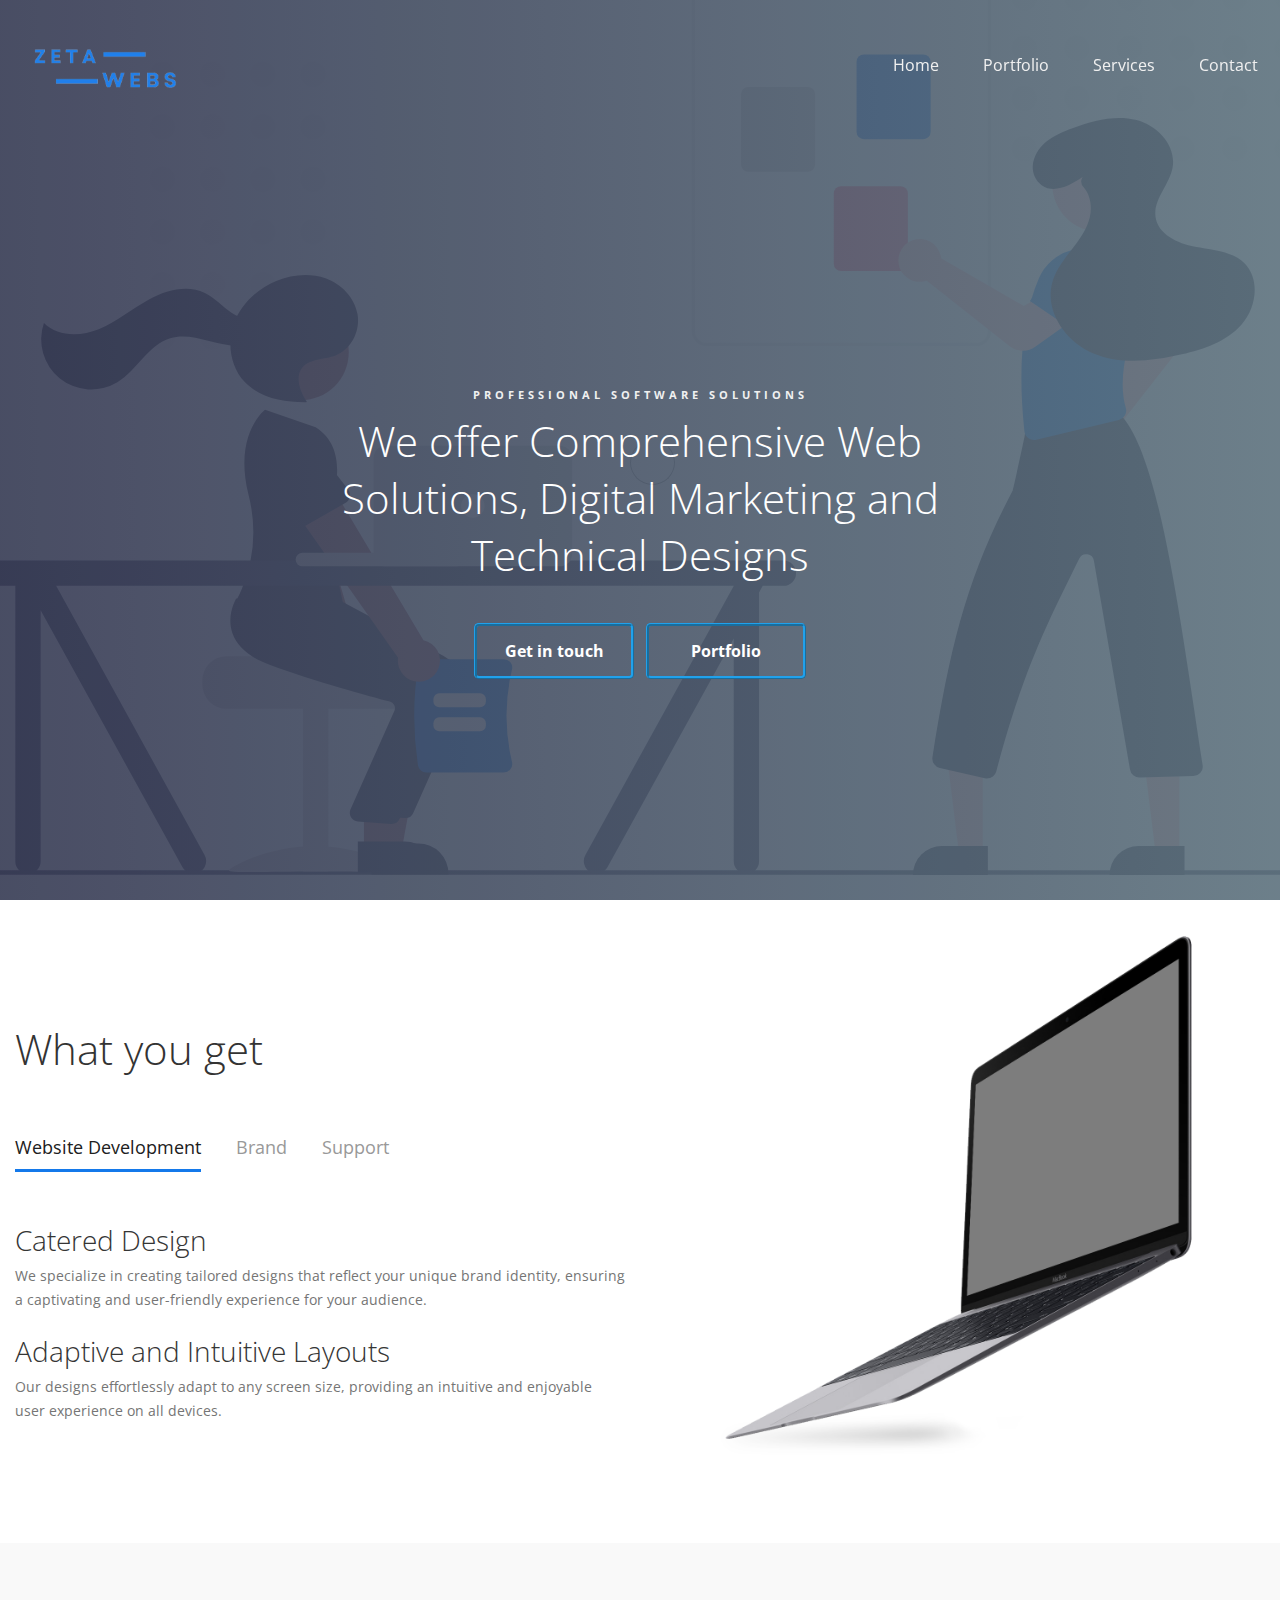
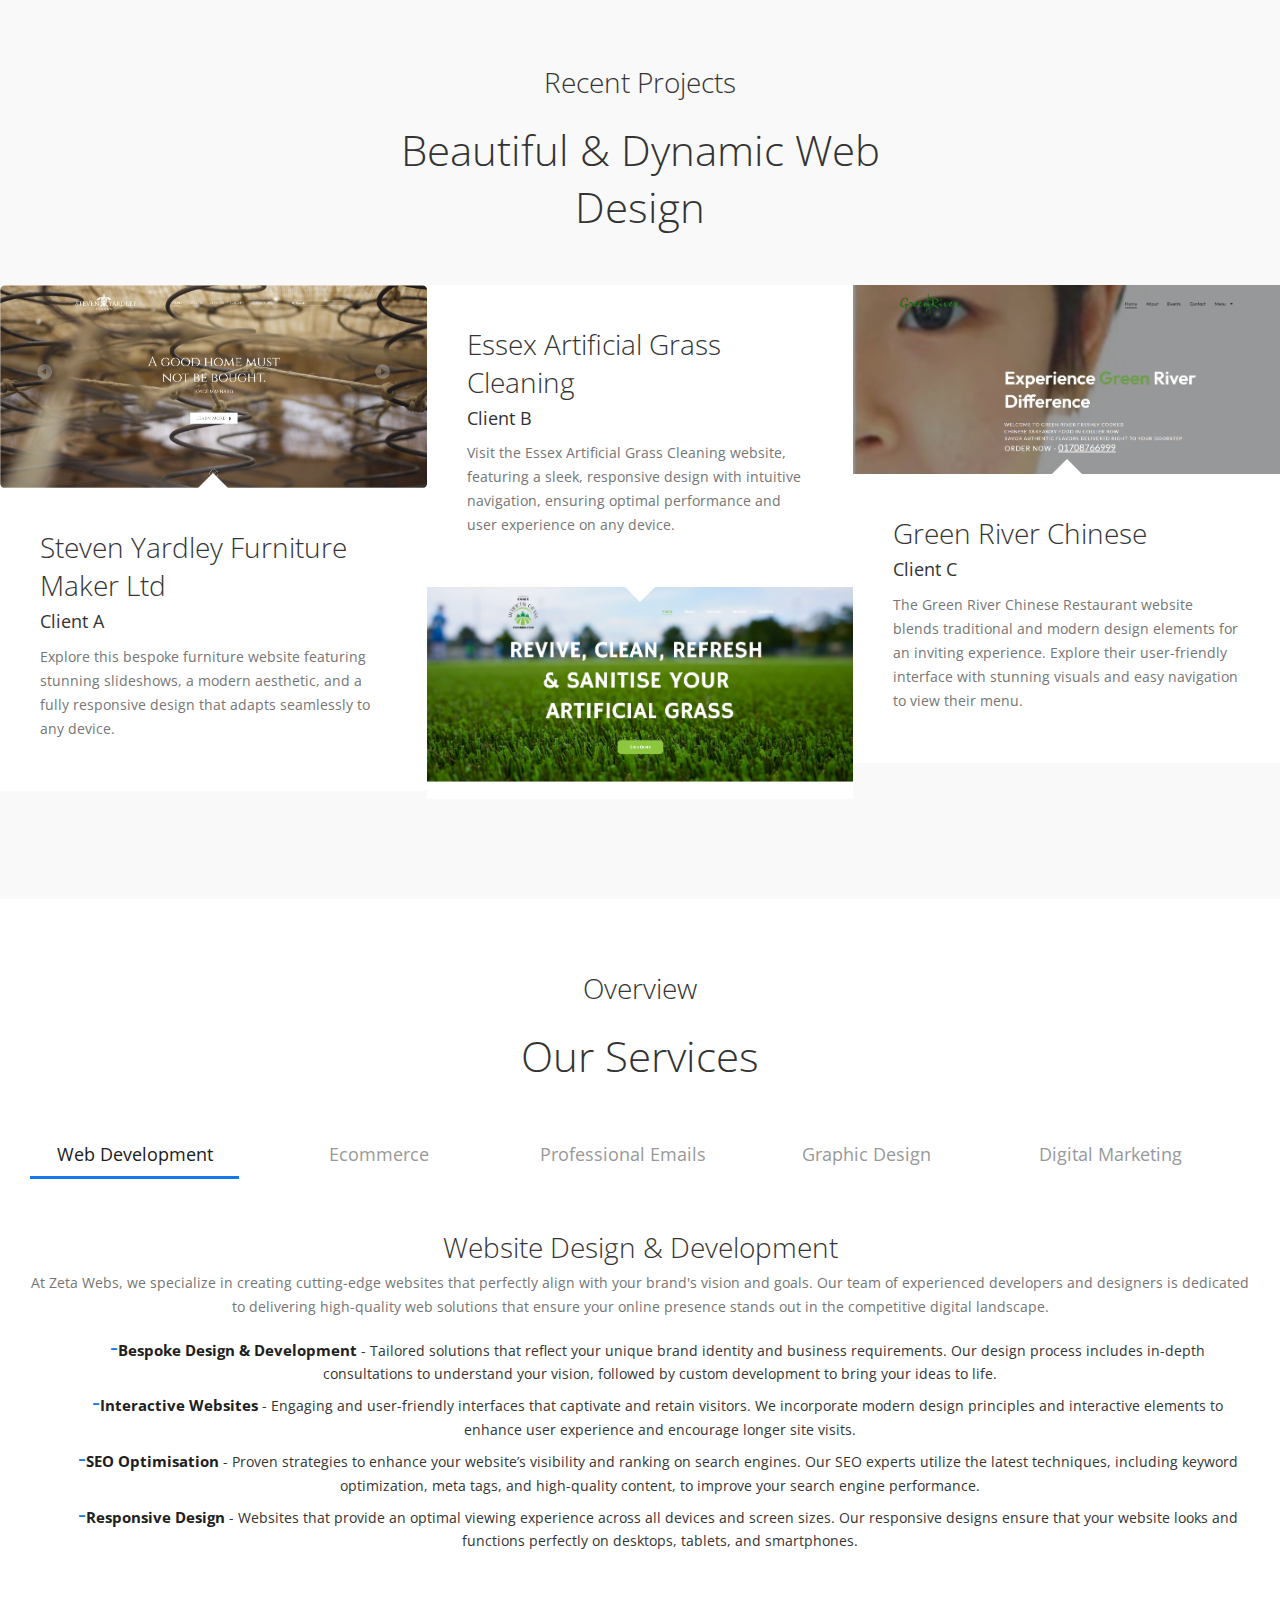
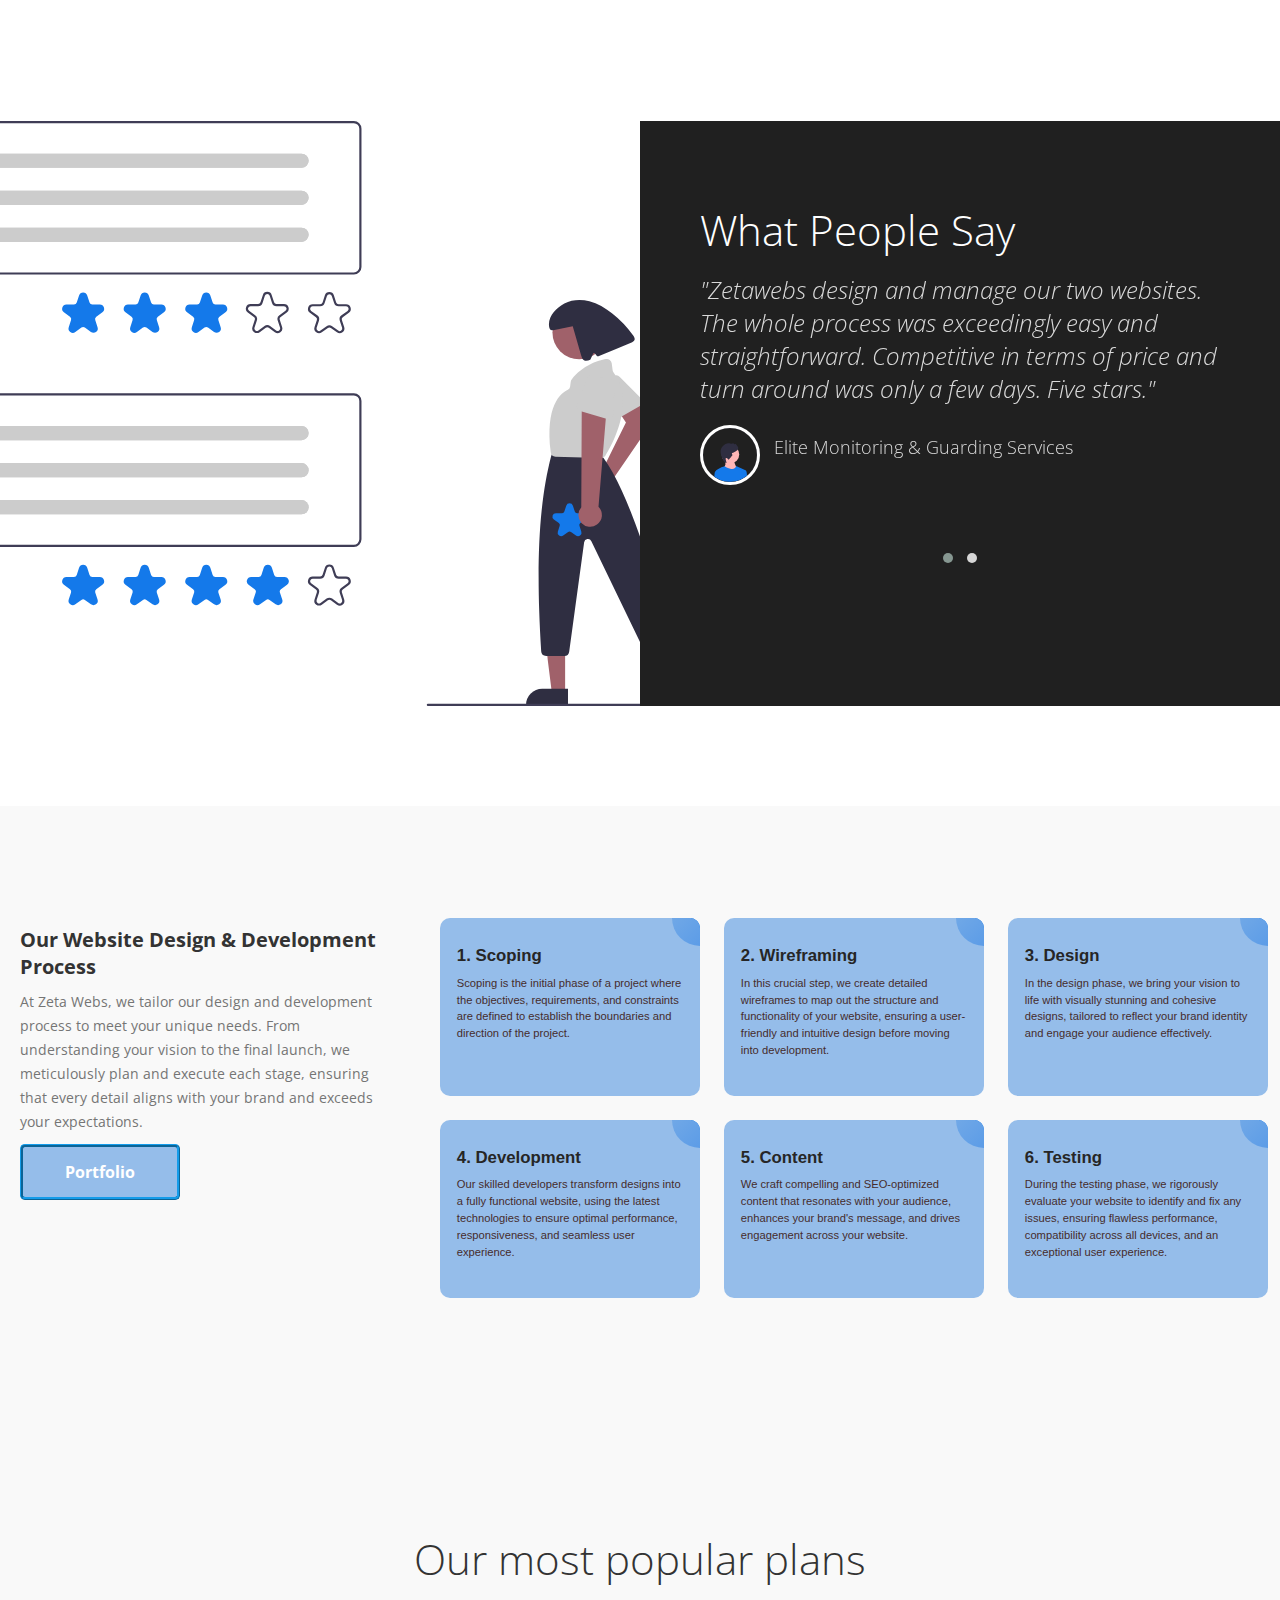
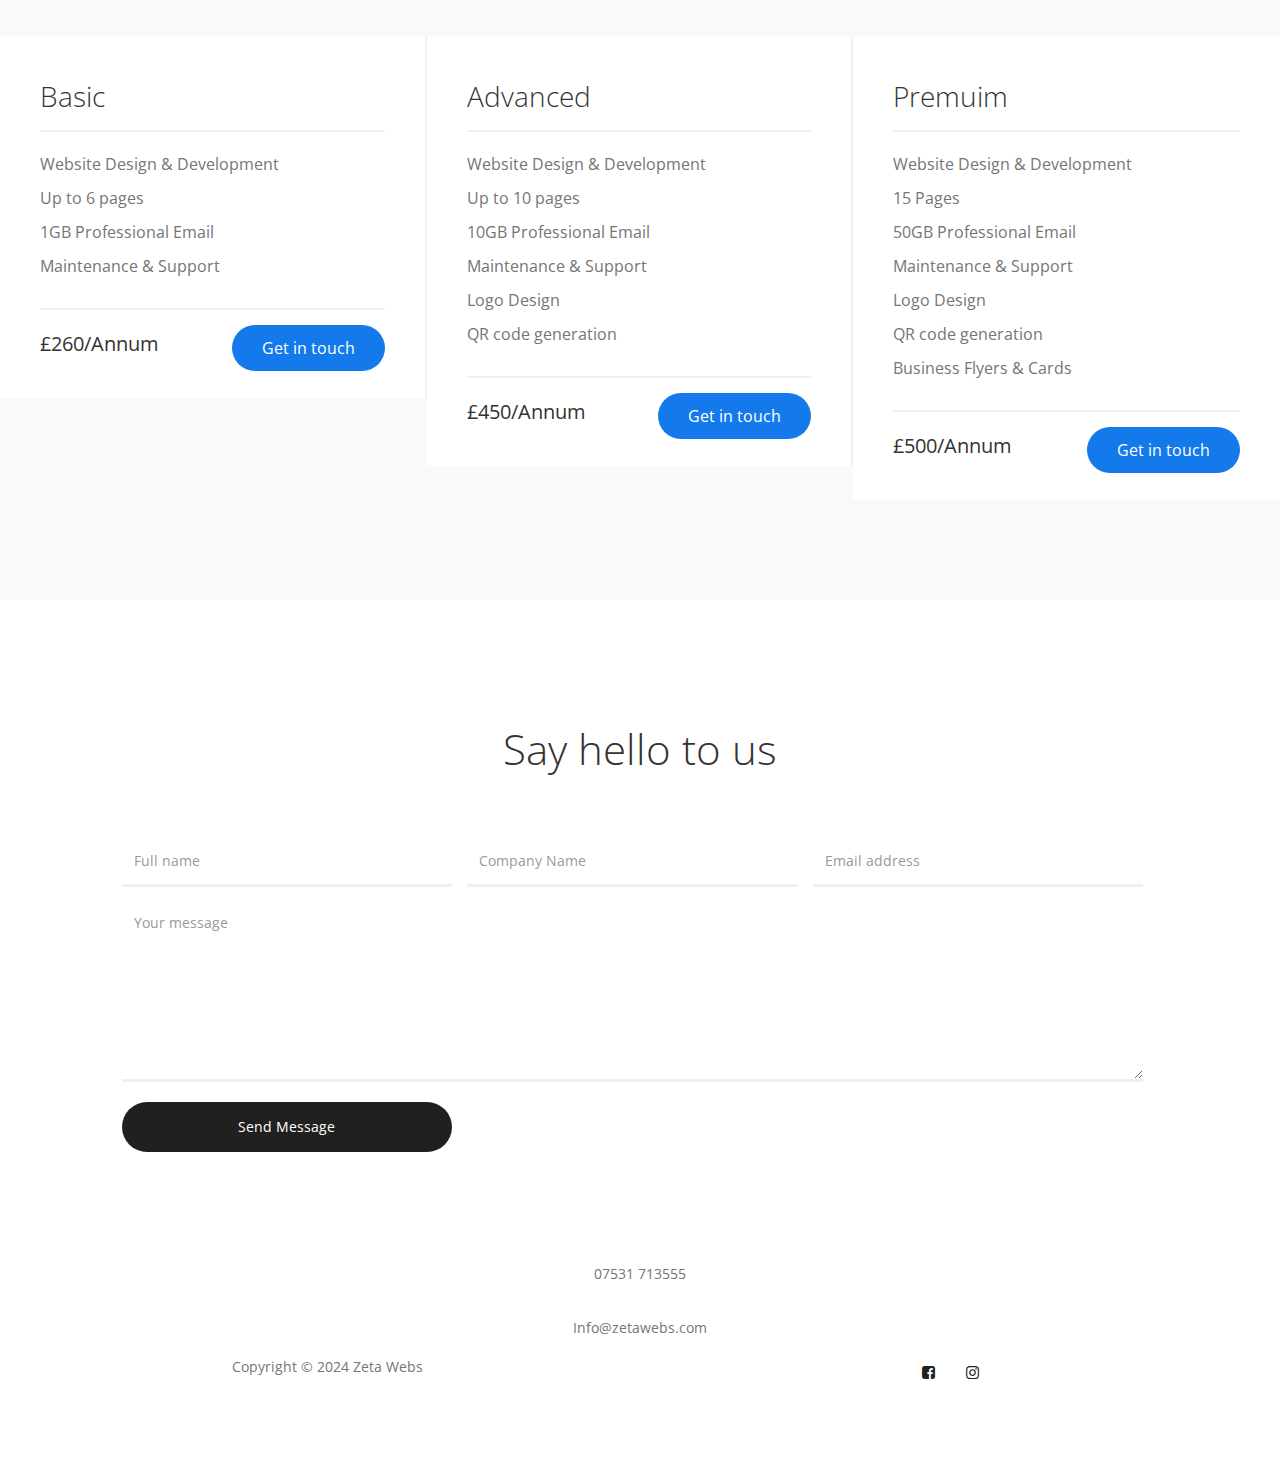
==== index.html @ ac4428d6 "first commit" ====
<!DOCTYPE html>
<html lang="en">
<head>

	<title>Zeta Webs</title>
     <meta charset="UTF-8">
     <meta http-equiv="X-UA-Compatible" content="IE=Edge">
     <meta name="description" content="">
     <meta name="keywords" content="">
     <meta name="team" content="">
     <meta name="viewport" content="width=device-width, initial-scale=1, maximum-scale=1">

     <link rel="stylesheet" href="css/bootstrap.min.css">
     <link rel="stylesheet" href="css/owl.carousel.css">
     <link rel="stylesheet" href="css/owl.theme.default.min.css">
     <link rel="stylesheet" href="css/font-awesome.min.css">

     <!-- MAIN CSS -->
     <link rel="stylesheet" href="css/tooplate-style.css">

</head>
<body>

     <!-- PRE LOADER -->
     <section class="preloader">
          <div class="spinner">

               <span class="spinner-rotate"></span>
               
          </div>
     </section>


     <!-- MENU -->
     <section class="navbar custom-navbar navbar-fixed-top" role="navigation">
          <div class="container">

               <div class="navbar-header">
                    <button class="navbar-toggle" data-toggle="collapse" data-target=".navbar-collapse">
                         <span class="icon icon-bar"></span>
                         <span class="icon icon-bar"></span>
                         <span class="icon icon-bar"></span>
                    </button>

                    <!--Insert Logo img instead-->
                    <!-- lOGO TEXT HERE -->
                    <img href="index.html" class="navbar-brand" src="images/ZetaLogoNBblue.png" alt=""></img>
               </div>

               <!-- MENU LINKS -->
               <div class="collapse navbar-collapse">
                    
                    <ul class="nav navbar-nav navbar-right">
                        <li><a href="index.html" class="smoothScroll">Home</a></li>
                        <li><a href="portfolio.html" class="smoothScroll">Portfolio</a></li>
                        <li><a href="services.html" class="smoothScroll">Services</a></li>
                        <li><a href="contact.html" class="smoothScroll">Contact</a></li>
                    </ul>
               </div>

          </div>
     </section>  
        


     <!-- FEATURE -->
     <section id="home" data-stellar-background-ratio="0.5">
          <div class="overlay"></div>
          <div class="container">
               <div class="row">

                    <div class="col-md-offset-3 col-md-6 col-sm-12">
                         <div class="home-info">
                              <h3>Professional Software Solutions</h3>
                              <h1>We offer Comprehensive Web Solutions, Digital Marketing and Technical Designs</h1>
                              <button class="portfolio-button" href="contact.html">Get in touch</button>
                              &nbsp;
                              <button class="portfolio-button" href="portfolio.html">Portfolio</button>
                         </div>
                    </div>

               </div>
          </div>
     </section>


     <!-- FEATURE -->
     <section id="feature" data-stellar-background-ratio="0.5">
          <div class="container">
               <div class="row">

                    <div class="col-md-12 col-sm-12">
                         <div class="section-title">
                              <h1>What you get</h1>
                         </div>
                    </div>

                    <div class="col-md-6 col-sm-6">
                         <ul class="nav nav-tabs" role="tablist">
                              <li class="active"><a href="#tab01" aria-controls="tab01" role="tab" data-toggle="tab">Website Development</a></li>

                              <li><a href="#tab02" aria-controls="tab02" role="tab" data-toggle="tab">Brand</a></li>

                              <li><a href="#tab03" aria-controls="tab03" role="tab" data-toggle="tab">Support</a></li>
                         </ul>

                         <!--Responsive-->
                         <div class="tab-content">
                              <div class="tab-pane active" id="tab01" role="tabpanel">
                                   <div class="tab-pane-item">
                                        <h2>Catered Design</h2>
                                        <p>We specialize in creating tailored designs that reflect your unique brand identity, ensuring a captivating and user-friendly experience for your audience.</p>
                                   </div>
                                   <div class="tab-pane-item">
                                        <h2>Adaptive and Intuitive Layouts</h2>
                                        <p>Our designs effortlessly adapt to any screen size, providing an intuitive and enjoyable user experience on all devices.</p>
                                   </div>
                              </div>

                              <!--Brand-->
                              <div class="tab-pane" id="tab02" role="tabpanel">
                                   <div class="tab-pane-item">
                                        <h2>Multi-Device Optimisation</h2>
                                        <p>Enjoy flawless performance and stunning visuals on any device, ensuring your website delivers an exceptional user experience across smartphones, tablets, and desktops.</p>
                                   </div>
                                   <div class="tab-pane-item">
                                        <h2>User Friendly</h2>
                                        <p>Discover an intuitive interface crafted for easy navigation, helping visitors find what they need quickly and enjoy a smooth browsing experience.</p>
                                   </div>
                                   <div class="tab-pane-item">
                                        <h2>Modern Software Integration</h2>
                                        <p>Stay ahead of the curve with our commitment to integrating the latest software advancements, ensuring your website is built with the most innovative technologies available.</p>
                                   </div>
                              </div>

                              <!--Support-->
                              <div class="tab-pane" id="tab03" role="tabpanel">
                                   <div class="tab-pane-item">
                                        <h2>Quick Support</h2>
                                        <p>Experience swift and reliable support from our team, ensuring your questions are promptly addressed, and your website runs seamlessly at all times.</p>
                                   </div>
                                   <div class="tab-pane-item">
                                        <h2>Efficient Customer Care</h2>
                                        <p>Our efficient customer care team is dedicated to providing prompt and effective solutions, guarunteeing your website operates smoothly and your concerns are quickly resolved.</p>
                                   </div>
                              </div>
                         </div>

                    </div>

                    <div class="col-md-6 col-sm-6">
                         <div class="feature-image">
                              <img src="images/feature-mockup.png" class="img-responsive" alt="Thin Laptop">                             
                         </div>
                    </div>

               </div>
          </div>
     </section>


     <!-- ABOUT -->
     <section id="about" data-stellar-background-ratio="0.5">
          <div class="container">
               <div class="row">

                    <div class="col-md-offset-3 col-md-6 col-sm-12">
                         <div class="section-title">
                              <h2>Recent Projects</h2>
                              <h1>Beautiful & Dynamic Web Design</h1>
                         </div>
                    </div>

                    <div class="col-md-4 col-sm-4">
                         <div class="team-thumb">
                              <a href="https://www.syfm.co.uk/"><img src="images/SYFM.jpg" class="img-responsive" alt="Andrew Orange"></a>
                              <div class="team-info team-thumb-up">
                                   <h2>Steven Yardley Furniture Maker Ltd</h2>
                                   <small>Client A</small>
                                   <p>Explore this bespoke furniture website featuring stunning slideshows, a modern aesthetic, and a fully responsive design that adapts seamlessly to any device.</p>
                              </div>
                         </div>
                    </div>

                    <div class="col-md-4 col-sm-4">
                         <div class="team-thumb">
                              <div class="team-info team-thumb-down">
                                   <h2>Essex Artificial Grass Cleaning</h2>
                                   <small>Client B</small>
                                   <p>Visit the Essex Artificial Grass Cleaning website, featuring a sleek, responsive design with intuitive navigation, ensuring optimal performance and user experience on any device.</p>
                              </div>
                              <a href="https://www.essexartificialgrasscleaning.com/"><img src="images/EAGC.png" class="img-responsive" alt="Catherine Soft"></a>
                         </div>
                    </div>

                    <div class="col-md-4 col-sm-4">
                         <div class="team-thumb">
                              <a href=""><img src="images/GRC.png" class="img-responsive" alt="Jack Wilson"></a>
                              <div class="team-info team-thumb-up">
                                   <h2>Green River Chinese</h2>
                                   <small>Client C</small>
                                   <p>The Green River Chinese Restaurant website blends traditional and modern design elements for an inviting experience. Explore their user-friendly interface with stunning visuals and easy navigation to view their menu.</p>
                              </div>
                         </div>
                    </div>
                    
               </div>
          </div>
     </section>

     <!--services feature-->
     <section id="feature-2" data-stellar-background-ratio="0.5">
          <div class="container">
               <div class="row-2">

                    <div class="col-md-12-1 col-sm-12">
                         <div class="section-title">
                              <h2>Overview</h2>
                              <h1>Our Services</h1>
                         </div>
                    </div>

                    <div class="col-md-6-1 col-sm-6">
                         <ul class="nav nav-tabs" role="tablist">
                              <li class="active"><a href="#tab04" aria-controls="tab04" role="tab" data-toggle="tab">Web Development</a></li>

                              <li><a href="#tab05" aria-controls="tab05" role="tab" data-toggle="tab">Ecommerce</a></li>

                              <li><a href="#tab06" aria-controls="tab06" role="tab" data-toggle="tab">Professional Emails</a></li>
                              
                              <li><a href="#tab07" aria-controls="tab07" role="tab" data-toggle="tab">Graphic Design</a></li>

                              <li><a href="#tab08" aria-controls="tab08" role="tab" data-toggle="tab">Digital Marketing</a></li>
                         </ul>

                         <!--Responsive-->
                         <div class="tab-content">
                              <div class="tab-pane active" id="tab04" role="tabpanel">
                                   <div class="tab-pane-item">
                                        <h2>Website Design & Development</h2>
                                        <p>
                                             At Zeta Webs, we specialize in creating cutting-edge websites that perfectly align with your 
                                             brand's vision and goals. Our team of experienced developers and designers is dedicated to 
                                             delivering high-quality web solutions that ensure your online presence stands out in the 
                                             competitive digital landscape.
                                        </p>
                                        <ul class="dashed">
                                             <li><a class="dashed-title">Bespoke Design & Development</a> - Tailored solutions that reflect your unique brand identity and business requirements. Our design process includes in-depth consultations to understand your vision, followed by custom development to bring your ideas to life.</li>
                                             <li><a class="dashed-title">Interactive Websites</a> - Engaging and user-friendly interfaces that captivate and retain visitors. We incorporate modern design principles and interactive elements to enhance user experience and encourage longer site visits.</li>
                                             <li><a class="dashed-title">SEO Optimisation</a> - Proven strategies to enhance your website’s visibility and ranking on search engines. Our SEO experts utilize the latest techniques, including keyword optimization, meta tags, and high-quality content, to improve your search engine performance.</li>
                                             <li><a class="dashed-title">Responsive Design</a> - Websites that provide an optimal viewing experience across all devices and screen sizes. Our responsive designs ensure that your website looks and functions perfectly on desktops, tablets, and smartphones.</li>
                                        </ul>
                                   </div>
                              </div>

                              <!--Brand-->
                              <div class="tab-pane" id="tab05" role="tabpanel">
                                   <div class="tab-pane-item">
                                        <h2>Ecommerce WordPress Sites</h2>
                                        <p>
                                             At Zeta Webs, we specialize in developing robust WordPress ecommerce sites that combine the flexibility of WordPress with powerful ecommerce functionalities. Our expert team leverages the best tools and practices to create a seamless and effective online shopping experience. Whether you are starting a new online store or enhancing an existing one, we provide customized solutions to meet your business needs.
                                        </p>
                                        <ul class="dashed">
                                             <li><a class="dashed-title">Custom WooCommerce Development</a> - Tailored ecommerce solutions using WooCommerce, the leading WordPress ecommerce plugin. We design and develop custom themes and extensions to fit your unique business requirements.</li>
                                             <li><a class="dashed-title">User-Friendly Interface</a> - Our designs focus on user experience, making it simple for customers to browse, select, and purchase products.</li>
                                             <li><a class="dashed-title">Secure Payment Integration</a> - Integration with secure and trusted payment gateways for safe and reliable transactions. We support multiple payment methods and ensure compliance with industry standards to protect customer data.</li>
                                             <li><a class="dashed-title">Inventory and Order Management</a> - Our solutions include real-time inventory tracking, automated order processing, and easy management of stock levels and shipments.</li>
                                        </ul>
                                   </div>
                              </div>

                              <!--Support-->
                              <div class="tab-pane" id="tab06" role="tabpanel">
                                   <div class="tab-pane-item">
                                        <h2>Professional Emails</h2>
                                        <p>
                                             At Zeta Webs, we offer professional email solutions designed to enhance your business communication and productivity. Our email services provide reliable, secure, and user-friendly platforms that ensure you can manage your emails efficiently and stay connected with your clients and team. Choose from our two comprehensive plans to find the perfect fit for your business needs.
                                        </p>
                                        <ul class="dashed">
                                             <li><a class="dashed-title">Custom Email Addresses</a> - Create professional, branded email addresses that build trust and credibility with your clients. Custom email addresses using your domain name enhance your brand's image and recognition.</li>
                                             <li><a class="dashed-title">Reliable and Secure</a> - Our email solutions are built on robust infrastructure to ensure high availability and data security. We implement advanced security measures, including encryption and spam protection, to safeguard your communications.</li>
                                             <li><a class="dashed-title">Ample Storage Options</a> - Choose from our two plans based on your storage needs. Our standard plan offers 10GB of storage, perfect for small businesses and startups, while our premium plan provides 50GB of storage, ideal for larger businesses with higher email volume.</li>
                                             <li><a class="dashed-title">Mobile Access</a> - Access your emails on the go with full mobile support. Our email services are optimized for smartphones and tablets, allowing you to stay connected and productive no matter where you are.</li>
                                        </ul>
                                   </div>
                              </div>

                              <!--Support-->
                              <div class="tab-pane" id="tab07" role="tabpanel">
                                   <div class="tab-pane-item">
                                        <h2>Graphic Design</h2>
                                        <p>
                                             At Zeta Webs, we provide comprehensive graphic design services that help businesses create a strong visual identity and make a lasting impression. Our team of skilled designers works closely with you to bring your vision to life, delivering high-quality designs that enhance your brand's image and effectively communicate your message. Whether you need a new logo, business cards, or marketing materials, we've got you covered.
                                        </p>
                                        <ul class="dashed">
                                             <li><a class="dashed-title">Custom Logo Design</a> - Develop a unique and memorable logo that captures the essence of your brand. Our designers create logos that are not only visually appealing but also reflect your brand's values and personality.</li>
                                             <li><a class="dashed-title">Professional Business Cards</a> - Create professional and eye-catching business cards that make a great first impression. Our business card designs are tailored to your brand and include all the essential information, ensuring you stand out at networking events and meetings.</li>
                                             <li><a class="dashed-title">Engaging Flyers and Brochures</a> - Design impactful flyers and brochures that effectively promote your products, services, or events. Our designs are crafted to grab attention and convey your message clearly, helping you reach a wider audience.</li>
                                        </ul>
                                   </div>
                              </div>

                              <!--Support-->
                              <div class="tab-pane" id="tab08" role="tabpanel">
                                   <div class="tab-pane-item">
                                        <h2>Digital Marketing</h2>
                                        <p>
                                             At Zeta Webs, we offer comprehensive digital marketing services designed to help your business thrive in the online landscape. Our team of marketing experts leverages the latest strategies and tools to drive targeted traffic, increase brand visibility, and boost conversions. Whether you need to improve your search engine rankings, run effective Google Ads campaigns, or engage your audience on social media, we have the expertise to deliver results.
                                        </p>
                                        <ul class="dashed">
                                             <li><a class="dashed-title">Google Ads Management</a> - Maximize your online advertising budget with expertly managed Google Ads campaigns. We create targeted ads that reach potential customers at the right moment, driving high-quality traffic to your website and increasing your ROI.</li>
                                             <li><a class="dashed-title">Facebook Ads Campaigns</a> - Engage your audience and grow your brand presence on Facebook with customized ad campaigns. Our team designs visually appealing and compelling ads that resonate with your target audience, boosting engagement and conversions.</li>
                                             <li><a class="dashed-title">SEO Optimization</a> - Improve your website's visibility on search engines with our comprehensive SEO strategies. We optimize your site for relevant keywords, enhance its structure, and build quality backlinks to help you rank higher and attract organic traffic.</li>
                                        </ul>
                                   </div>
                              </div>
                         </div>
                    </div>
               </div>
          </div>
     </section>
     <!--services feature end-->


     <!-- TESTIMONIAL -->
     <section id="testimonial" data-stellar-background-ratio="0.5">
          <div class="container">
               <div class="row">

                    <div class="col-md-6 col-sm-12">
                         <div class="testimonial-image"></div>
                    </div>

                    <div class="col-md-6 col-sm-12">
                         <div class="testimonial-info">
                              
                              <div class="section-title">
                                   <h1>What People Say</h1>
                              </div>

                              <div class="owl-carousel owl-theme">
                                   <div class="item">
                                        <h3>"Zetawebs design and manage our two websites. The whole process was exceedingly easy and straightforward. Competitive in terms of price and turn around was only a few days. Five stars."</h3>
                                        <div class="testimonial-item">
                                             <img src="images/review1.svg" class="img-responsive" alt="Michael">
                                             <h4>Elite Monitoring & Guarding Services</h4>
                                        </div>
                                   </div>

                                   <div class="item">
                                        <h3>"Alvin contacted me about refreshing our current website for the badminton club I help run. Within 24 hours we had a new website up and running.
                                             Excellent service provided with a speedy response. What more could you ask for."</h3>
                                        <div class="testimonial-item">
                                             <img src="images/review2.svg" class="img-responsive" alt="Sofia">
                                             <h4>Hunters Badminton Club</h4>
                                        </div>
                                   </div>

                              </div>

                         </div>
                    </div>
                    
               </div>
          </div>
     </section>

     <!--WEBSITE DESIGN AND DEVELOPMENT PROCESS-->
     <section>
          <div class="container">
               <div id="web-process" class="row">
                    <div class="">
                         <div class="section-title-process">
                              <h1 class="process-title"><strong>Our Website Design & Development Process</strong></h1>
                              <p>  At Zeta Webs, we tailor our design and development process to meet your unique needs.
                                   From understanding your vision to the final launch, we meticulously plan and execute 
                                   each stage, ensuring that every detail aligns with your brand and exceeds your expectations.
                              </p>
                              <button class="portfolio-button-2" href=" ">Portfolio</button>
                         </div>
                    </div>
               
                    <div class="card" id="card-3">
                         <p class="card-title">3. Design</p>
                         <p class="small-desc">
                              In the design phase, we bring your vision to life with visually stunning and cohesive designs, 
                              tailored to reflect your brand identity and engage your audience effectively.
                         </p>
                         <div class="go-corner">
                         </div>
                    </div>
                    <div class="card" id="card-2">
                         <p class="card-title">2. Wireframing</p>
                         <p class="small-desc">
                              In this crucial step, we create detailed wireframes to map out the structure and functionality of 
                              your website, ensuring a user-friendly and intuitive design before moving into development.
                         </p>
                         <div class="go-corner">
                         </div>
                    </div>
                    <div class="card" id="card-1">
                         <p class="card-title">1. Scoping</p>
                         <p class="small-desc">
                              Scoping is the initial phase of a project where the objectives, requirements, and constraints 
                              are defined to establish the boundaries and direction of the project.
                         </p>
                         <div class="go-corner">
                         </div>
                    </div>
                    <div class="card">
                         <p class="card-title" id="card-6">6. Testing</p>
                         <p class="small-desc">
                              During the testing phase, we rigorously evaluate your website to identify and fix any issues, 
                              ensuring flawless performance, compatibility across all devices, and an exceptional user experience.
                         </p>
                         <div class="go-corner">
                         </div>
                    </div>
                    <div class="card">
                         <p class="card-title" id="card-5">5. Content</p>
                         <p class="small-desc">
                              We craft compelling and SEO-optimized content that resonates with your audience, 
                              enhances your brand's message, and drives engagement across your website.
                         </p>
                         <div class="go-corner">
                         </div>
                    </div>
                    <div class="card">
                         <p class="card-title" id="card-4">4. Development</p>
                         <p class="small-desc">
                              Our skilled developers transform designs into a fully functional website, 
                              using the latest technologies to ensure optimal performance, responsiveness, and seamless user experience.
                         </p>
                         <div class="go-corner">
                         </div>
                    </div>
               
               </div>

               <!--phone section-->
               <div class="phone-process">
                    <div id="process" class="row">
                         <div>
                              <div class="section-title-process">
                                   <h1 class="process-title"><strong>Our Website Design & Development Process</strong></h1>
                                   <p>  At Zeta Webs, we tailor our design and development process to meet your unique needs.
                                        From understanding your vision to the final launch, we meticulously plan and execute 
                                        each stage, ensuring that every detail aligns with your brand and exceeds your expectations.
                                   </p>
                                   <button class="portfolio-button-2" href="portfolio.html">Portfolio</button>
                                   
                              </div>
                              
                              
                         </div>

                         
                    
                         <div class="card" id="card-1">
                              <p class="card-title">1. Scoping</p>
                              <p class="small-desc">
                                   Scoping is the initial phase of a project where the objectives, requirements, and constraints 
                                   are defined to establish the boundaries and direction of the project.
                              </p>
                              <div class="go-corner">
                              </div>
                         </div>

                         <div class="card" id="card-2">
                              <p class="card-title">2. Wireframing</p>
                              <p class="small-desc">
                                   In this crucial step, we create detailed wireframes to map out the structure and functionality of 
                                   your website, ensuring a user-friendly and intuitive design before moving into development.
                              </p>
                              <div class="go-corner">
                              </div>
                         </div>

                         <div class="card" id="card-3">
                              <p class="card-title">3. Design</p>
                              <p class="small-desc">
                                   In the design phase, we bring your vision to life with visually stunning and cohesive designs, 
                                   tailored to reflect your brand identity and engage your audience effectively.
                              </p>
                              <div class="go-corner">
                              </div>
                         </div>
                         
                         <div class="card">
                              <p class="card-title" id="card-4">4. Development</p>
                              <p class="small-desc">
                                   Our skilled developers transform designs into a fully functional website, 
                                   using the latest technologies to ensure optimal performance, responsiveness, and seamless user experience.
                              </p>
                              <div class="go-corner">
                              </div>
                         </div>

                         <div class="card">
                              <p class="card-title" id="card-5">5. Content</p>
                              <p class="small-desc">
                                   We craft compelling and SEO-optimized content that resonates with your audience, 
                                   enhances your brand's message, and drives engagement across your website.
                              </p>
                              <div class="go-corner">
                              </div>
                         </div>
                         
                         <div class="card">
                              <p class="card-title" id="card-6">6. Testing</p>
                              <p class="small-desc">
                                   During the testing phase, we rigorously evaluate your website to identify and fix any issues, 
                                   ensuring flawless performance, compatibility across all devices, and an exceptional user experience.
                              </p>
                              <div class="go-corner">
                              </div>
                         </div>
                         
                         
                    
                    </div>
               </div>
               <!--phone section end-->
          </div>
     </section>
     <!--SECTION END-->

     <!-- PRICING -->
     <section id="pricing" data-stellar-background-ratio="0.5">
          <div class="container">
               <div class="row">

                    <div class="col-md-12 col-sm-12">
                         <div class="section-title">
                              <h1>Our most popular plans</h1>
                         </div>
                    </div>

                    <div class="col-md-4 col-sm-6">
                         <div class="pricing-thumb">
                             <div class="pricing-title">
                                  <h2>Basic</h2>
                             </div>
                             <div class="pricing-info">
                                   <p>Website Design & Development</p>
                                   <p>Up to 6 pages</p>
                                   <p>1GB Professional Email</p>
                                   <p>Maintenance & Support</p>
                             </div>
                             <div class="pricing-bottom">
                                   <span class="pricing-dollar">£260/Annum</span>
                                   <a href="contact.html" class="section-btn pricing-btn">Get in touch</a>
                             </div>
                         </div>
                    </div>

                    <div class="col-md-4 col-sm-6">
                         <div class="pricing-thumb">
                             <div class="pricing-title">
                                  <h2>Advanced</h2>
                             </div>
                             <div class="pricing-info">
                                   <p>Website Design & Development</p>
                                   <p>Up to 10 pages</p>
                                   <p>10GB Professional Email</p>
                                   <p>Maintenance & Support</p>
                                   <p>Logo Design</p>
                                   <p>QR code generation</p>
                             </div>
                             <div class="pricing-bottom">
                                   <span class="pricing-dollar">£450/Annum</span>
                                   <a href="contact.html" class="section-btn pricing-btn">Get in touch</a>
                             </div>
                         </div>
                    </div>

                    <div class="col-md-4 col-sm-6">
                         <div class="pricing-thumb">
                             <div class="pricing-title">
                                  <h2>Premuim</h2>
                             </div>
                             <div class="pricing-info">
                                   <p>Website Design & Development</p>
                                   <p>15 Pages</p>
                                   <p>50GB Professional Email</p>
                                   <p>Maintenance & Support</p>
                                   <p>Logo Design</p>
                                   <p>QR code generation</p>
                                   <p>Business Flyers & Cards</p>
                             </div>
                             <div class="pricing-bottom">
                                   <span class="pricing-dollar">£500/Annum</span>
                                   <a href="contact.html" class="section-btn pricing-btn">Get in touch</a>
                             </div>
                         </div>
                    </div>
                    
               </div>
          </div>
     </section>   


     <!-- CONTACT -->
     <section id="contact" data-stellar-background-ratio="0.5">
          <div class="container">
               <div class="row">

                    <div class="col-md-offset-1 col-md-10 col-sm-12">
                         <form id="contact-form" action="https://formsubmit.co/info@zetawebs.com" method="POST">
                              <div class="section-title">
                                   <h1>Say hello to us</h1>
                              </div>

                              <div class="col-md-4 col-sm-4">
                                   <input type="text" class="form-control" placeholder="Full name" name="name" required="">
                              </div>
                              <div class="col-md-4 col-sm-4">
                                   <input type="text" class="form-control" placeholder="Company Name" name="company name" required="">
                              </div>
                              <div class="col-md-4 col-sm-4">
                                   <input type="email" class="form-control" placeholder="Email address" name="email" required="">
                              </div>
                              <div class="col-md-12 col-sm-12">
                                   <textarea class="form-control" rows="8" placeholder="Your message" name="message" required=""></textarea>
                              </div>
                              <div class="col-md-4 col-sm-4">
                                   <input type="submit" class="form-control" name="send message" value="Send Message">
                              </div>
                         </form>
                    </div>

               </div>
          </div>
     </section>       


     <!-- FOOTER -->
     <footer id="footer" data-stellar-background-ratio="0.5">
          <div class="container">
               <div class="row">

                    <div>
                        <p>07531 713555</p>
                        <br>
                        <p>Info@zetawebs.com</p>
                    </div>
                    <div class="copyright-text col-md-12 col-sm-12">
                         <div class="col-md-6 col-sm-6">
                              <p>Copyright &copy; 2024 Zeta Webs
                         </div>

                         <div class="col-md-6 col-sm-6">
                              <ul class="social-icon">
                                   <li><a href="#" class="fa fa-facebook-square" attr="facebook icon"></a></li>
                                   <li><a href="https://www.instagram.com/zeta_webs/" class="fa fa-instagram"></a></li>
                              </ul>
                         </div>
                    </div>

               </div>
          </div>
     </footer>


     <!-- SCRIPTS -->
     <script src="js/jquery.js"></script>
     <script src="js/bootstrap.min.js"></script>
     <script src="js/jquery.stellar.min.js"></script>
     <script src="js/owl.carousel.min.js"></script>
     <script src="js/smoothscroll.js"></script>
     <script src="js/custom.js"></script>

</body>
</html>
---- css/tooplate-style.css ----
/*

Template 2106 Soft Landing

http://www.tooplate.com/view/2106-soft-landing
	
*/
 
  @import url('https://fonts.googleapis.com/css?family=Open+Sans:300,300i,400');

  body {
    font-family: 'Open Sans', sans-serif;
    overflow-x: hidden;
    background: #f9f9f9;
    width: 100%;
  }



  /*---------------------------------------
     TYPOGRAPHY              
  -----------------------------------------*/

  h1,h2,h3,h4,h5,h6 {
    font-weight: 300;
    line-height: normal;
  }

  h1 {
    font-size: 3em;
  }

  h2 {
    color: #353535;
    font-size: 2em;
  }

  p {
    color: #757575;
    font-size: 14px;
    font-weight: normal;
    line-height: 24px;
  }



  /*---------------------------------------
     GENERAL               
  -----------------------------------------*/

  html{
    -webkit-font-smoothing: antialiased;
  }

  a {
    color: #202020;
    text-decoration: none !important;
  }

  a,
  input, button,
  .form-control {
    -webkit-transition: 0.5s;
    transition: 0.5s;
  }

  a:hover, a:active, a:focus {
    color: #1479EA;
    outline: none;
  }

  ::-webkit-scrollbar{
    width: 8px;
    height: 5px;
  }

  ::-webkit-scrollbar-thumb {
    cursor: pointer;

    background: #1479EA;
  }

  .section-title {
    padding-bottom: 40px;
  }

  section {
    position: relative;
    padding: 100px 0;
  }

  #contact,
  footer {
    background: #ffffff;
    text-align: center;
  }

  .overlay {
    background: #536976;  /* fallback for old browsers */
    background: -webkit-linear-gradient(to right, #292E49, #536976);  /* Chrome 10-25, Safari 5.1-6 */
    background: linear-gradient(to right, #292E49, #536976); /* W3C, IE 10+/ Edge, Firefox 16+, Chrome 26+, Opera 12+, Safari 7+ */
    opacity: 0.9;
    position: absolute;
    top: 0;
    right: 0;
    bottom: 0;
    left: 0;
    width: 100%;
    height: 100%;
  }

  .online-form {
    position: relative;
  }

  .online-form .form-control {
    border-color: #f0f0f0;
    display: inline-block;
    vertical-align: top;
    border-radius: 50px;
    box-shadow: none;
    height: 50px;
    margin-right: 0.5em;
    padding-left: 15px;
  }

  .online-form input[type="email"] {
    width: 60%;
  }

  .online-form button {
    background: #1479EA;
    border: 0;
    color: #ffffff;
    position: absolute;
    right: 6em;
    width: 25%;
  }

  .online-form button:hover {
    background: #202020;
    color: #ffffff;
  }



  /*---------------------------------------
     BUTTONS               
  -----------------------------------------*/

  .section-btn {
    background: #1479EA;
    border: 0;
    border-radius: 50px;
    color: #ffffff;
    font-size: 16px;
    font-weight: normal;
    padding: 12px 30px;
    transition: 0.5s 0.2s;
  }

  .section-btn:hover,
  .section-btn:focus {
    background: #202020;
    color: #ffffff;
  }



  /*---------------------------------------
       PRE LOADER              
  -----------------------------------------*/

  .preloader {
    position: fixed;
    top: 0;
    left: 0;
    width: 100%;
    height: 100%;
    z-index: 99999;
    display: flex;
    flex-flow: row nowrap;
    justify-content: center;
    align-items: center;
    background: none repeat scroll 0 0 #ffffff;
  }

  .spinner {
    border: 1px solid transparent;
    border-radius: 3px;
    position: relative;
  }

  .spinner:before {
    content: '';
    box-sizing: border-box;
    position: absolute;
    top: 50%;
    left: 50%;
    width: 45px;
    height: 45px;
    margin-top: -10px;
    margin-left: -10px;
    border-radius: 50%;
    border: 1px solid #575757;
    border-top-color: #ffffff;
    animation: spinner .9s linear infinite;
  }

  @-webkit-@keyframes spinner {
    to {transform: rotate(360deg);}
  }

  @keyframes spinner {
    to {transform: rotate(360deg);}
  }



  /*---------------------------------------
      MENU              
  -----------------------------------------*/

  .custom-navbar {
    border: none;
    margin-bottom: 0;
    padding: 25px 0;
  }

  .custom-navbar .navbar-brand {
    color: #ffffff;
    font-size: 25px;
    font-weight: 500;
    letter-spacing: -1px;
  }

  .top-nav-collapse {
    background: #ffffff;
  }

  .custom-navbar .navbar-nav {
    margin-left: 6em;
  }

  .custom-navbar .nav li a {
    font-size: 16px;
    font-weight: normal;
    color: #f0f0f0;
    padding-right: 22px;
    padding-left: 22px;
  }

  .custom-navbar .nav li a:hover {
    background: transparent;
    color: #1479EA;
  }

  .custom-navbar .navbar-nav > li > a:hover,
  .custom-navbar .navbar-nav > li > a:focus {
    background-color: transparent;
  }

  .custom-navbar .nav li.active > a {
    background-color: transparent;
    color: #1479EA;
  }

  .custom-navbar .navbar-toggle {
    border: none;
    padding-top: 10px;
  }

  .custom-navbar .navbar-toggle {
    background-color: transparent;
  }

  .custom-navbar .navbar-toggle .icon-bar {
    background: #1479EA;
    border-color: transparent;
  }

  @media(min-width:768px) {
    .custom-navbar {
      border-bottom: 0;
      background: 0 0; 
    }

    .custom-navbar.top-nav-collapse {
      background: #ffffff;
      -webkit-box-shadow: 0 1px 30px rgba(0, 0, 0, 0.1);
      -moz-box-shadow: 0 1px 30px rgba(0, 0, 0, 0.1);
      box-shadow: 0 1px 30px rgba(0, 0, 0, 0.1);
      padding: 10px 0;
    }

    .top-nav-collapse .navbar-brand {
      color: #252525;
    }

    .top-nav-collapse .nav li a {
      color: #575757;
    }

    .top-nav-collapse .nav .section-btn a {
      color: #ffffff;
    }
  }

  #logo {
    display: flex;
    width: 130px;
    height: 60px;
    align-items: center;
    justify-content: center;
    padding-bottom: 10px;
    padding-top: unset;
    margin-top: unset;
  }

  .navbar-brand {
    float: left;
    width: 200px;
    height: 90px;
  }

  .navbar-nav {
    justify-content: center;
    padding-top: 15px;
  }

  

  


  /*---------------------------------------
      HOME          
  -----------------------------------------*/

  #home {
    background: url('../images/home-bg.svg') no-repeat center center;
    background-size: cover;
    vertical-align: middle;
    display: -webkit-box;
    display: -webkit-flex;
    display: -ms-flexbox;
    display: flex;
    -webkit-box-align: center;
    -webkit-align-items: center;
    -ms-flex-align: center;
    align-items: center;
    min-height: 100vh;
    position: relative;
    padding-top: 12em;
    text-align: center;
  }

  #home h1 {
    color: #ffffff;
    margin-top: 10px;
    margin-bottom: 40px;
  }

  .home-info {
    margin-top: 7em;
  }

  .home-info h3 {
    color: #f0f0f0;
    font-size: 11px;
    font-weight: bold;
    letter-spacing: 4px;
    text-transform: uppercase;
    margin: 10px 0;
  }
  
  .portfolio-button {
    width: 10em;
    position: relative;
    height: 3.5em;
    border: 3px ridge #149CEA;
    outline: none;
    background-color: transparent;
    color: white;
    transition: 1s;
    border-radius: 0.3em;
    font-size: 16px;
    font-weight: bold;
    cursor: pointer;
  }
  
  .portfolio-button::after {
    content: "";
    position: absolute;
    top: -10px;
    left: 3%;
    width: 95%;
    height: 40%;
    transition: 0.5s;
    transform-origin: center;
  }
  
  .portfolio-button::before {
    content: "";
    transform-origin: center;
    position: absolute;
    top: 80%;
    left: 3%;
    width: 95%;
    height: 40%;
    transition: 0.5s;
  }
  
  .portfolio-button:hover::before, .portfolio-button:hover::after {
    transform: scale(0)
  }
  
  .portfolio-button:hover {
    box-shadow: inset 0px 0px 25px #1479EA;
  }

  .portfolio-button-2 {
    width: 10em;
    position: relative;
    height: 3.5em;
    border: 3px ridge #149CEA;
    outline: none;
    background-color: #95bdea;
    color: white;
    transition: 1s;
    border-radius: 0.3em;
    font-size: 16px;
    font-weight: bold;
    cursor: pointer;
  }
  
  .portfolio-button-2::after {
    content: "";
    position: absolute;
    top: -10px;
    left: 3%;
    width: 95%;
    height: 40%;
    transition: 0.5s;
    transform-origin: center;
  }
  
  .portfolio-button-2::before {
    content: "";
    transform-origin: center;
    position: absolute;
    top: 80%;
    left: 3%;
    width: 95%;
    height: 40%;
    transition: 0.5s;
  }
  
  .portfolio-button-2:hover::before, .portfolio-button-2:hover::after {
    transform: scale(0)
  }
  
  .portfolio-button-2:hover {
    box-shadow: inset 0px 0px 25px #1479EA;
  }

  .img-responsive {
    opacity: 1.0;
    filter: alpha(opacity=100);
  }

  .img-responsive:hover {
    opacity: 0.5;
    filter: alpha(opacity=40);
  }

  .section-title-process {
    position: relative;
    float: left;
    width: 30%;
    height: 300px;
    text-align: left;
    margin-bottom: 20px;
    padding-left: 20px;
  }

  #process div {
    display: inline-block;
  }

  .process-title {
    font-size: 20px;
  }

  .card-title {
    color: #262626;
    font-size: 1.2em;
    line-height: normal;
    font-weight: 700;
    margin-bottom: 0.5em;
  }
  
  .small-desc {
    font-size: 0.8em;
    font-weight: 400;
    line-height: 1.5em;
    color: #452c2c;
  }
  
  .go-corner {
    display: flex;
    align-items: center;
    justify-content: center;
    position: absolute;
    width: 2em;
    height: 2em;
    overflow: hidden;
    top: 0;
    right: 0;
    background: linear-gradient(135deg, #70a8e7, #5c9ce7);
    border-radius: 0 4px 0 32px;
  }
  
  .card {
    display: inline-block;
    position: relative;
    float: right;
    max-width: 260px;
    height: 177.6px;
    background-color: #f2f8f9;
    border-radius: 10px;
    padding: 2em 1.2em;
    margin: 12px;
    text-decoration: none;
    z-index: 0;
    overflow: hidden;
    background: linear-gradient(to bottom, #95bdea, #95bdea);
    font-family: Arial, Helvetica, sans-serif;
    flex: 0 1 30%;
    flex-wrap: wrap;
  }
  
  .card:before {
    content: '';
    position: absolute;
    z-index: -1;
    top: -16px;
    right: -16px;
    background: linear-gradient(135deg, #1479EA, #1479EA);
    height: 32px;
    width: 25px;
    border-radius: 32px;
    transform: scale(1);
    transform-origin: 50% 50%;
    transition: transform 0.35s ease-out;
  }
  
  .card:hover:before {
    transform: scale(28);
  }
  
  .card:hover .small-desc {
    transition: all 0.5s ease-out;
    color: rgba(255, 255, 255, 0.8);
  }
  
  .card:hover .card-title {
    transition: all 0.5s ease-out;
    color: #ffffff;
  }
  
  .container {
    width: 100%;
  }

  /*---------------------------------------
      PORTFOLIO
  ---------------------------------------*/
  .portfolio-section {
    padding: 50px;
    text-align: center;
  }
  
  .portfolio-title {
    font-size: 2em;
    margin-bottom: 30px;
  }
  
  .gallery-container {
    display: flex;
    flex-wrap: wrap;
    justify-content: center;
    gap: 10px;
  }
  
  .gallery-item {
    flex: 1 1 calc(33.333% - 20px);
    box-sizing: border-box;
    margin: 10px;
  }
  
  .gallery-item img {
    width: 100%;
    height: auto;
    cursor: pointer;
    border-radius: 8px;
    transition: transform 0.2s;
  }
  
  .gallery-item img:hover {
    transform: scale(1.05);
  }
  
  @media (max-width: 768px) {
    .gallery-item {
      flex: 1 1 calc(50% - 20px);
    }
  }
  
  @media (max-width: 480px) {
    .gallery-item {
      flex: 1 1 100%;
    }
  }
  
  .lightbox {
    display: none;
    position: fixed;
    z-index: 1000;
    padding-top: 60px;
    left: 0;
    top: 0;
    width: 100%;
    height: 100%;
    overflow: auto;
    background-color: rgba(0, 0, 0, 0.9);
  }
  
  .lightbox-content {
    margin: auto;
    display: block;
    width: 80%;
    max-width: 700px;
  }
  
  .close {
    position: absolute;
    top: 20px;
    right: 35px;
    color: #fff;
    font-size: 40px;
    font-weight: bold;
    transition: 0.3s;
  }
  
  .close:hover,
  .close:focus {
    color: #bbb;
    text-decoration: none;
    cursor: pointer;
  }
  
  .prev, .next {
    cursor: pointer;
    position: absolute;
    top: 50%;
    width: auto;
    padding: 16px;
    color: white;
    font-weight: bold;
    font-size: 20px;
    transition: 0.6s ease;
    user-select: none;
  }
  
  .prev {
    left: 10px;
  }
  
  .next {
    right: 10px;
  }
  
  .prev:hover, .next:hover {
    background-color: rgba(0, 0, 0, 0.8);
  }
  /*---------------------------------------
      PORTFOLIO
  ---------------------------------------*/

  /*---------------------------------------
      DROPDOWN
  ---------------------------------------*/

  .dropdown {
    float: left;
    overflow: hidden;
  }
  
  /* Style the dropdown button to fit inside the topnav */
  .dropdown .dropbtn {
    font-size: 17px;
    border: none;
    outline: none;
    color: white;
    padding: 14px 16px;
    background-color: inherit;
    font-family: inherit;
    margin: 0;
  }
  
  /* Style the dropdown content (hidden by default) */
  .dropdown-content {
    display: none;
    position: absolute;
    background-color: #f9f9f9;
    min-width: 160px;
    box-shadow: 0px 8px 16px 0px rgba(0,0,0,0.2);
    z-index: 1;
  }
  
  /* Style the links inside the dropdown */
  .dropdown-content a {
    float: none;
    color: black;
    padding: 12px 16px;
    text-decoration: none;
    display: block;
    text-align: left;
  }

  .dropdown-content a:hover {
    background-color: #ddd;
    color: black;
  }
  
  /* Show the dropdown menu when the user moves the mouse over the dropdown button */
  .dropdown:hover .dropdown-content {
    display: block;
  }
  
  /* When the screen is less than 600 pixels wide, hide all links, except for the first one ("Home"). Show the link that contains should open and close the topnav (.icon) */
  @media screen and (max-width: 600px) {
    .topnav a:not(:first-child), .dropdown .dropbtn {
      display: none;
    }
    .topnav a.icon {
      float: right;
      display: block;
    }
  }
  
  /* The "responsive" class is added to the topnav with JavaScript when the user clicks on the icon. This class makes the topnav look good on small screens (display the links vertically instead of horizontally) */
  @media screen and (max-width: 600px) {
    .topnav.responsive {position: relative;}
    .topnav.responsive a.icon {
      position: absolute;
      right: 0;
      top: 0;
    }
    .topnav.responsive a {
      float: none;
      display: block;
      text-align: left;
    }
    .topnav.responsive .dropdown {float: none;}
    .topnav.responsive .dropdown-content {position: relative;}
    .topnav.responsive .dropdown .dropbtn {
      display: block;
      width: 100%;
      text-align: left;
    }
  }

  /*---------------------------------------
      FEATURE              
  -----------------------------------------*/

  #feature {
    background: #ffffff;
  }

  #feature .nav-tabs {
    border-bottom: 0;
  }

  #feature .nav>li>a {
    padding: 8px 0;
  }

  #feature .nav-tabs>li>a {
    color: #999999;
    font-size: 18px;
    border: 0;
    border-bottom: 3px solid transparent;
    border-radius: 0;
    margin-right: 35px;
  }

  #feature .nav-tabs>li.active>a, 
  #feature .nav-tabs>li.active>a:focus, 
  #feature .nav-tabs>li.active>a:hover {
    background: transparent;
    color: #202020;
    border-bottom: 3px solid #1479EA;
  }

  #feature .nav>li>a:focus, 
  #feature .nav>li>a:hover {
    background: transparent;
    border-bottom: 3px solid #1479EA;
    color: #202020;
  }

  #feature .tab-content {
    margin-top: 50px;
  }

  .tab-pane-item {
    margin: 20px 0;
  }

  .tab-pane-item h2 {
    margin: 0 0 5px 0;
  }

  .feature-image {
    position: absolute;
    bottom: -27em;
  }

  @media only screen and (max-width: 770px) {
    .feature-image {
      display: none;
    }
  }

  .hamburger {
    display: block;

  }

  .hamburger ul {
    list-style: none;
  }

  

  @media only screen and (min-width: 770px) {
    .hamburger {
      display: none;

    }
  }

  /*---------------------------------------
  feature-2
  ---------------------------------------*/
  #feature-2 {
    background: #ffffff;
    display: flex;
    justify-content: center;
    align-items: center;
    text-align: center;
    padding: 50px 0;
  }

  .row-2{
    display: flex;
    flex-direction: column;
    align-items: center;
    justify-content: center;
    width: 100%;
  }

  .col-md-12-1, .col-md-6-1 {
    width: 100%;
  }

  #feature-2 .nav-tabs {
    border-bottom: 0;
    width: 100%;
    display: flex;
    justify-content: center;
  }

  #feature-2 .nav-tabs>li {
    flex: 1;
    text-align: center;
  }

  #feature-2 .nav>li>a {
    padding: 8px 0;
  }

  #feature-2 .nav-tabs>li>a {
    color: #999999;
    font-size: 18px;
    border: 0;
    border-bottom: 3px solid transparent;
    border-radius: 0;
    margin-right: 35px;
  }

  #feature-2 .nav-tabs>li.active>a, 
  #feature-2 .nav-tabs>li.active>a:focus, 
  #feature-2 .nav-tabs>li.active>a:hover {
    background: transparent;
    color: #202020;
    border-bottom: 3px solid #1479EA;
  }

  #feature-2 .nav>li>a:focus, 
  #feature-2 .nav>li>a:hover {
    background: transparent;
    border-bottom: 3px solid #1479EA;
    color: #202020;
  }

  #feature-2 .tab-content {
    margin-top: 50px;
  }

  .tab-pane-item {
    margin: 20px 0;
  }

  .tab-pane-item h2 {
    margin: 0 0 5px 0;
  }

  .feature-2-image {
    position: absolute;
    bottom: -27em;
  }

  ul {
    margin: 0;
  }

  ul.dashed {
    list-style-type: none;
  }

  ul.dashed > li {
    text-indent: -5px;
  }

  ul.dashed > li:before {
    content: "-";
    text-indent: -5px;
    font-size: 25px;
    color: #1479EA;
  }

  .dashed-title {
    font-size: 15px;
    font-weight: bold;
  }

  /*
  Phone alterations
  */

  @media only screen and (max-width: 660px) {
    #feature-2 .section-title h1 {
      font-size: 2em;
    }

    #feature-2 .section-title h2 {
      font-size: 1em;
    }

    #feature-2 .nav>li>a {
      font-size: 0.8em;
    }

    #testimonial .testimonial-image {
      display: none;
    }

    #testimonial .testimonial-info {
      height: 350px;
    }

    #testimonial .testimonial-info h1 {
      font-size: 1.5em;
    }

    #testimonial .testimonial-info h3 {
      font-size: 1em;
    }

    .phone-process .section-title-process {
    width: 100%;
    justify-content: center;
    text-align: center;
    }

    .phone-process .section-title-process button {
      justify-content: center;
    }

    .phone-process  {
      max-width: 100%;
      padding: 30px;
      margin-top: 10px;
    }

    .phone-process #process {
      width: 100%;
      text-align:center;
      justify-content: center;
    }

    #process .phone-process .section-title-process h1 {
      font-size: 1.5em;
    }

    ul.nav.nav-tabs {
      column-count: 3;
      overflow-x:scroll;
      overflow-y:hidden;
    }

    #web-process{
      display: none;
    }

    .navbar-brand {
      float: left;
      width: 100px;
      height: 60px;
    }

    .phone-process .card {
      max-width: 240px;
    }

  }


  @media only screen and (min-width: 661px) {
    .phone-process {
      display: none;
      }
  }

  



  /*---------------------------------------
      ABOUT              
  -----------------------------------------*/

  #about .col-md-4 {
    margin: 0;
    padding: 0;
  }

  .team-thumb {
    background: #ffffff;
    position: relative;
    overflow: hidden;
  }

  .team-thumb-up:after {
    display: block;
    margin: 0 auto;
    position: absolute;
    top: -15px;
    right: 0;
    left: 0;
    content: "";
    width: 0;
    height: 0;
    border-right: 15px solid transparent;
    border-left: 15px solid transparent;
    border-bottom: 15px solid #ffffff;
  }

  .team-thumb-down:after {
    display: block;
    margin: 0 auto;
    position: absolute;
    bottom: -15px;
    right: 0;
    left: 0;
    content: "";
    width: 0;
    height: 0;
    border-right: 15px solid transparent;
    border-left: 15px solid transparent;
    border-top: 15px solid #ffffff;
  }

  .team-info {
    position: relative;
    padding: 40px;
  }

  .team-info h2 {margin: 0;}

  .team-info small {
    display: block;
    font-size: 18px;
    margin: 5px 0 10px 0;
  }

  .team-thumb img {
    width: 100%;
  }



  /*---------------------------------------
      TESTIMONIAL           
  -----------------------------------------*/

  #testimonial {
    background: #ffffff;
  }

  #testimonial .col-md-6 {
    margin: 0;
    padding: 0;
  }

  #testimonial .section-title {
    padding-bottom: 0;
  }

  #testimonial h1 {
    color: #ffffff;
  }

  .testimonial-image {
    background: url('../images/testimonial.svg') no-repeat center center;
    background-size: cover;
    width: 100%;
    height: 65vh;
  }

  .testimonial-info {
    background: #202020;
    padding: 60px;
    height: 65vh;
  }

  .testimonial-info h3 {
    color: #d9d9d9;
    font-style: italic;
    margin-top: 5px;
  }

  .testimonial-info .item {
    display: block;
    width: 100%;
  }

  .testimonial-item {
    margin: 20px 0;
  }

  .owl-carousel .owl-item img,
  .testimonial-item img,
  .testimonial-item h4 {
    color: #d9d9d9;
    display: inline-block;
    vertical-align: top;
  }

  .owl-carousel .owl-item img,
  .testimonial-item img {
    border: 3px solid #ffffff;
    border-radius: 100px;
    width: 60px;
    height: 60px;
    margin-right: 10px;
  }



  /*---------------------------------------
      PRICING             
  -----------------------------------------*/

  #about .section-title,
  #pricing .section-title {
    text-align: center;
  }

  #pricing .col-md-4 {
    margin: 0;
    padding: 0;
  }

  #pricing .col-md-4:last-child .pricing-thumb {
    border-right: 0;
  }

  .pricing-thumb {
    background: #ffffff;
    border-right: 2px solid #f0f0f0;
    padding: 20px 40px;
  }

  .pricing-title {
    padding-bottom: 5px;
  }

  .pricing-info {
    border-top: 2px solid #f0f0f0;
    border-bottom: 2px solid #f0f0f0;
  }

  .pricing-info,
  .pricing-bottom {
    padding: 20px 0;
  }

  .pricing-info p {
    font-size: 16px;
  }

  .pricing-bottom {
    position: relative;
  }

  .pricing-bottom span {
    font-size: 20px;
  }

  .pricing-btn {
    position: absolute;
    top: 15px;
    right: 0;
    display: inline-block;
  }



  /*---------------------------------------
      CONTACT             
  -----------------------------------------*/

  #contact-form .col-md-12,
  #contact-form .col-md-4 {
    padding-left: 0;
  }

  #contact-form .form-control {
    background: transparent;
    border: 0;
    border-bottom: 3px solid #f0f0f0;
    border-radius: 0;
    box-shadow: none;
    margin: 10px 0;
  }

  #contact-form .form-control:focus {
    border-bottom-color: #202020;
  }

  #contact-form input {
    height: 50px;
  }

  #contact-form input[type='submit'] {
    background: #202020;
    border-radius: 50px;
    border: 0;
    color: #ffffff;
  }

  #contact-form input[type='submit']:hover {
    background: #1479EA;
    color: #ffffff;
  }
  


  /*---------------------------------------
     FOOTER              
  -----------------------------------------*/

  footer {
    padding-bottom: 80px;
  }

  .copyright-text p {
    margin: 5px;
  }



  /*---------------------------------------
     SOCIAL ICON              
  -----------------------------------------*/

  .social-icon {
    position: relative;
    padding: 0;
    margin: 0;
  }

  .social-icon li {
    display: inline-block;
    list-style: none;
  }

  .social-icon li a {
    border-radius: 50px;
    color: #202020;
    font-size: 15px;
    width: 35px;
    height: 35px;
    line-height: 35px;
    text-decoration: none;
    text-align: center;
    position: relative;
    margin: 5px 5px 5px 0;
  }

  .social-icon li a:hover {
    background: #536976;
    color: #ffffff;
  }



  /*---------------------------------------
     RESPONSIVE STYLES              
  -----------------------------------------*/

  @media only screen and (max-width: 1200px) {

    .custom-navbar .navbar-nav {
      margin-left: 3em;
    }

    .home-info {
      margin-top: 0;
    }
  }


  @media only screen and (max-width: 992px) {

    section {
      padding: 60px 0;
    }

    .custom-navbar .navbar-nav {
      margin-left: 0;
    }

    .custom-navbar .nav li a {
      font-size: 14px;
      padding-right: 15px;
      padding-left: 15px;
    }

    #feature .nav-tabs>li>a {
      font-size: 16px;
      margin-right: 20px;
    }

    .feature-image {
      bottom: -24em;
    }

    .pricing-thumb {
      margin-bottom: 30px;
    }

    footer {
      padding-bottom: 40px;
    }
  }


  @media screen and (max-width: 767px) {

    .section-title {
      padding-bottom: 20px;
    }

    .custom-navbar {
      background: #ffffff;
      -webkit-box-shadow: 0 1px 30px rgba(0, 0, 0, 0.1);
      -moz-box-shadow: 0 1px 30px rgba(0, 0, 0, 0.1);
      box-shadow: 0 1px 30px rgba(0, 0, 0, 0.1);
      padding: 10px 0;
      text-align: center;
    }

    .custom-navbar .nav li a {
      line-height: normal;
      padding: 5px;
    }

    .custom-navbar .navbar-brand,
    .top-nav-collapse .navbar-brand {
      color: #202020;
      font-weight: normal;
    }

    .custom-navbar .nav li a,
    .top-nav-collapse .nav li a {
      color: #656565;
    }

    .feature-image {
      position: relative;
      bottom: 0;
    }

    #about .col-md-4:nth-child(3n) .team-thumb {
      display: flex;
      -webkit-box-orient: vertical;
      flex-direction: column-reverse;
      -webkit-flex-direction: column-reverse;
      -ms-flex-direction: column-reverse;
    }

    .team-thumb-down:after {
      top: -15px;
      bottom: inherit;
      border-top: inherit;
      border-bottom: 15px solid #ffffff;
    }

    .testimonial-image,
    .testimonial-info {
      height: 85vh;
    }

    .testimonial-info {
      padding: 30px;
    }
  }


  @media screen and (max-width: 480px) {

    .online-form input[type="email"],
    .online-form .form-control {
      width: 85%;
    }

    .online-form .form-control {
      display: block;
      margin: 20px auto;
    }

    .online-form button {
      position: relative;
      right: 0;
    }

    .testimonial-image,
    .testimonial-info {
      height: 65vh;
    }
  }
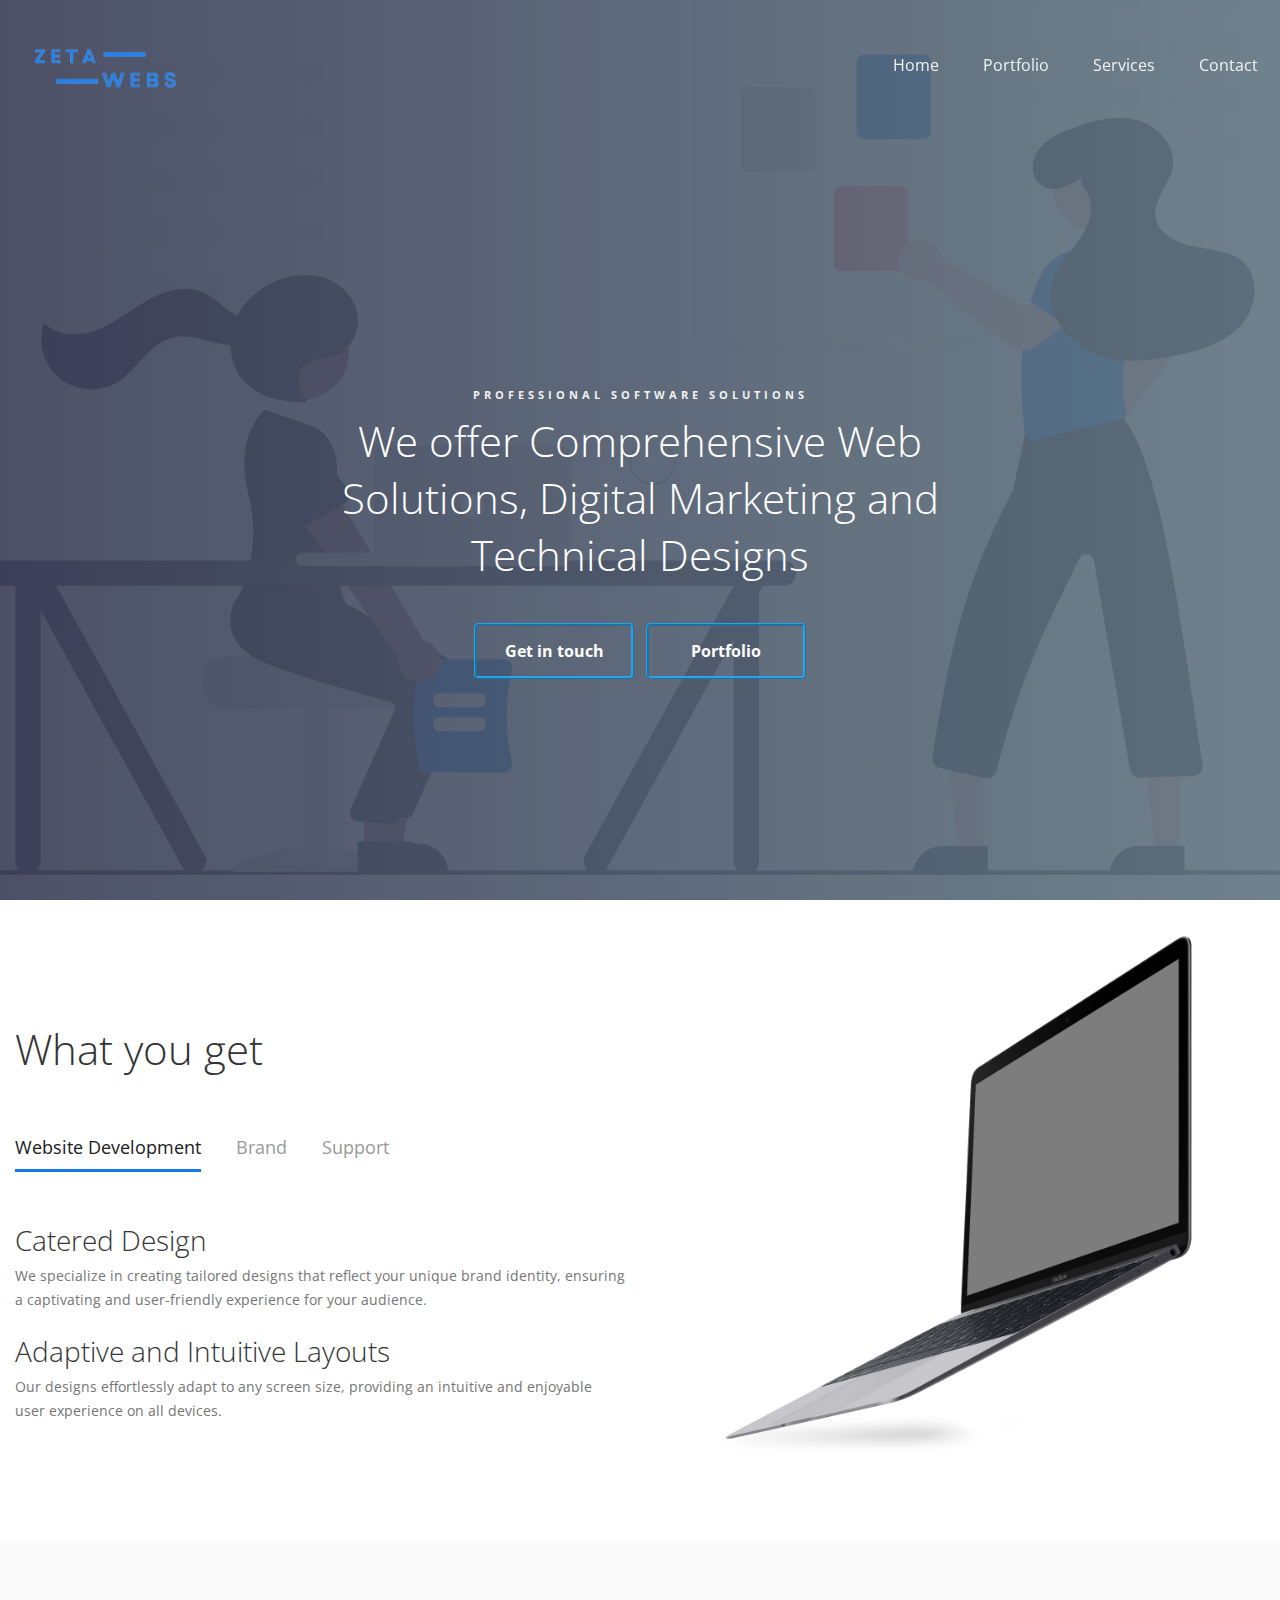
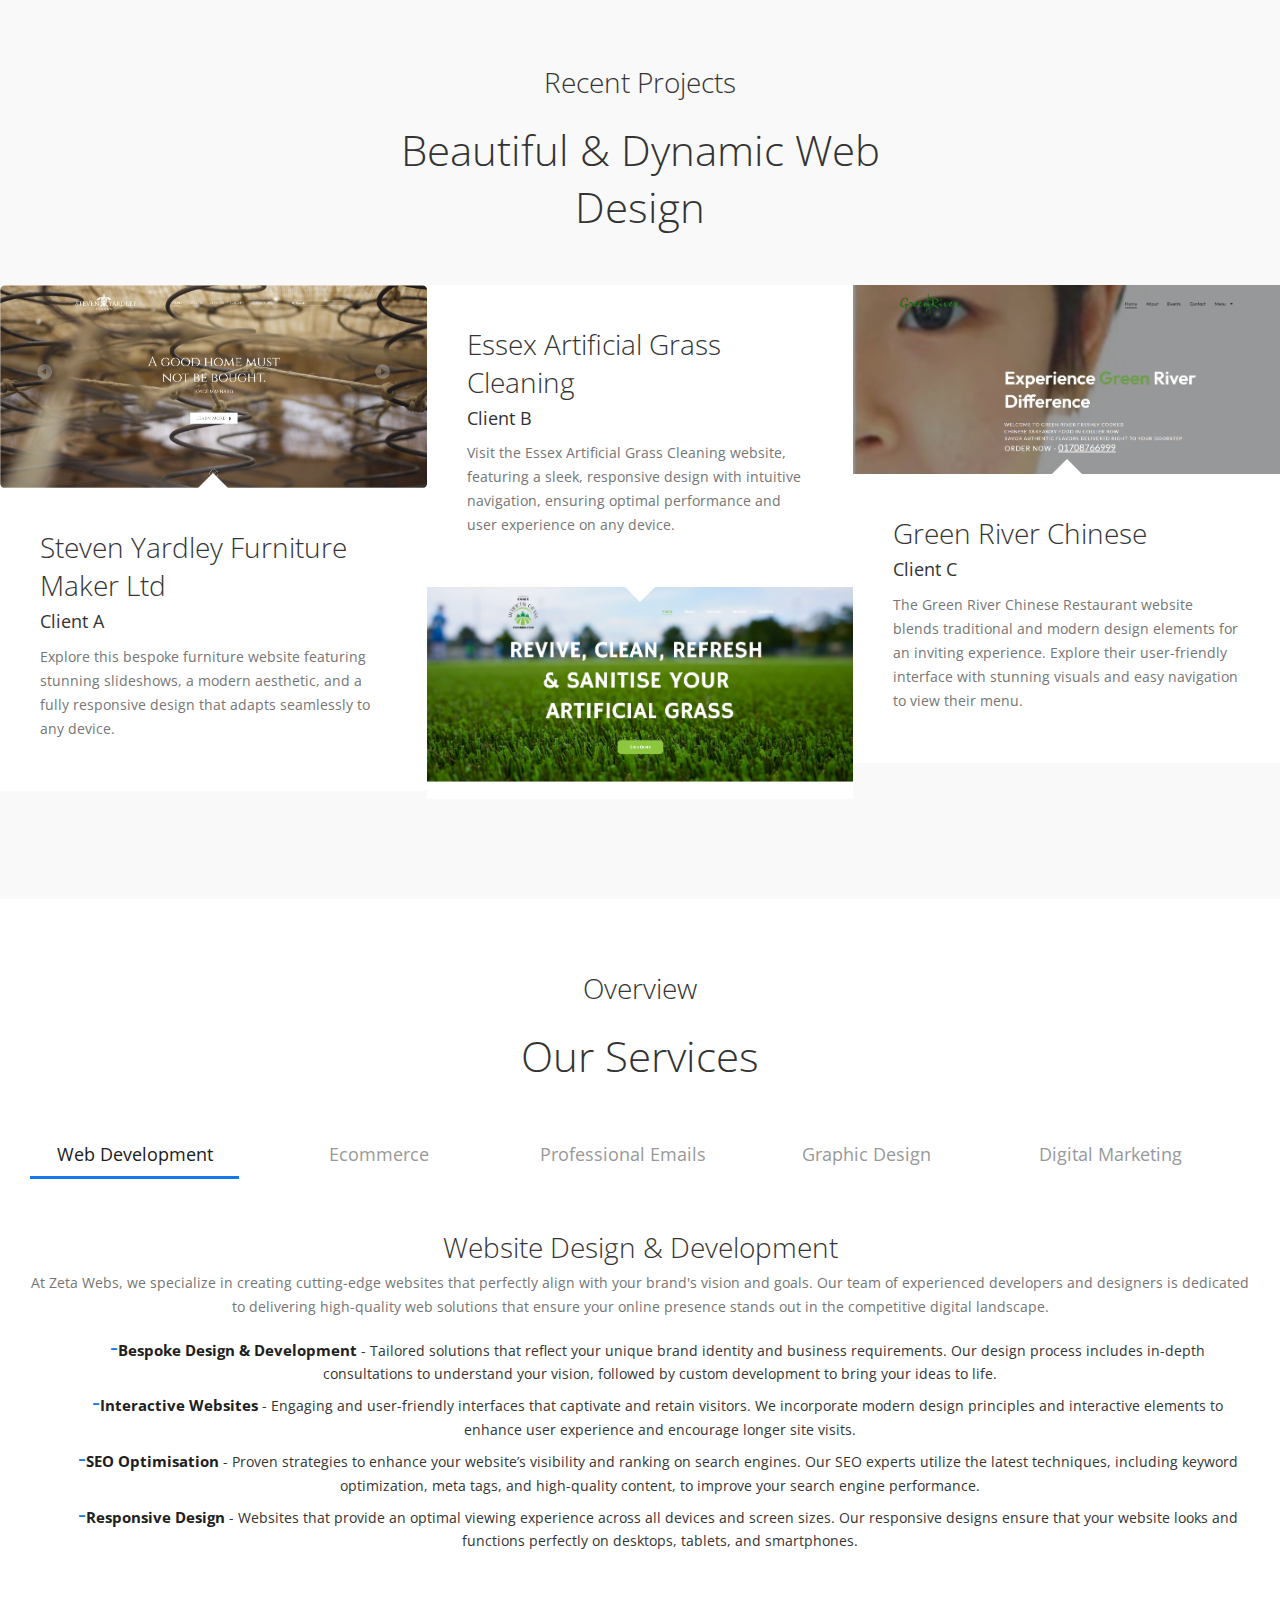
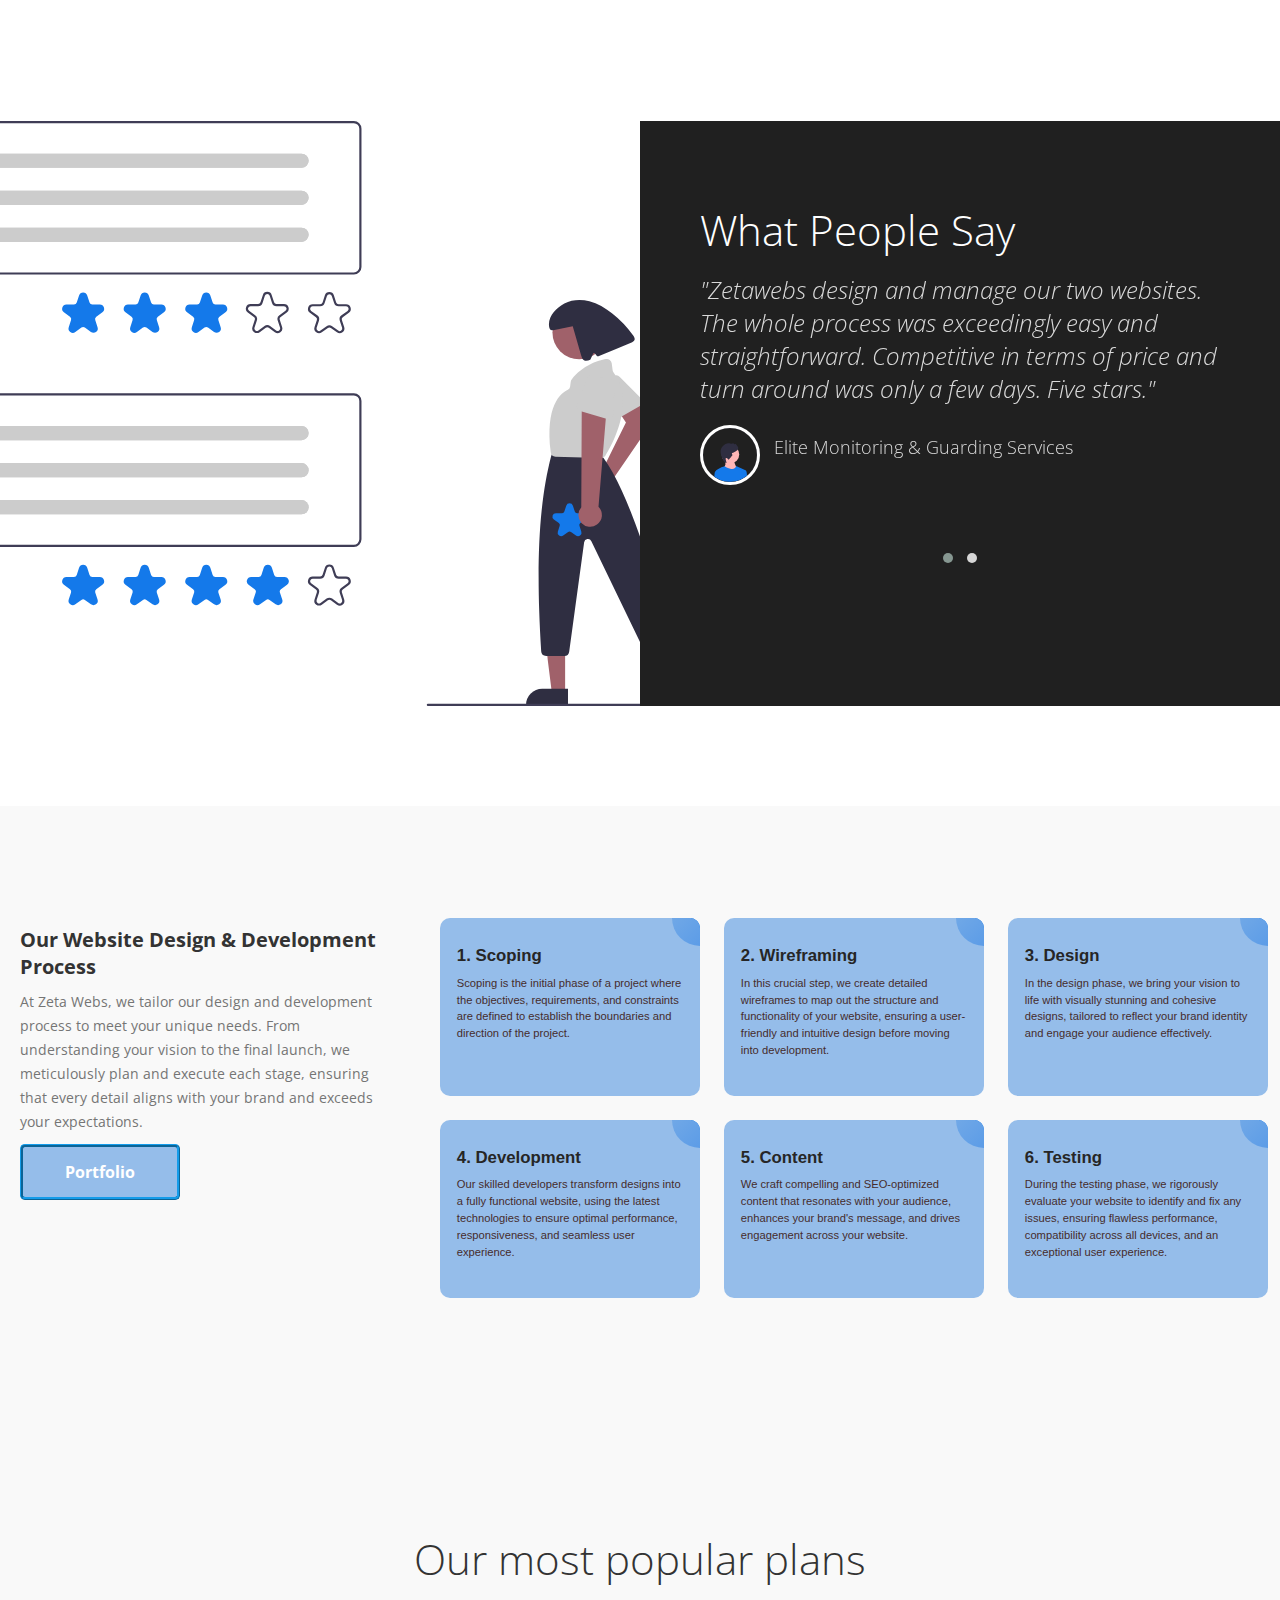
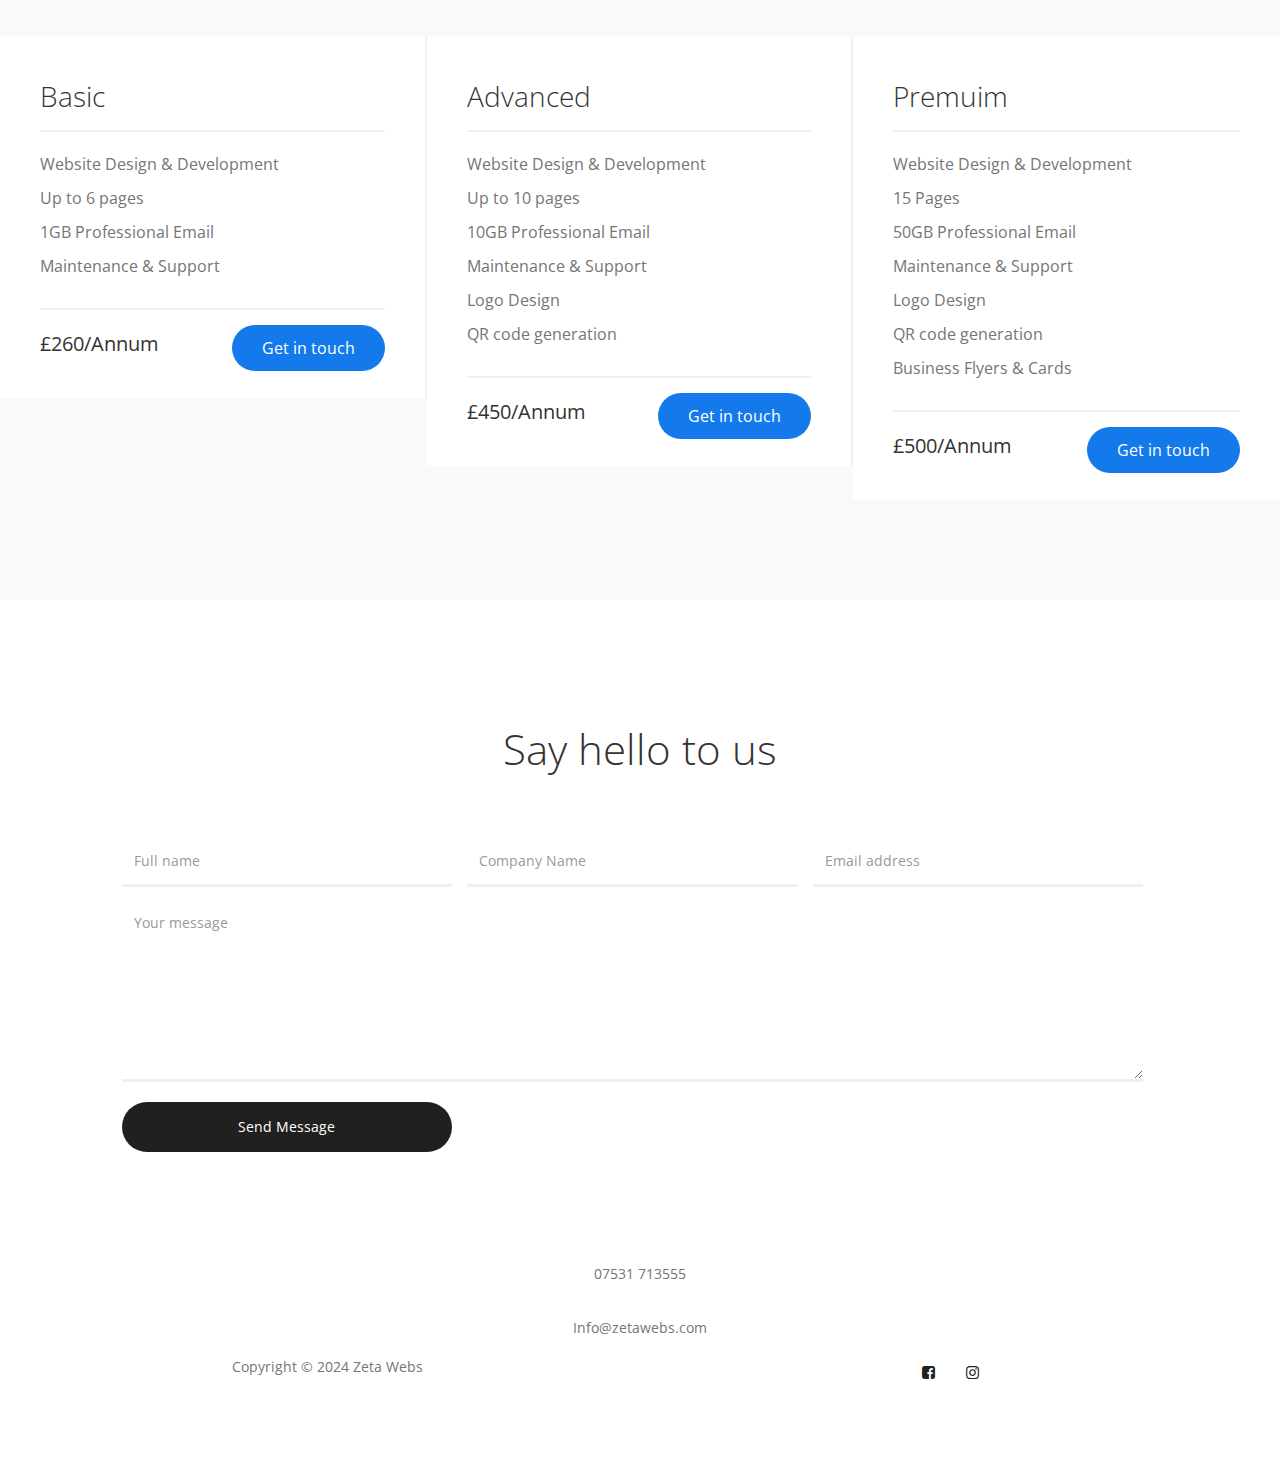
==== commit 630ef323: "added facebook link" ====
--- a/index.html
+++ b/index.html
@@ -505,7 +505,7 @@
                               <div class="go-corner">
                               </div>
                          </div>
-                         
+
                          <div class="card">
                               <p class="card-title" id="card-6">6. Testing</p>
                               <p class="small-desc">
@@ -651,7 +651,7 @@
 
                          <div class="col-md-6 col-sm-6">
                               <ul class="social-icon">
-                                   <li><a href="#" class="fa fa-facebook-square" attr="facebook icon"></a></li>
+                                   <li><a href="https://www.facebook.com/profile.php?id=61556682185893" class="fa fa-facebook-square" attr="facebook icon"></a></li>
                                    <li><a href="https://www.instagram.com/zeta_webs/" class="fa fa-instagram"></a></li>
                               </ul>
                          </div>
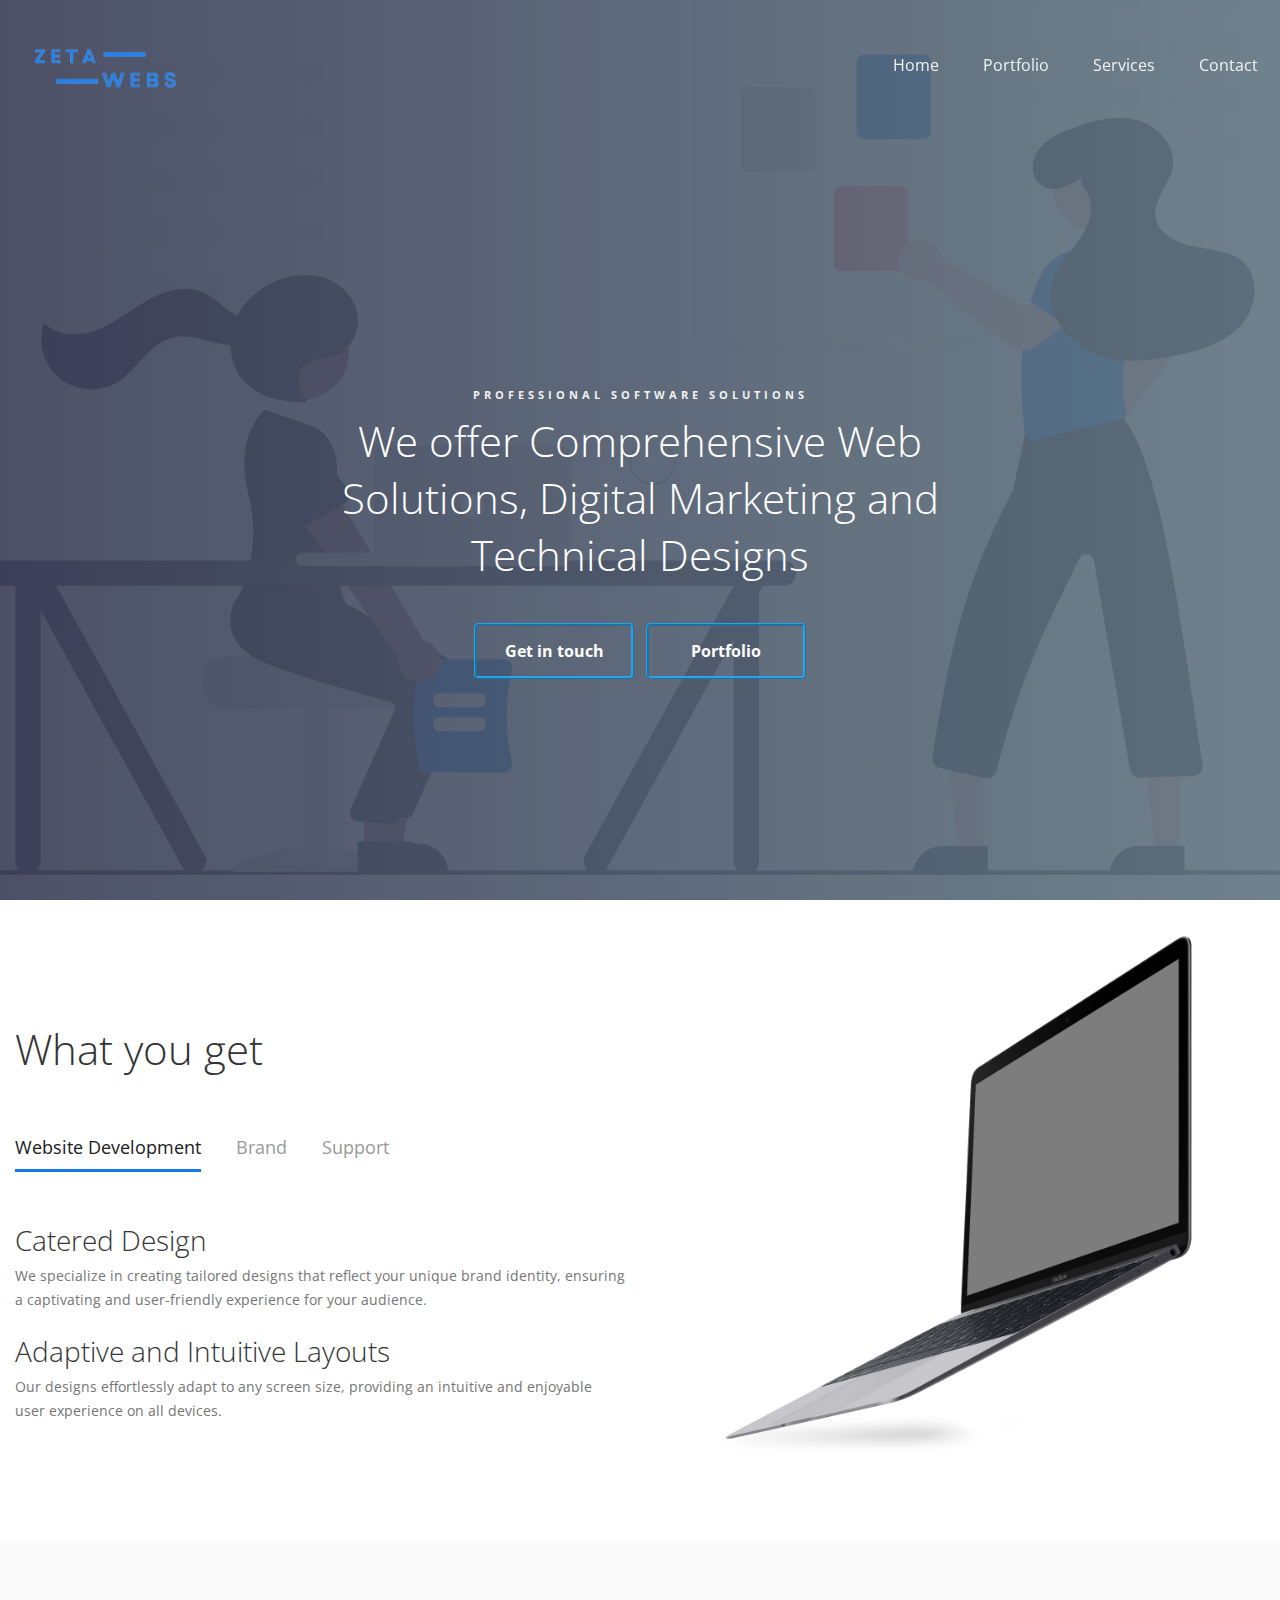
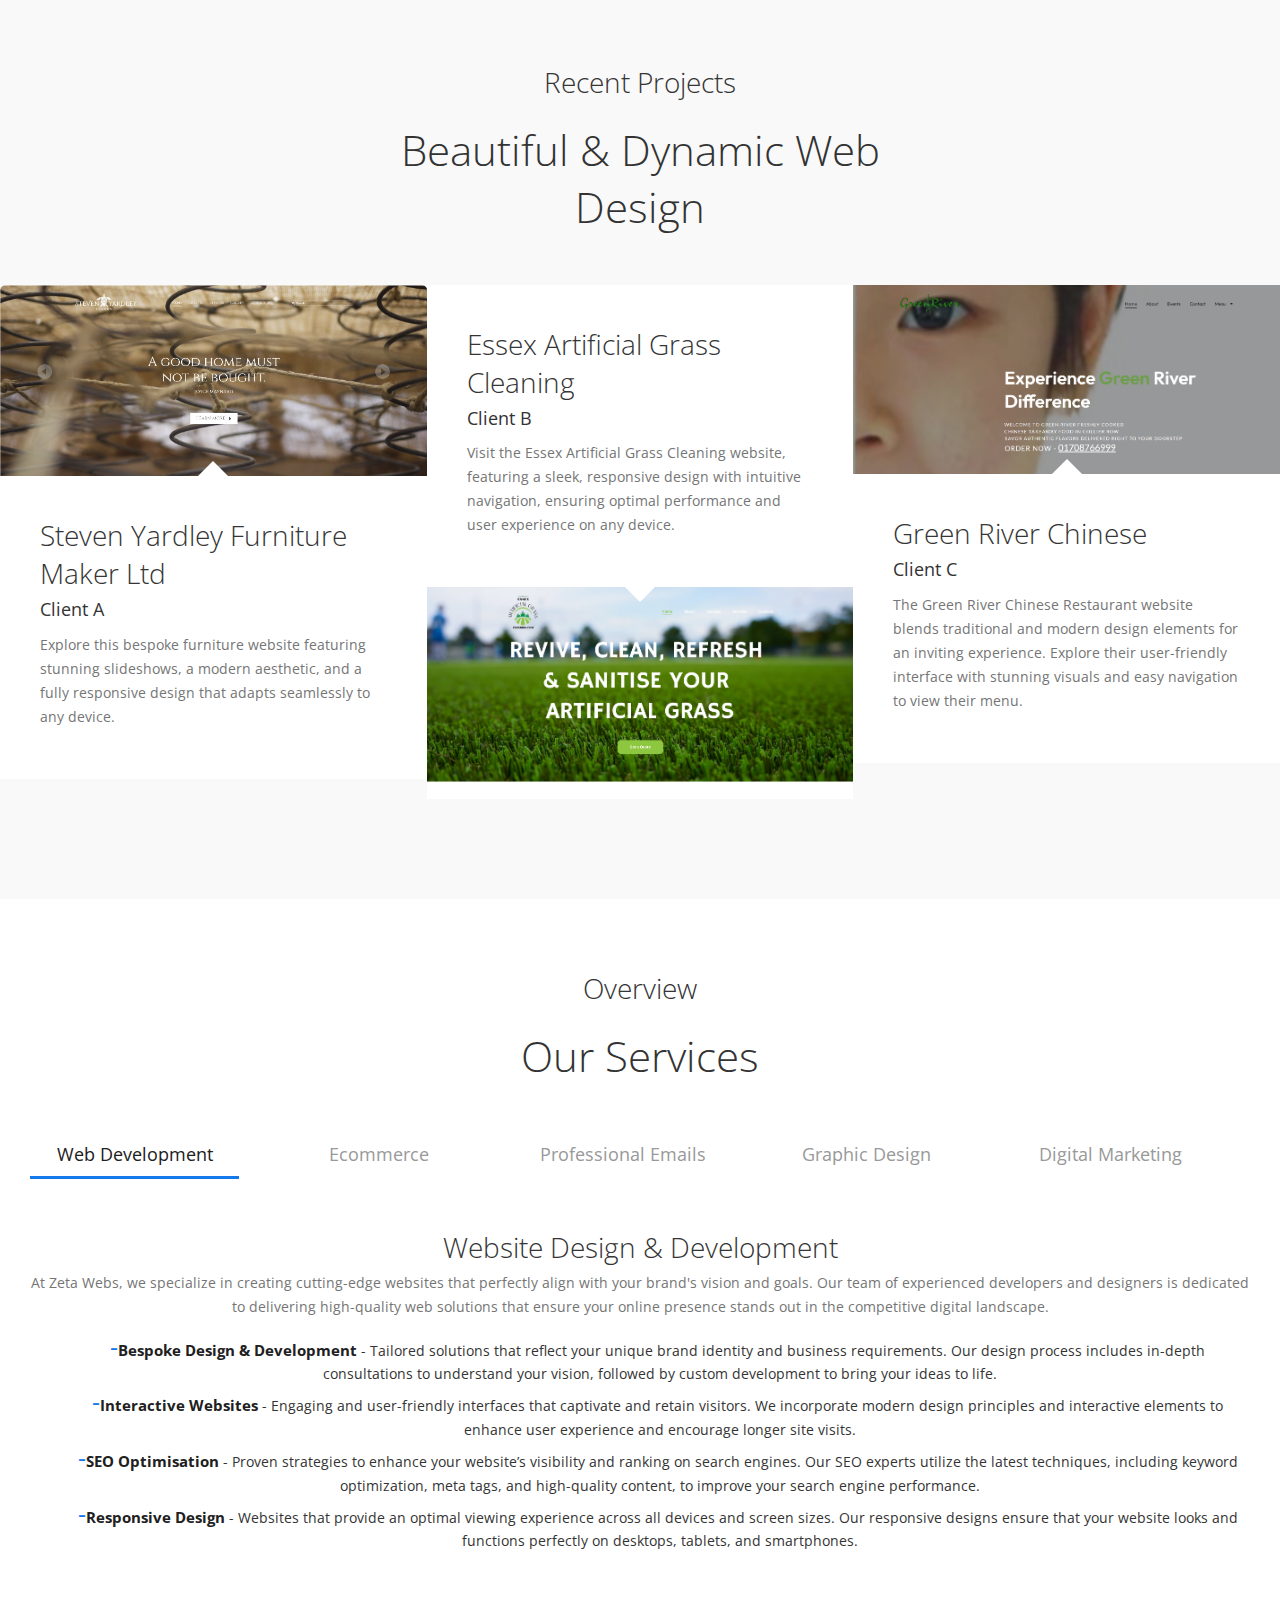
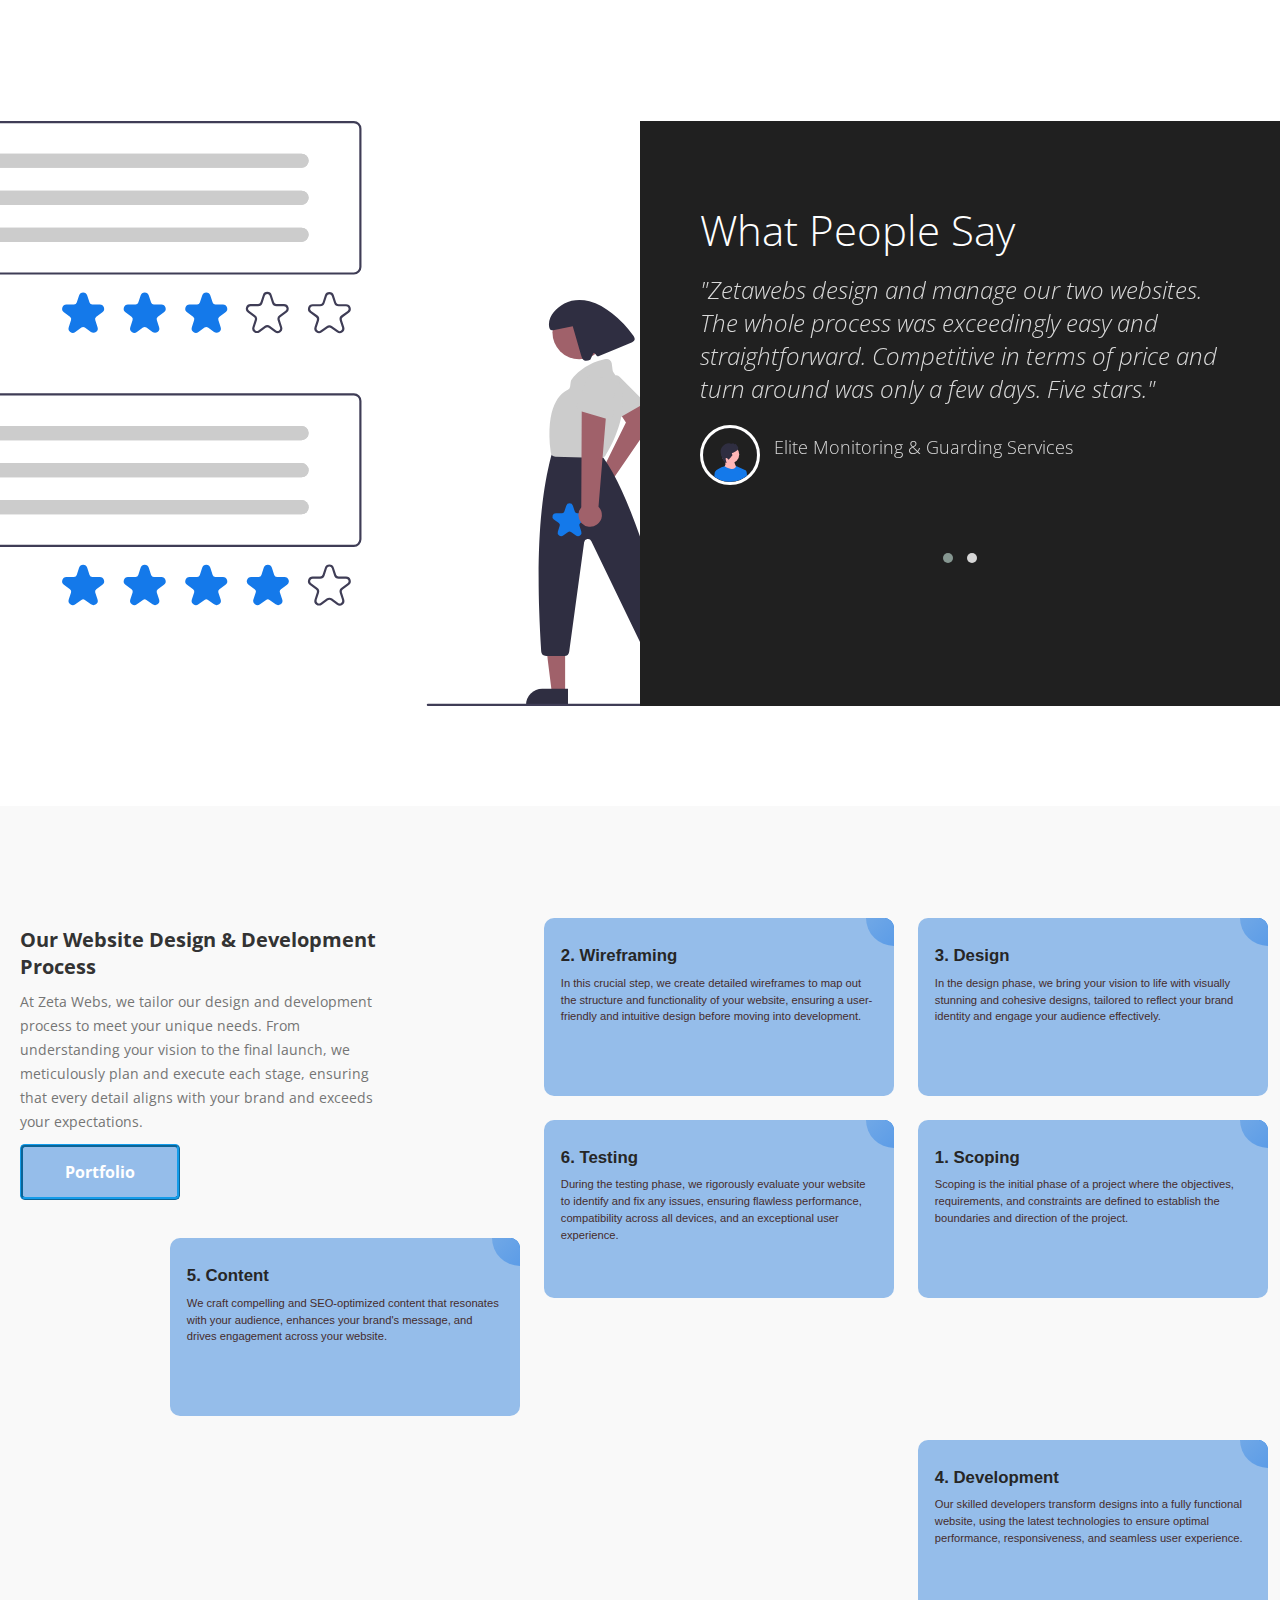
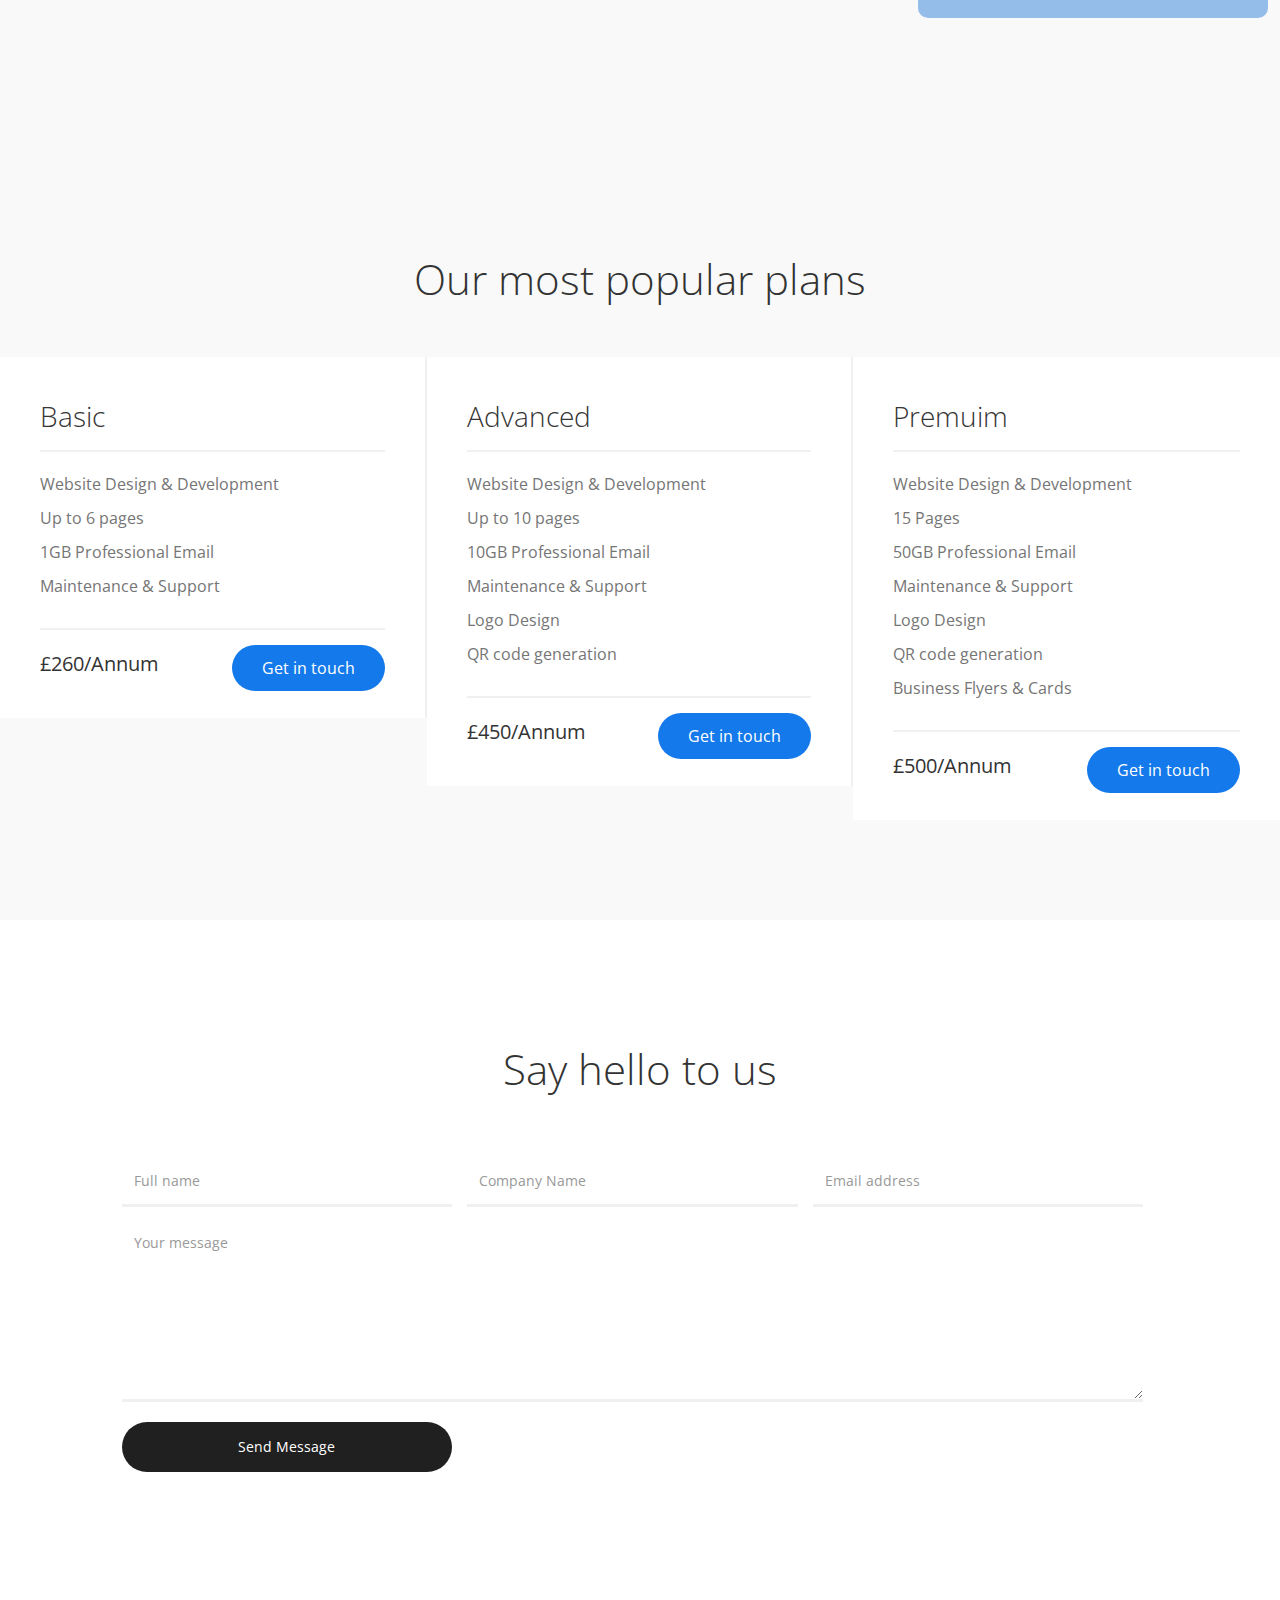
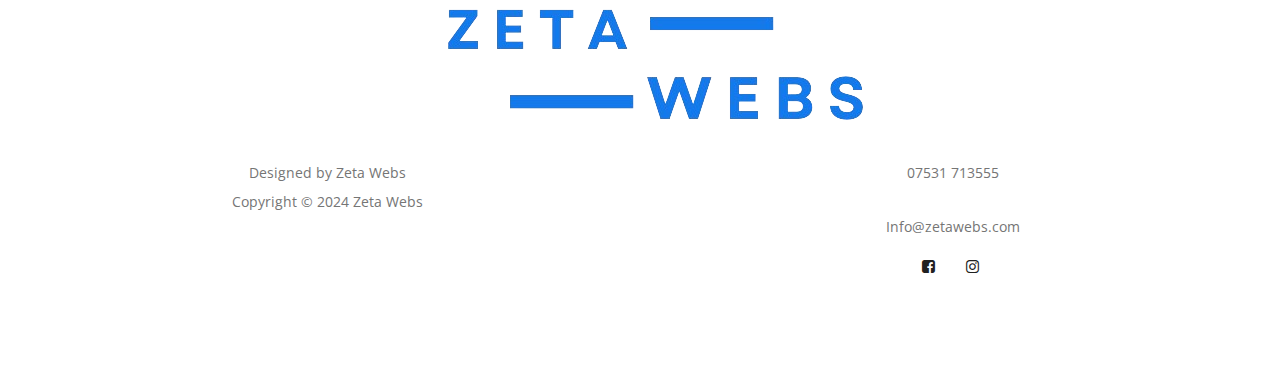
==== commit a9cbc972: "Added logo to footer and changes portfolio img size" ====
--- a/index.html
+++ b/index.html
@@ -640,17 +640,20 @@
                <div class="row">
 
                     <div>
-                        <p>07531 713555</p>
-                        <br>
-                        <p>Info@zetawebs.com</p>
+                         <img src="images/ZetaLogoNBblue.png" class="footer-logo">
+                        
                     </div>
                     <div class="copyright-text col-md-12 col-sm-12">
                          <div class="col-md-6 col-sm-6">
+                              <p>Designed by Zeta Webs</p>
                               <p>Copyright &copy; 2024 Zeta Webs
                          </div>
 
                          <div class="col-md-6 col-sm-6">
                               <ul class="social-icon">
+                                   <p>07531 713555</p>
+                                   <br>
+                                   <p>Info@zetawebs.com</p>
                                    <li><a href="https://www.facebook.com/profile.php?id=61556682185893" class="fa fa-facebook-square" attr="facebook icon"></a></li>
                                    <li><a href="https://www.instagram.com/zeta_webs/" class="fa fa-instagram"></a></li>
                               </ul>
--- a/css/tooplate-style.css
+++ b/css/tooplate-style.css
@@ -525,7 +525,7 @@
     display: inline-block;
     position: relative;
     float: right;
-    max-width: 260px;
+    width: 350px;
     height: 177.6px;
     background-color: #f2f8f9;
     border-radius: 10px;
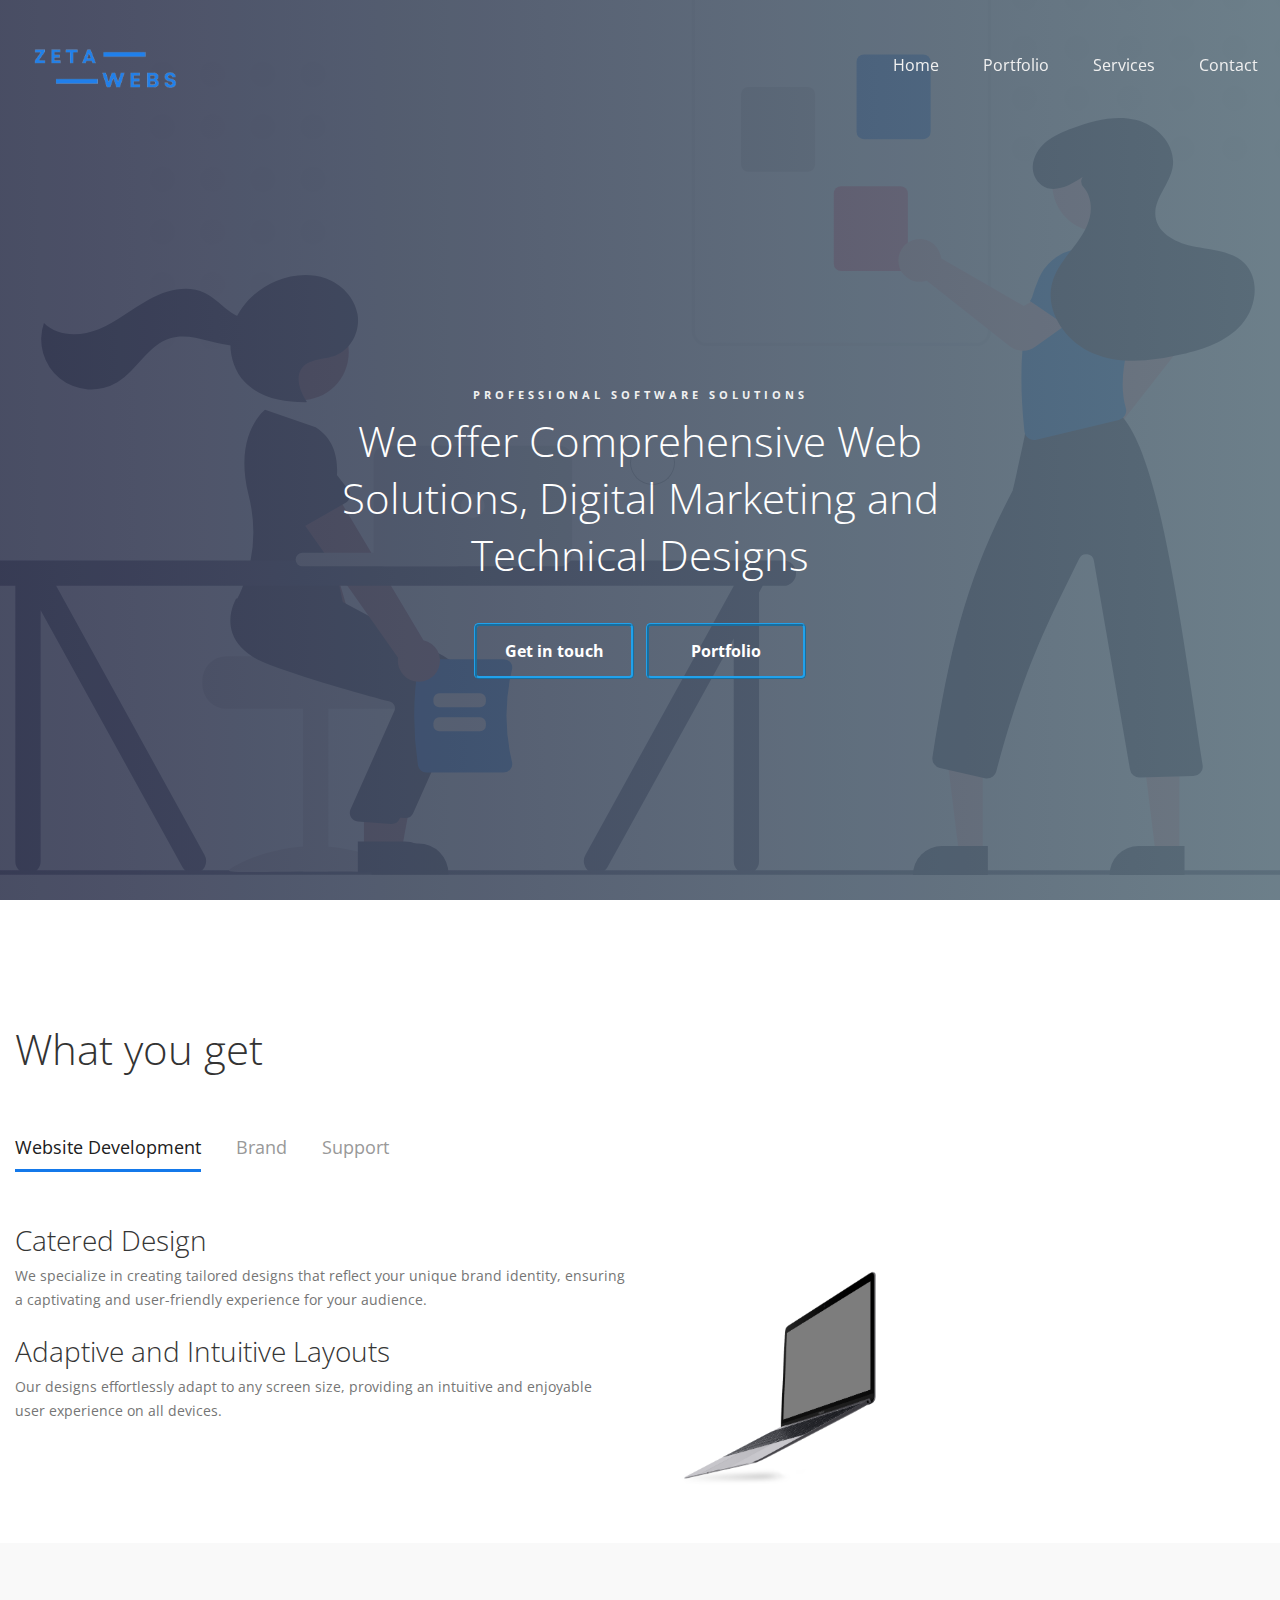
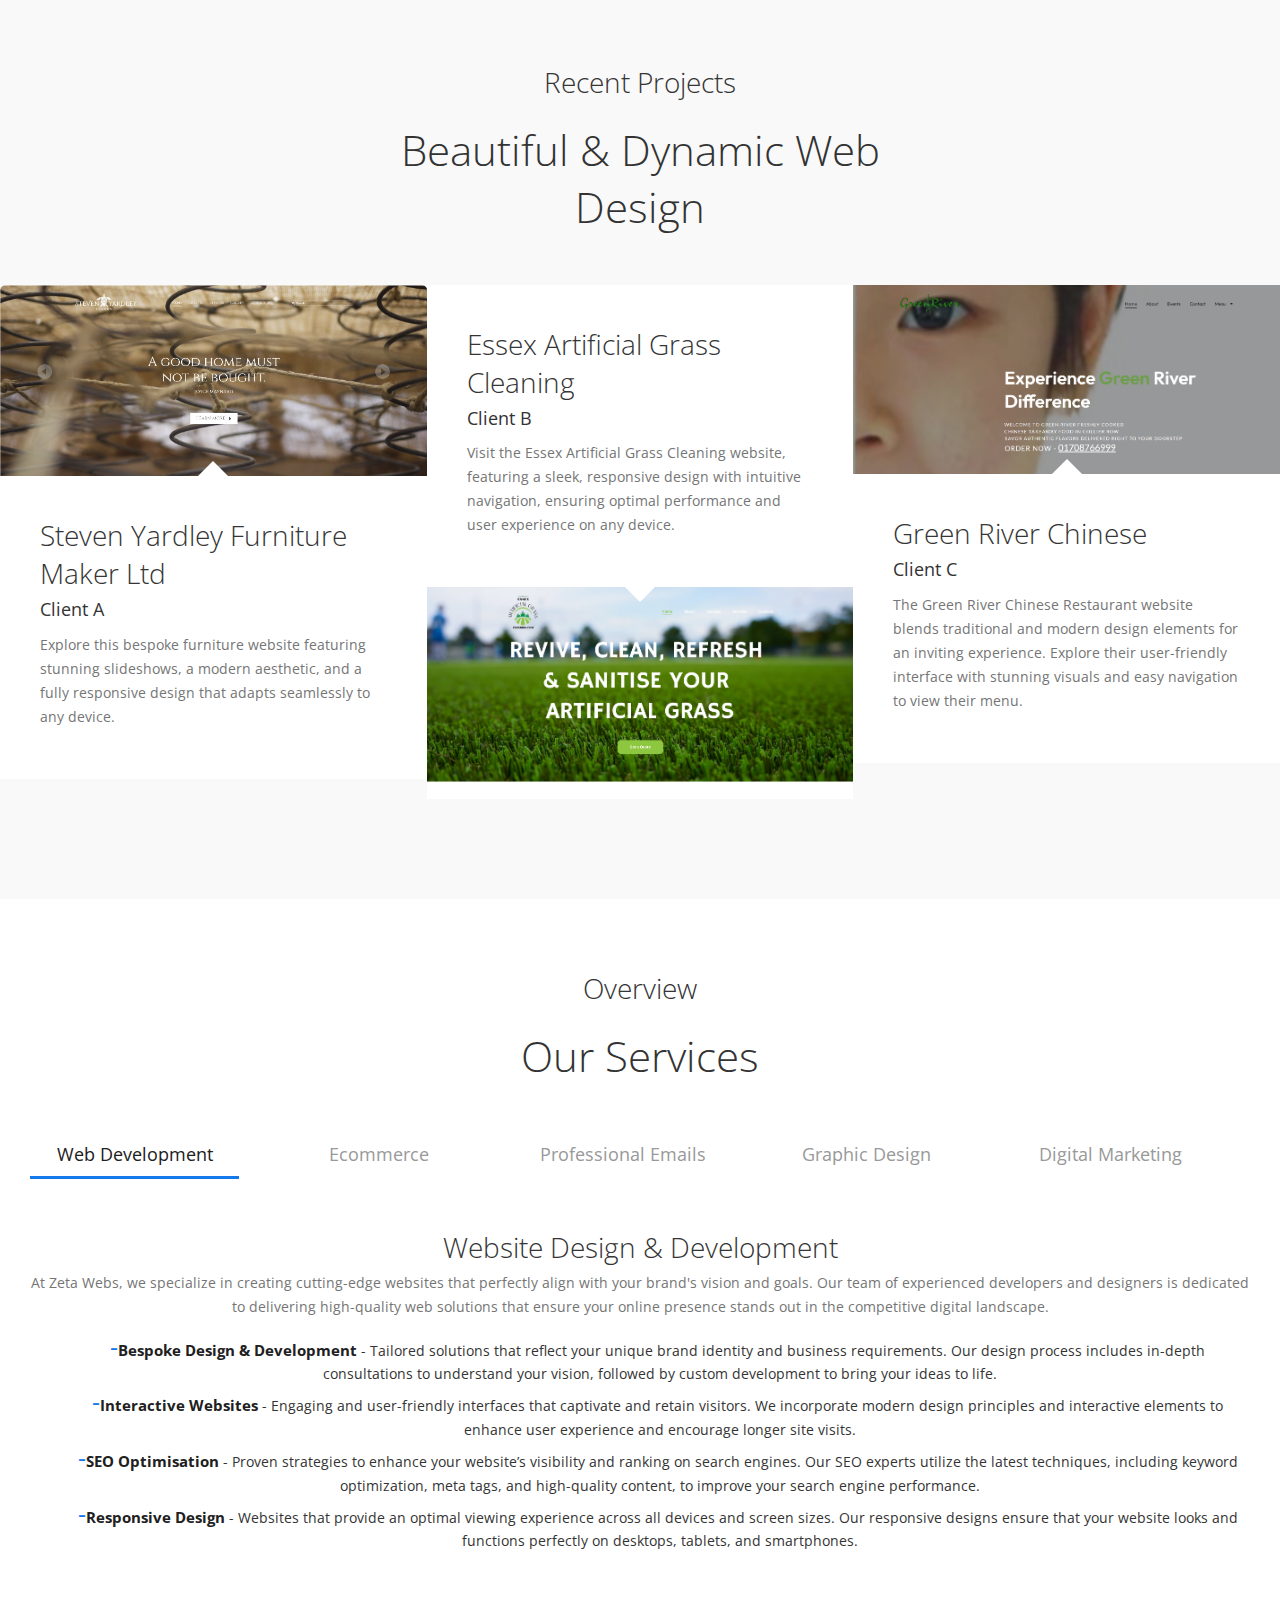
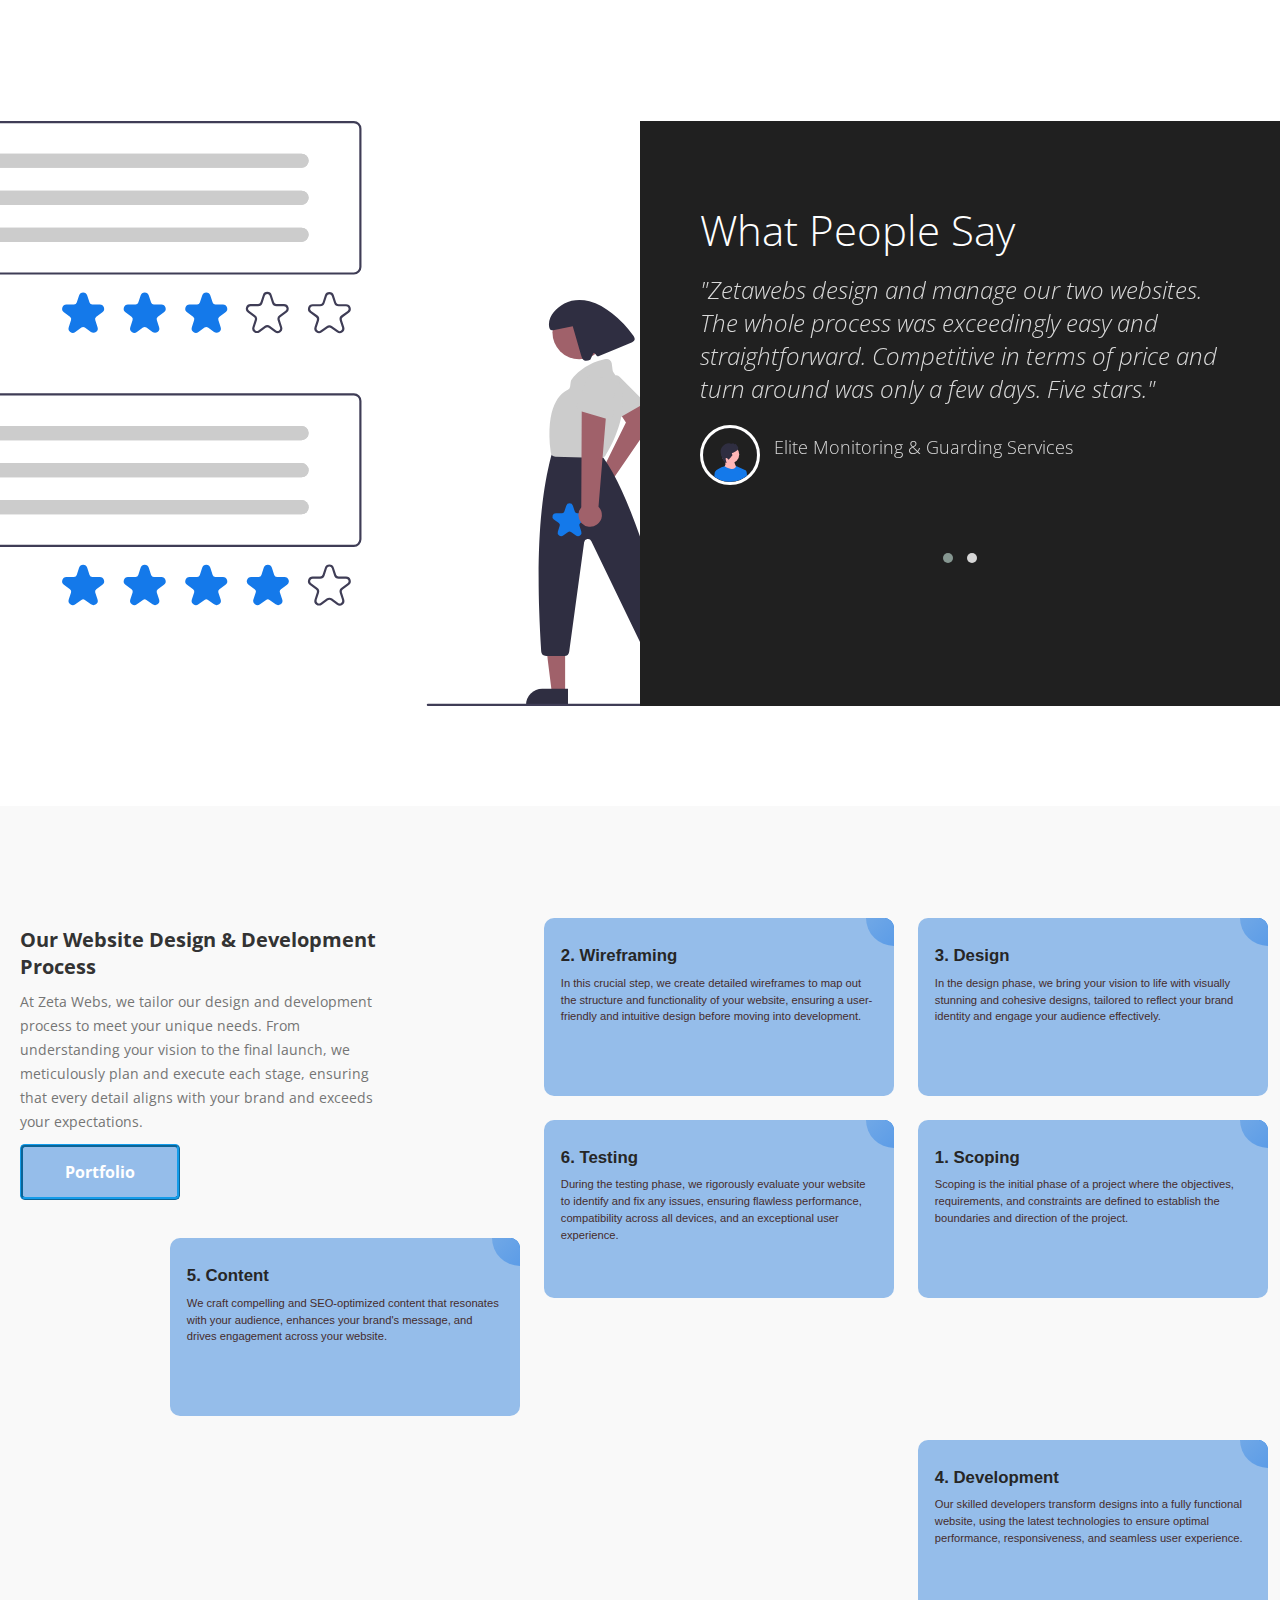
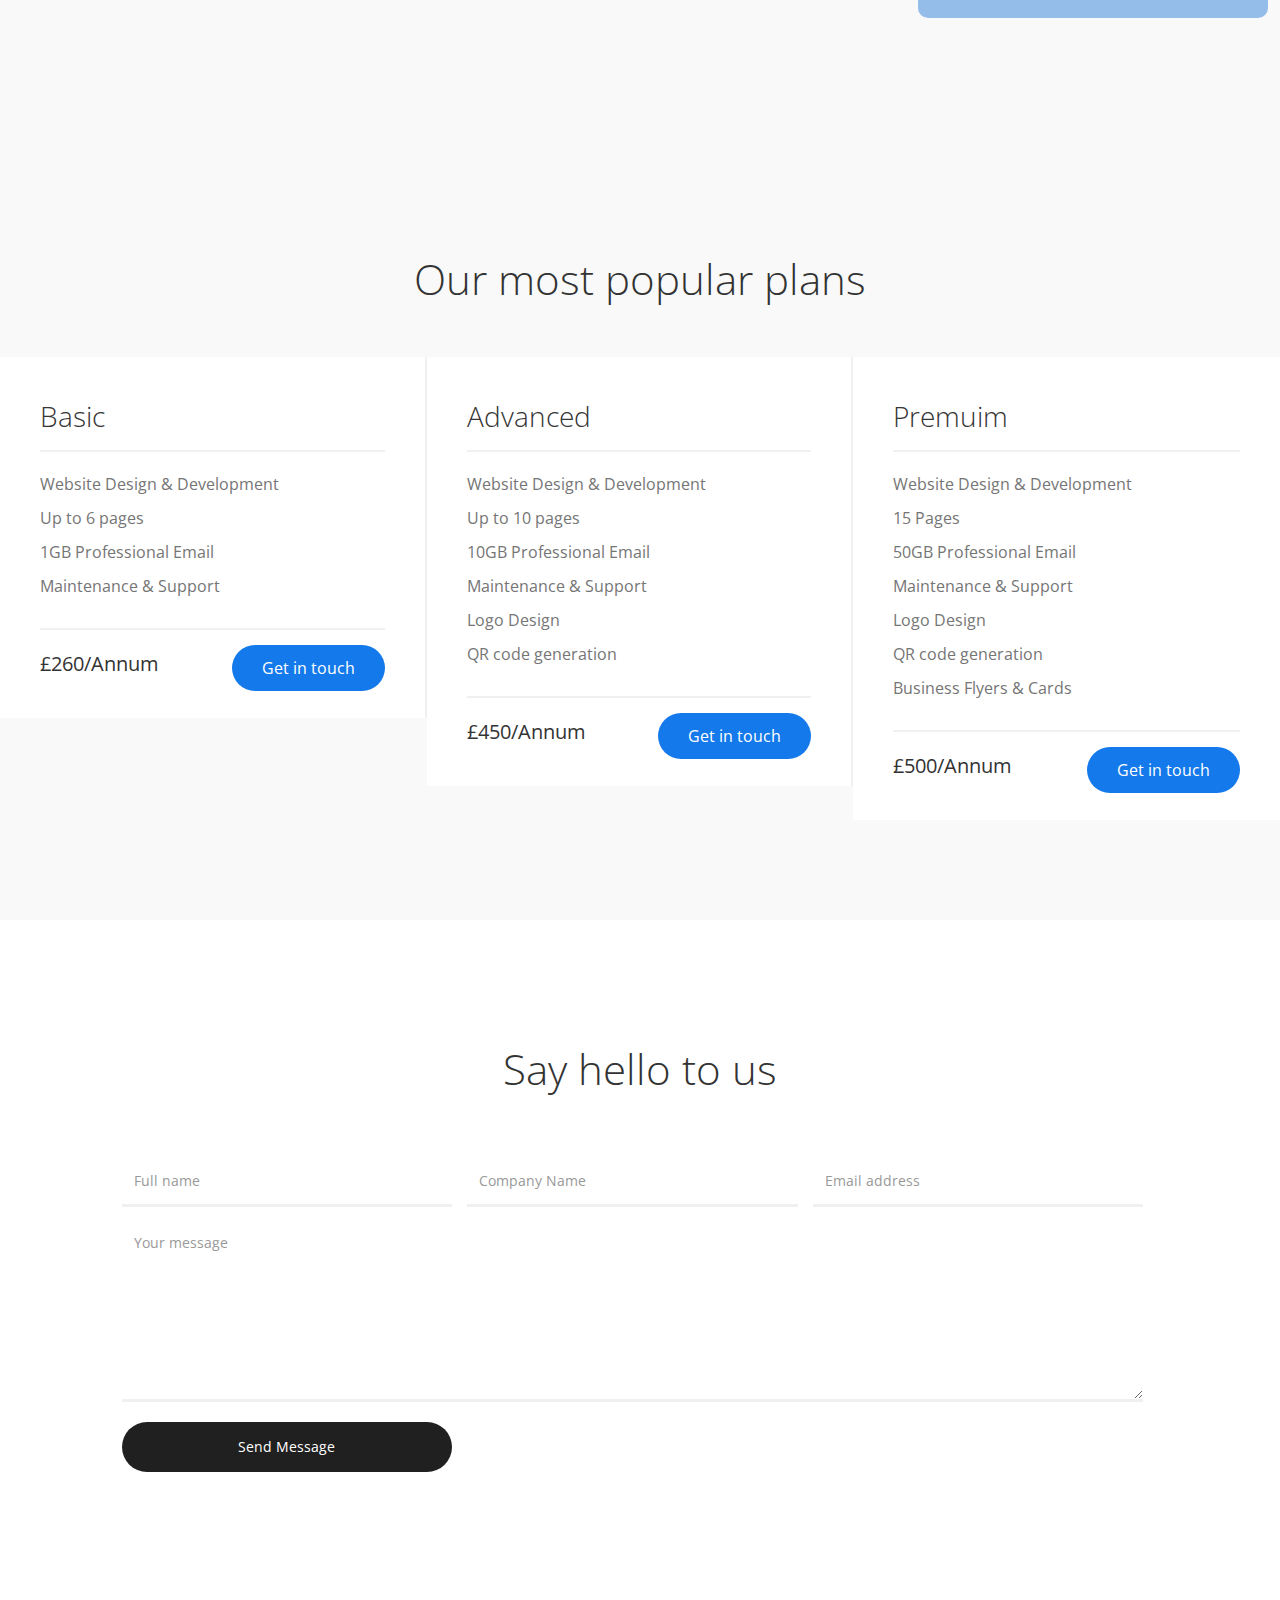
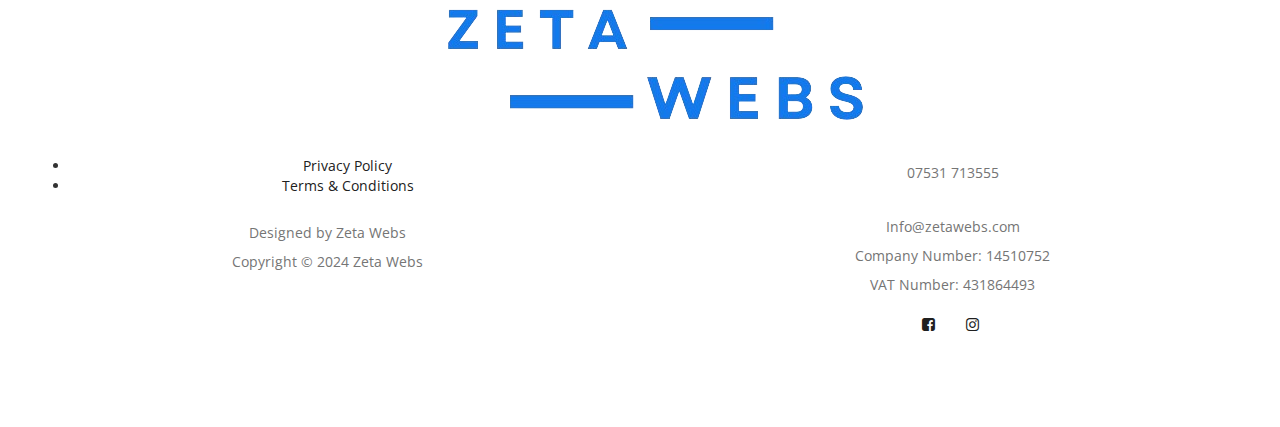
==== commit 0e67baf0: "ammended img size" ====
--- a/index.html
+++ b/index.html
@@ -645,8 +645,13 @@
                     </div>
                     <div class="copyright-text col-md-12 col-sm-12">
                          <div class="col-md-6 col-sm-6">
+                              <ul>
+                                   <li><a class="smoothscroll" href="privacy.html">Privacy Policy</a></li>
+                                   <li><a class="smoothscroll" href="terms.html">Terms & Conditions</a></li>
+                              </ul>
+                              <br>
                               <p>Designed by Zeta Webs</p>
-                              <p>Copyright &copy; 2024 Zeta Webs
+                              <p>Copyright &copy; 2024 Zeta Webs</p>
                          </div>
 
                          <div class="col-md-6 col-sm-6">
@@ -654,6 +659,8 @@
                                    <p>07531 713555</p>
                                    <br>
                                    <p>Info@zetawebs.com</p>
+                                   <p>Company Number: 14510752</p>
+                                   <p>VAT Number: 431864493</p>
                                    <li><a href="https://www.facebook.com/profile.php?id=61556682185893" class="fa fa-facebook-square" attr="facebook icon"></a></li>
                                    <li><a href="https://www.instagram.com/zeta_webs/" class="fa fa-instagram"></a></li>
                               </ul>
--- a/css/tooplate-style.css
+++ b/css/tooplate-style.css
@@ -598,6 +598,10 @@
     box-sizing: border-box;
     margin: 10px;
   }
+
+  .feature-image img {
+    max-height: 260px;
+  }
   
   .gallery-item img {
     width: 100%;
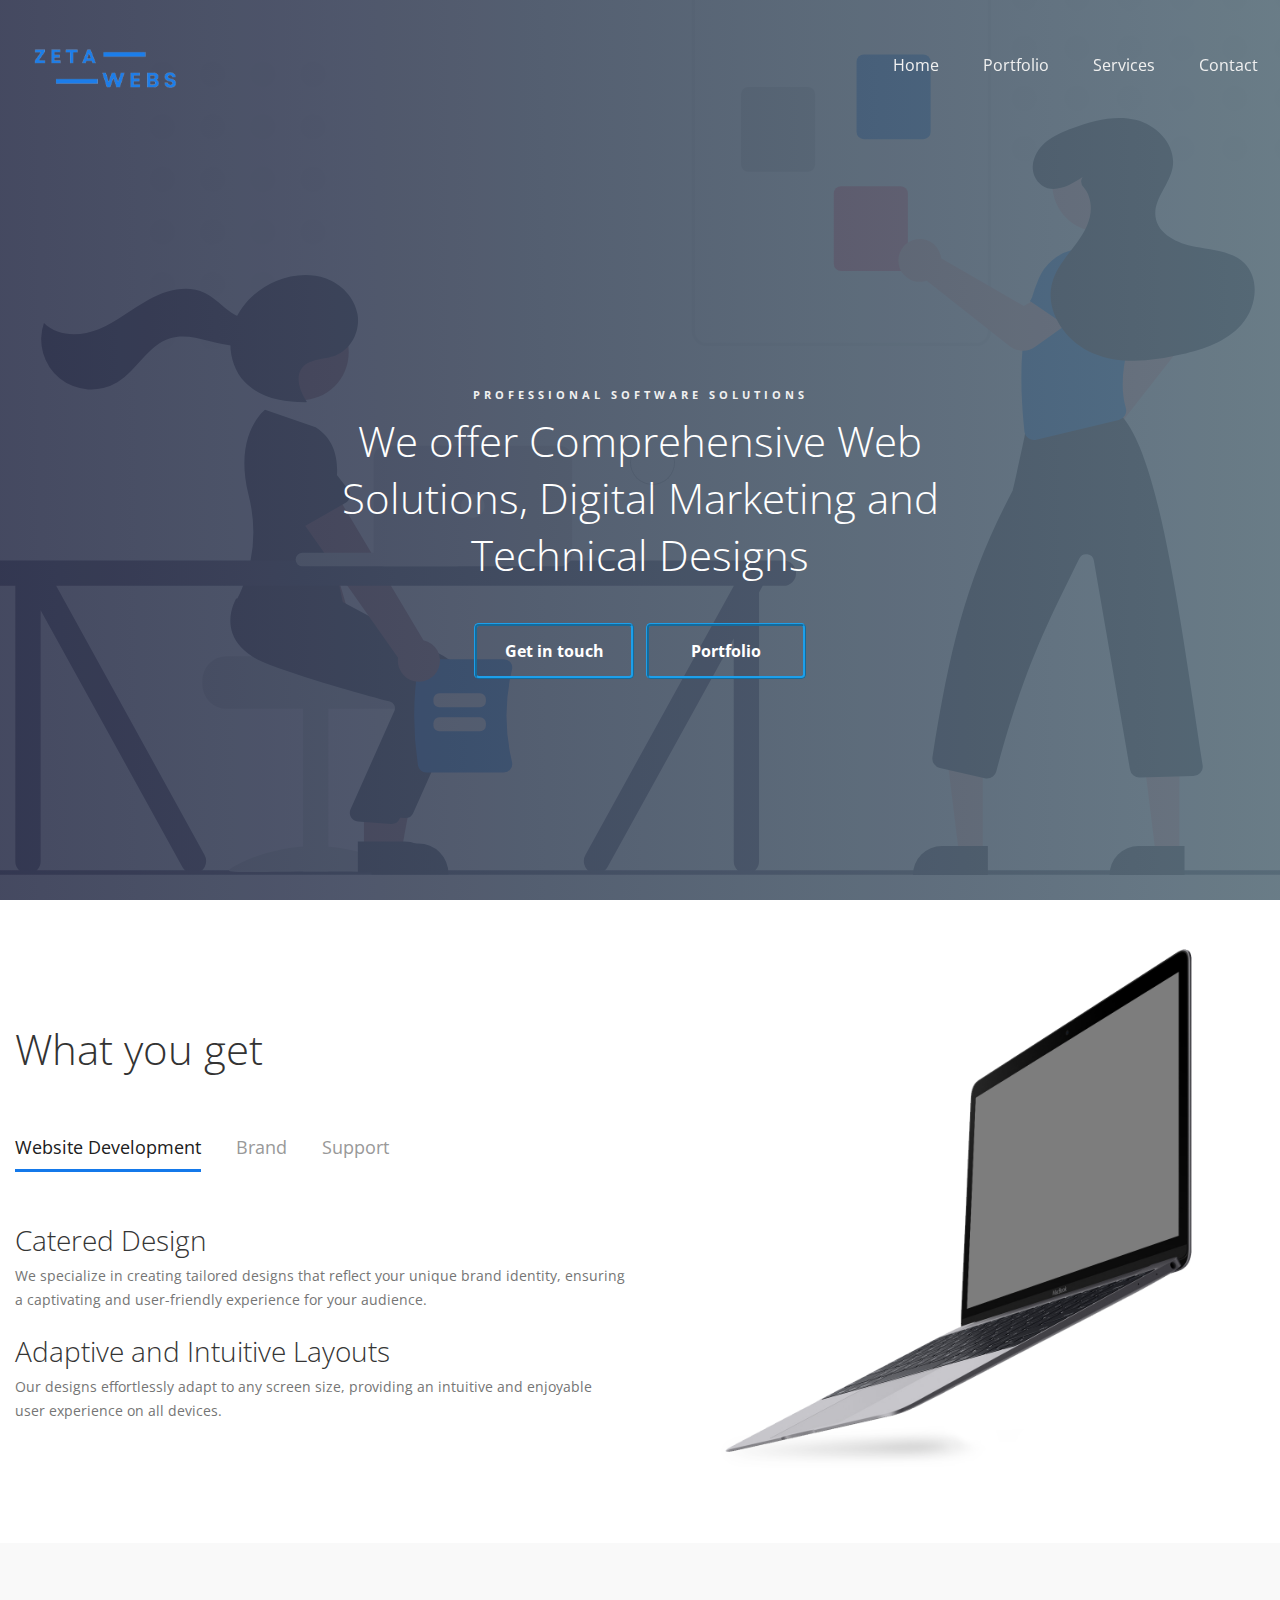
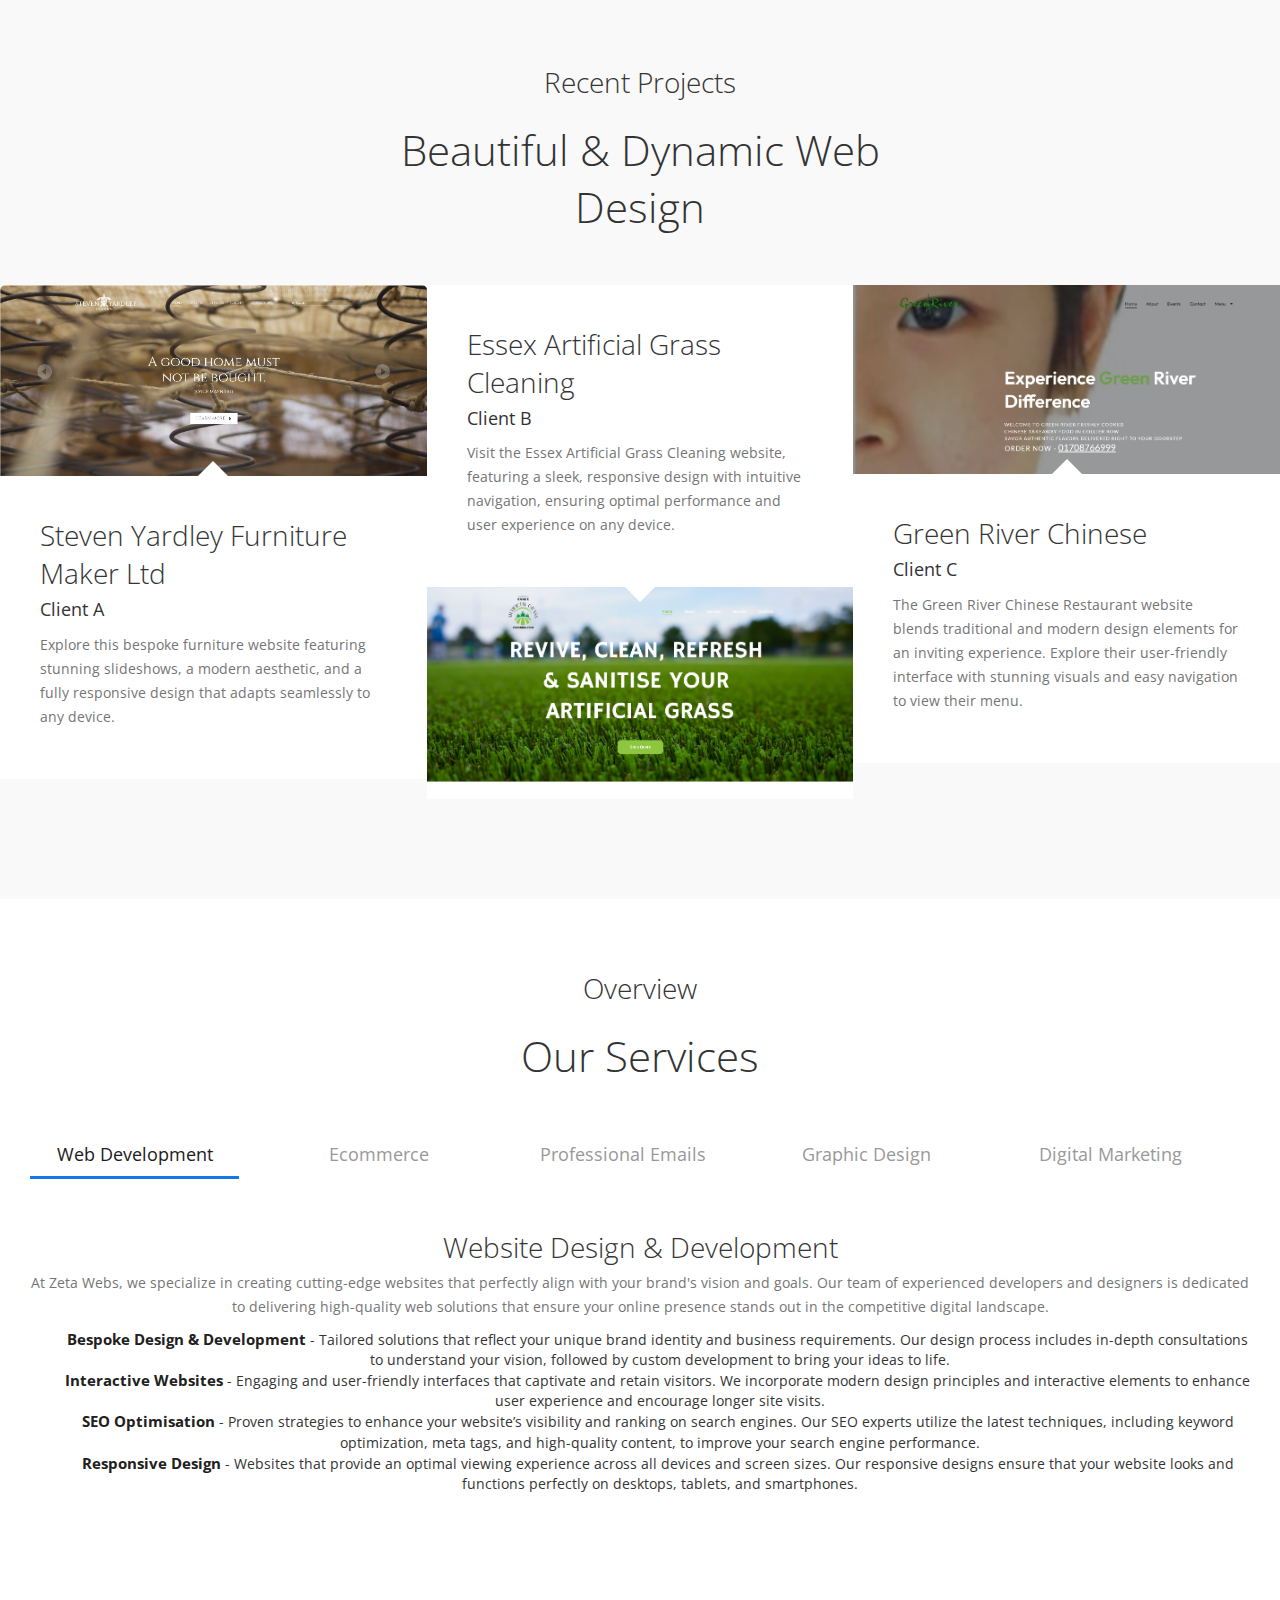
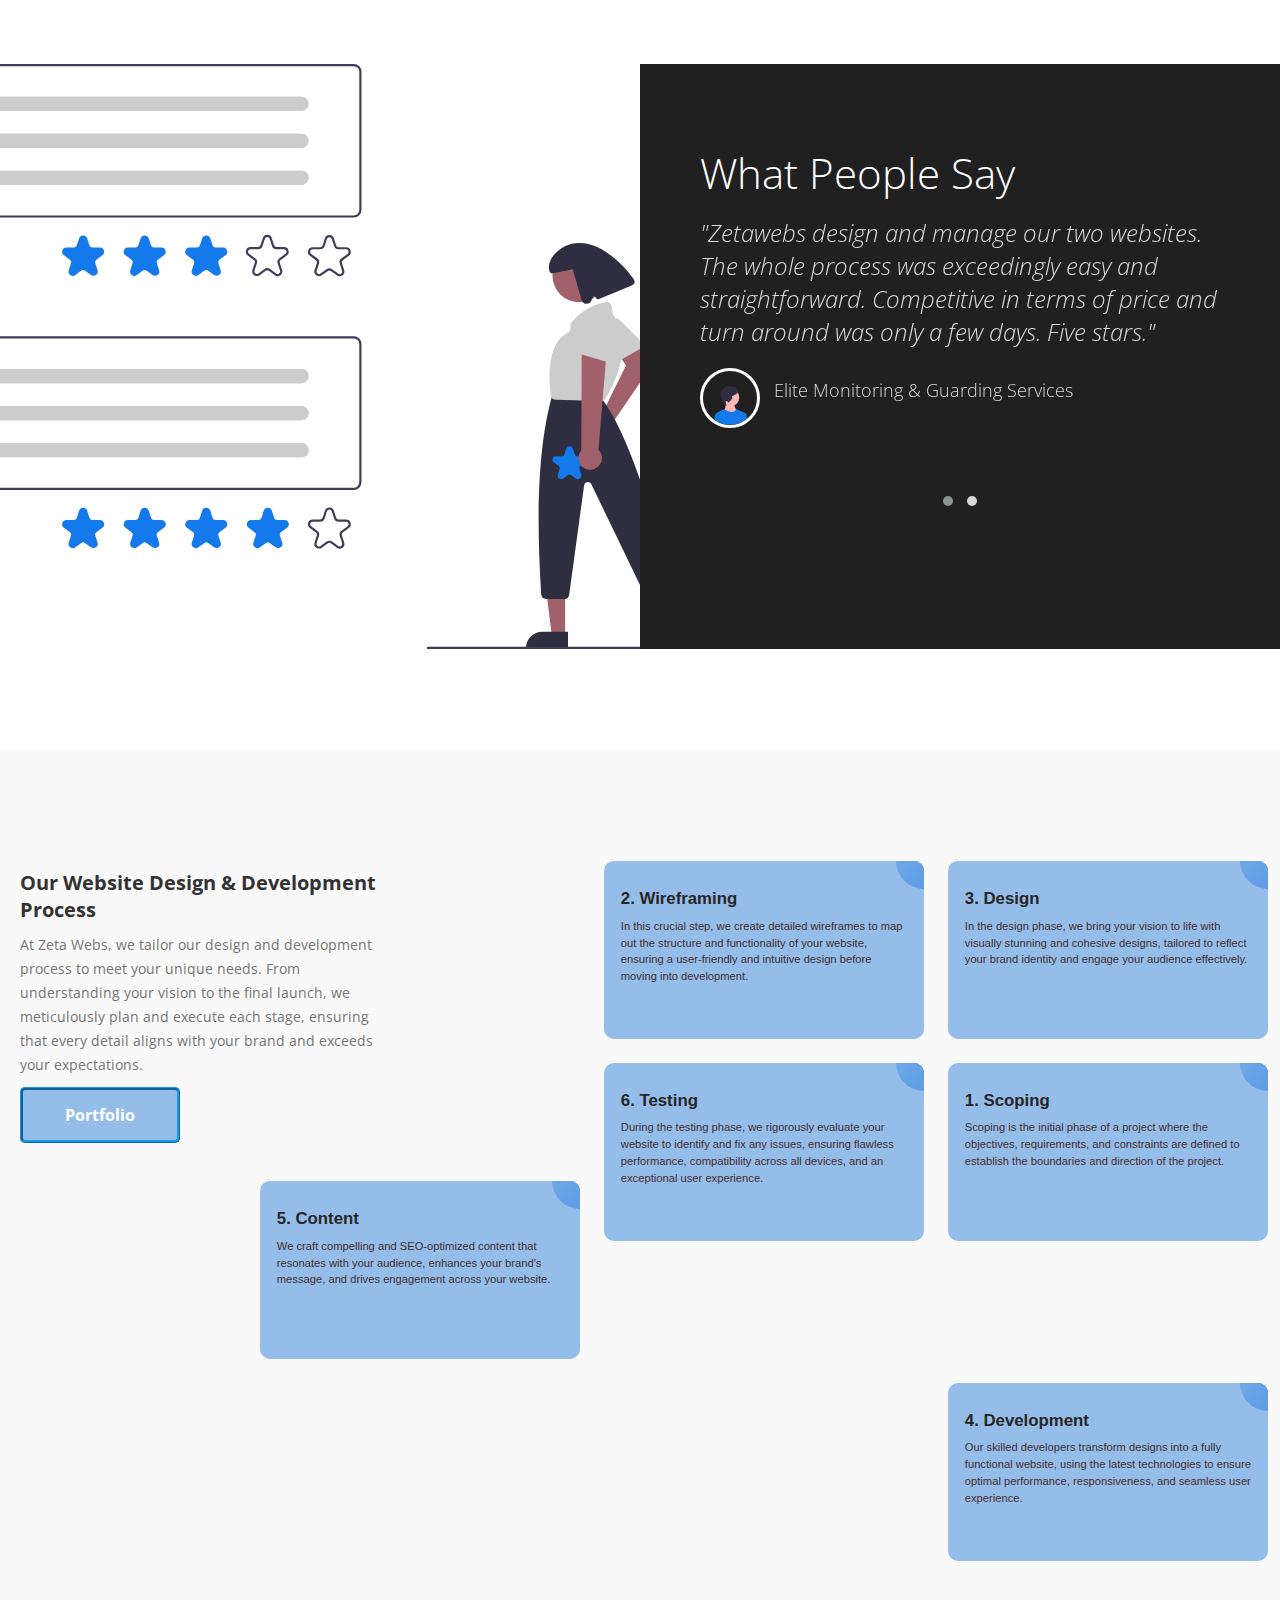
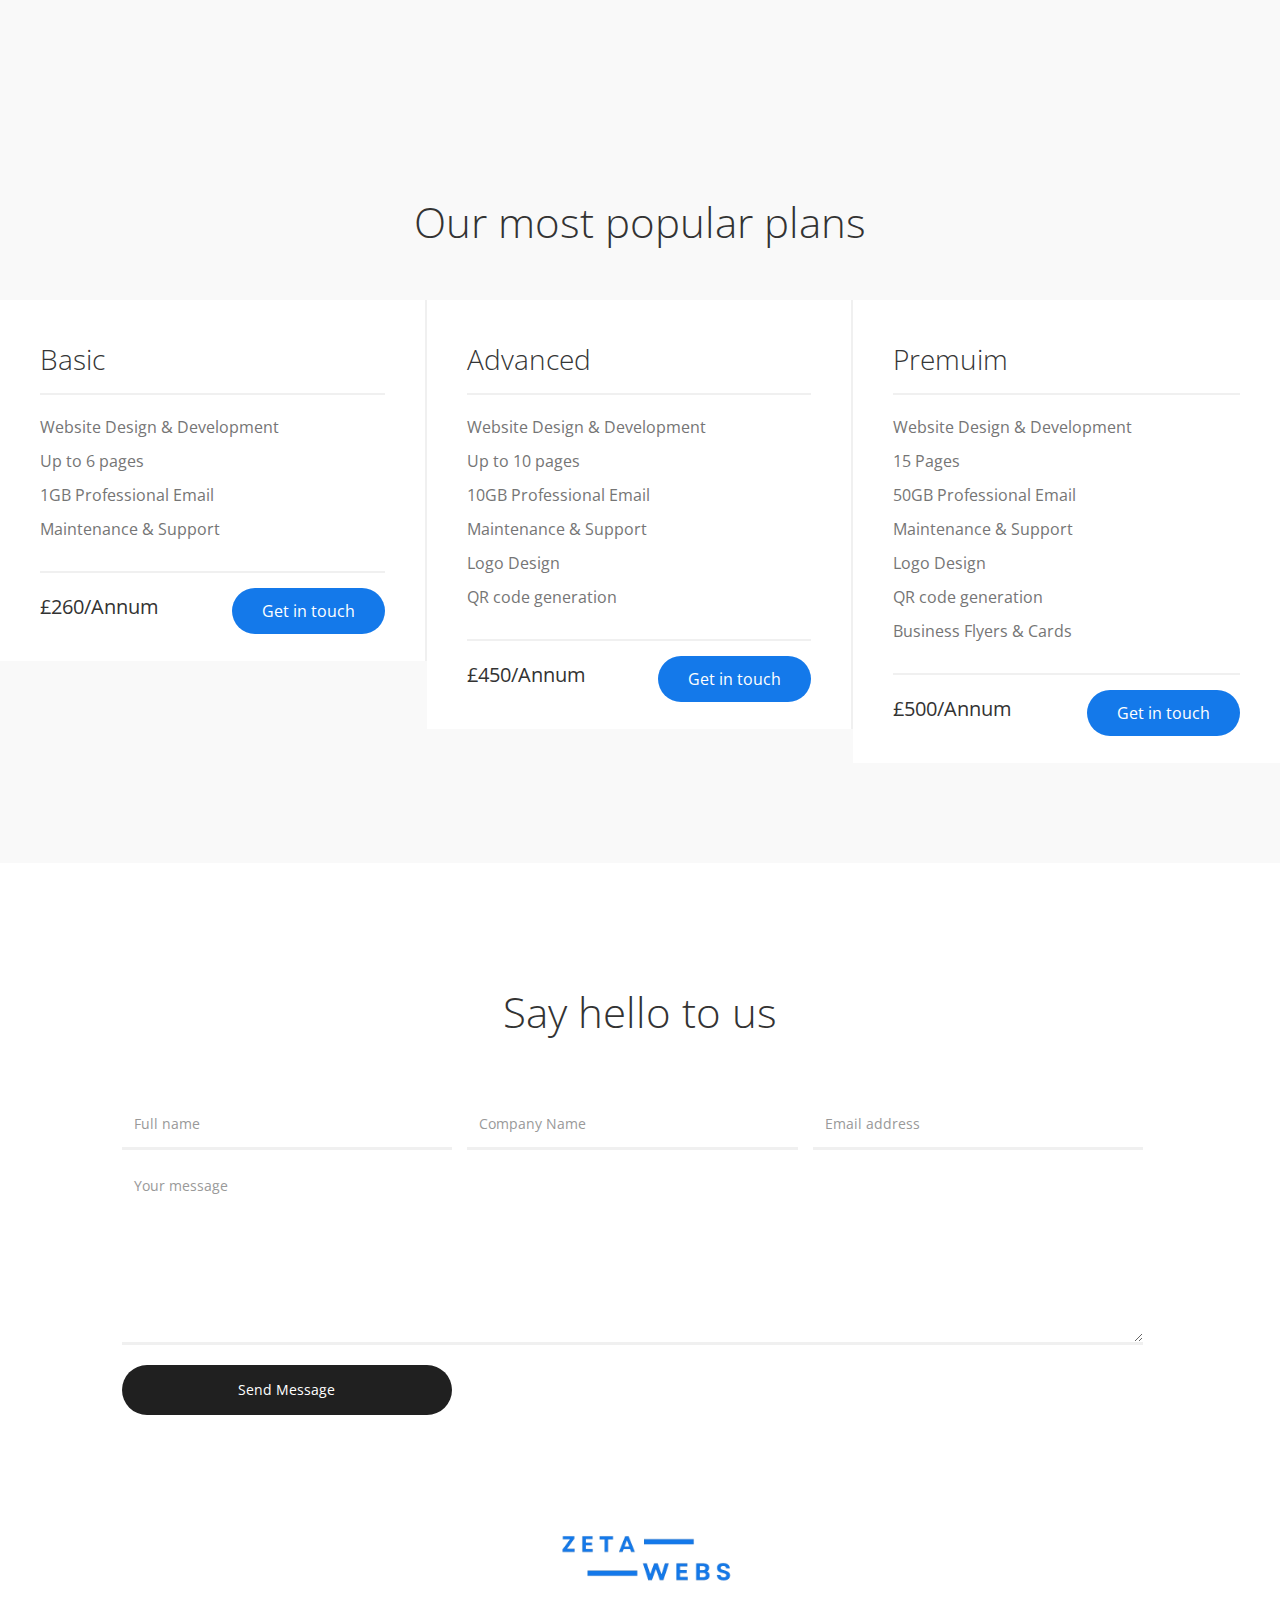
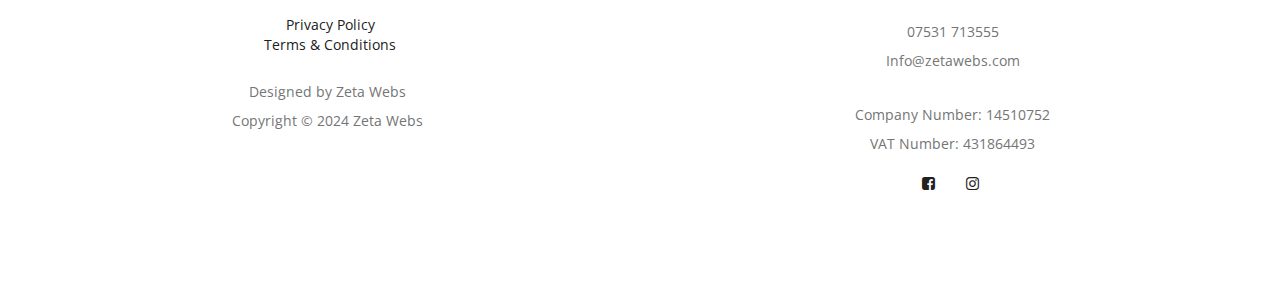
==== commit f60afe65: "added footer logo" ====
--- a/index.html
+++ b/index.html
@@ -641,13 +641,15 @@
 
                     <div>
                          <img src="images/ZetaLogoNBblue.png" class="footer-logo">
+                         
                         
                     </div>
+                    <br>
                     <div class="copyright-text col-md-12 col-sm-12">
                          <div class="col-md-6 col-sm-6">
-                              <ul>
-                                   <li><a class="smoothscroll" href="privacy.html">Privacy Policy</a></li>
-                                   <li><a class="smoothscroll" href="terms.html">Terms & Conditions</a></li>
+                              <ul class="policies">
+                                   <li><a class="" href="privacy.html">Privacy Policy</a></li>
+                                   <li><a class="" href="terms.html">Terms & Conditions</a></li>
                               </ul>
                               <br>
                               <p>Designed by Zeta Webs</p>
@@ -657,8 +659,9 @@
                          <div class="col-md-6 col-sm-6">
                               <ul class="social-icon">
                                    <p>07531 713555</p>
+                                   
+                                   <p>Info@zetawebs.com</p>
                                    <br>
-                                   <p>Info@zetawebs.com</p>
                                    <p>Company Number: 14510752</p>
                                    <p>VAT Number: 431864493</p>
                                    <li><a href="https://www.facebook.com/profile.php?id=61556682185893" class="fa fa-facebook-square" attr="facebook icon"></a></li>
--- a/css/tooplate-style.css
+++ b/css/tooplate-style.css
@@ -525,7 +525,7 @@
     display: inline-block;
     position: relative;
     float: right;
-    width: 350px;
+    width: 320px;
     height: 177.6px;
     background-color: #f2f8f9;
     border-radius: 10px;
@@ -599,7 +599,7 @@
     margin: 10px;
   }
 
-  .feature-image img {
+  #feature img .image-responsive {
     max-height: 260px;
   }
   
@@ -831,6 +831,7 @@
   .feature-image {
     position: absolute;
     bottom: -27em;
+    max-height: 620px;
   }
 
   @media only screen and (max-width: 770px) {
@@ -950,17 +951,26 @@
     text-indent: -5px;
   }
 
-  ul.dashed > li:before {
-    content: "-";
-    text-indent: -5px;
-    font-size: 25px;
-    color: #1479EA;
-  }
+  
 
   .dashed-title {
     font-size: 15px;
     font-weight: bold;
   }
+
+  #footer .footer-logo {
+    max-height: 70px;
+    max-width: 40%;
+  }
+
+  ul {
+    list-style-type: none;
+  }
+
+  #footer .container .copyright-text .policies {
+    padding-left: 5px;
+  } 
+
 
   /*
   Phone alterations
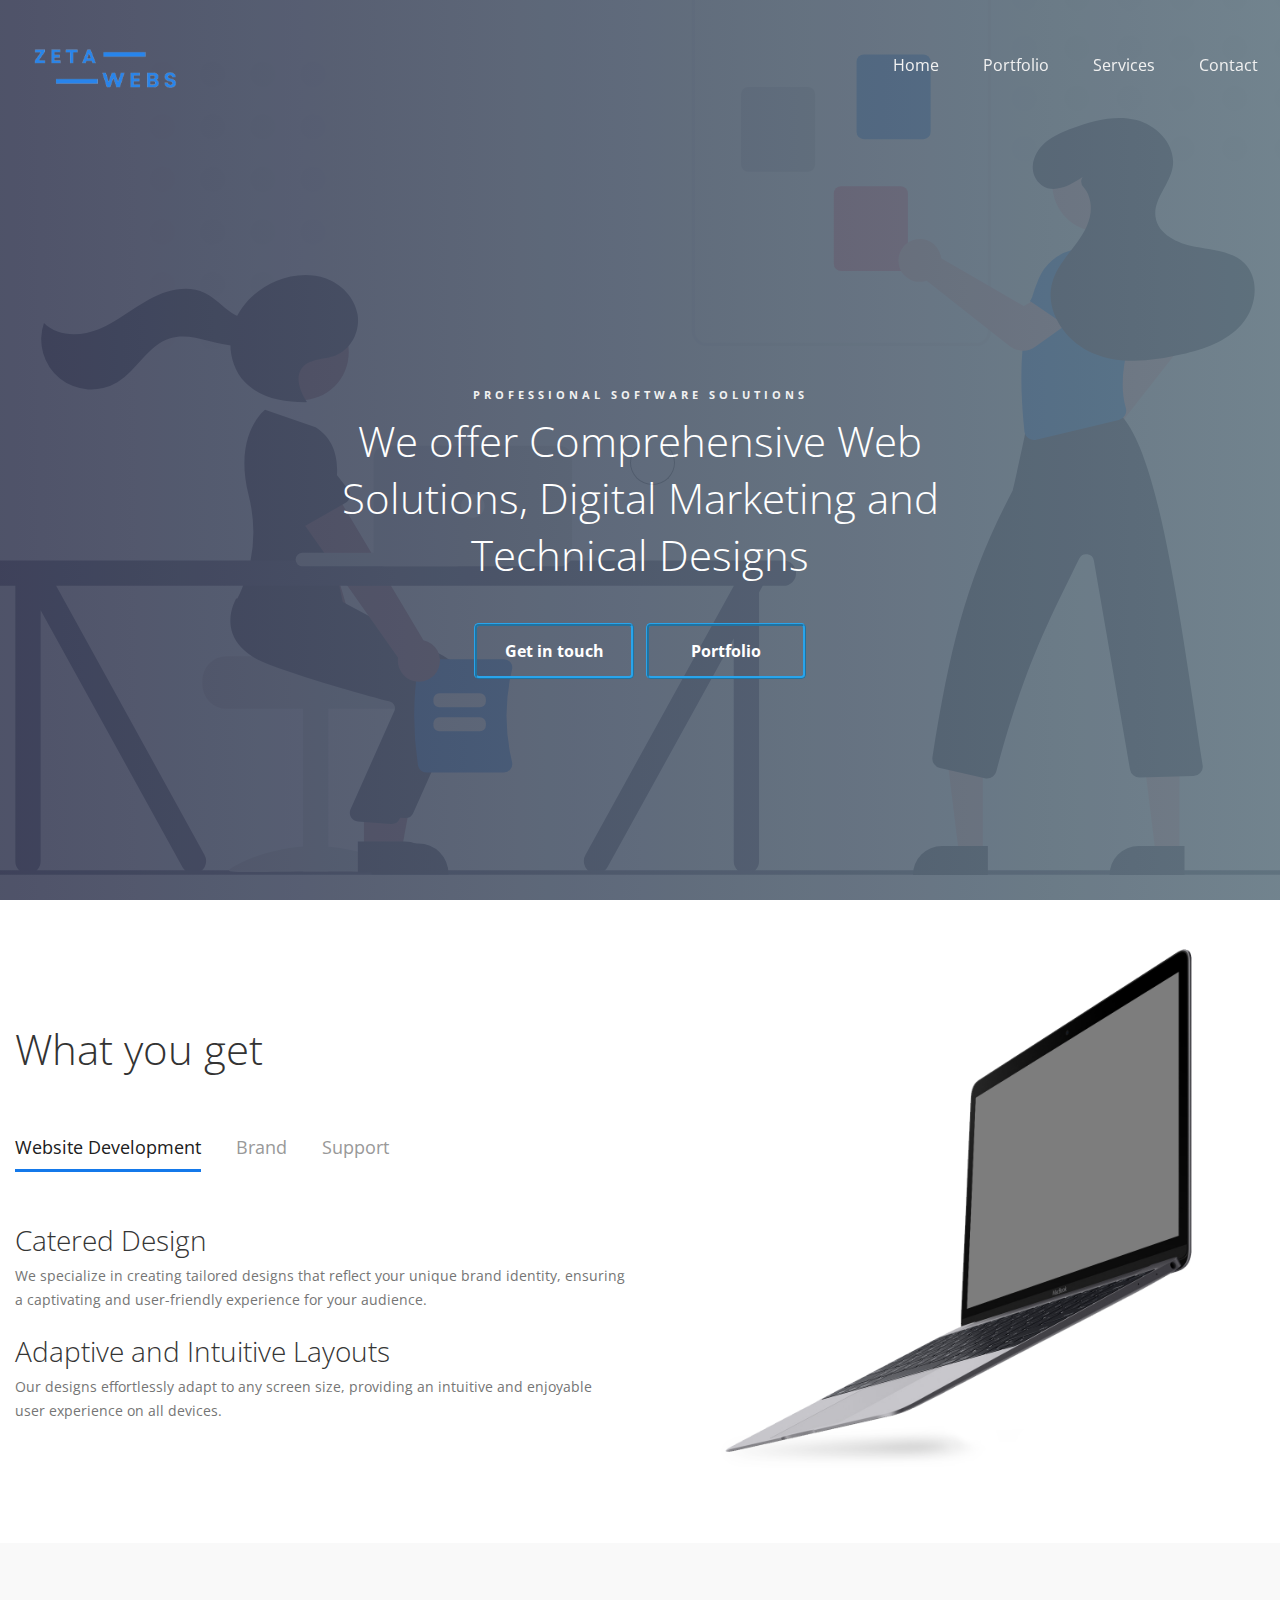
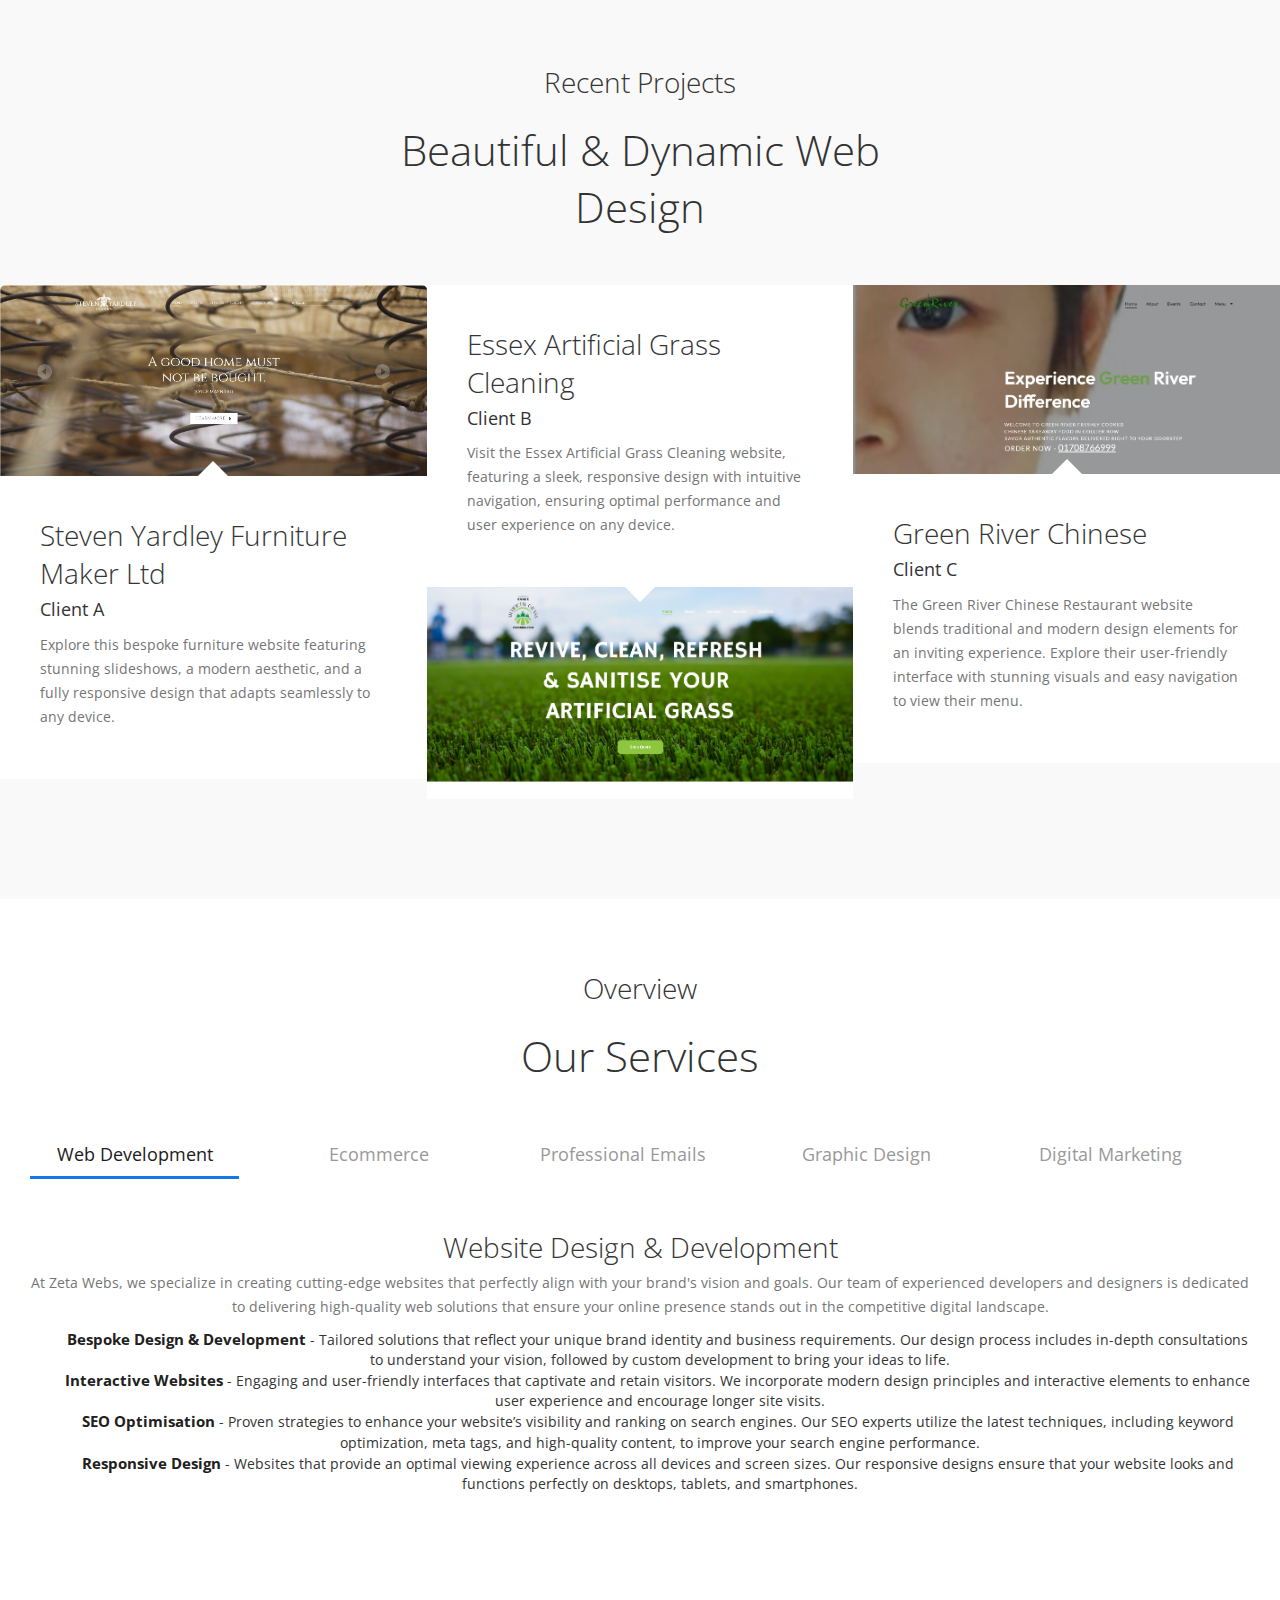
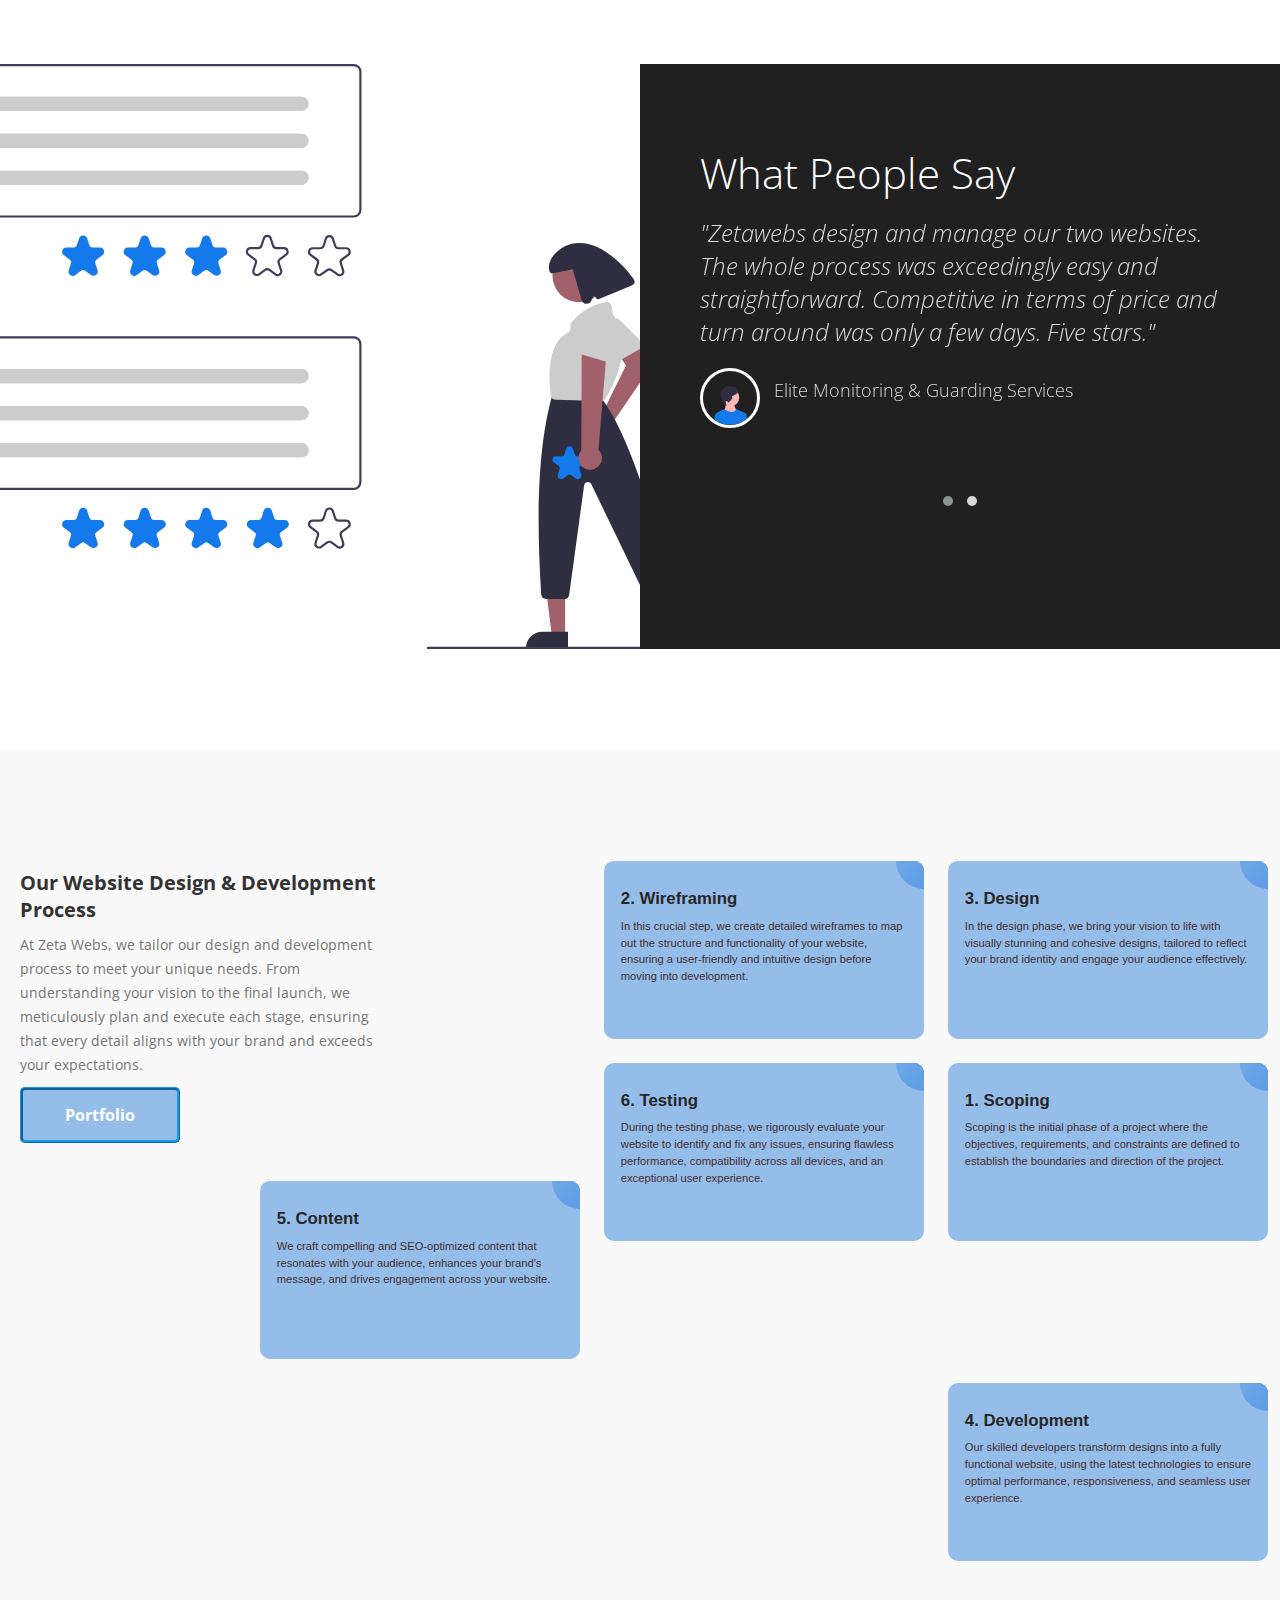
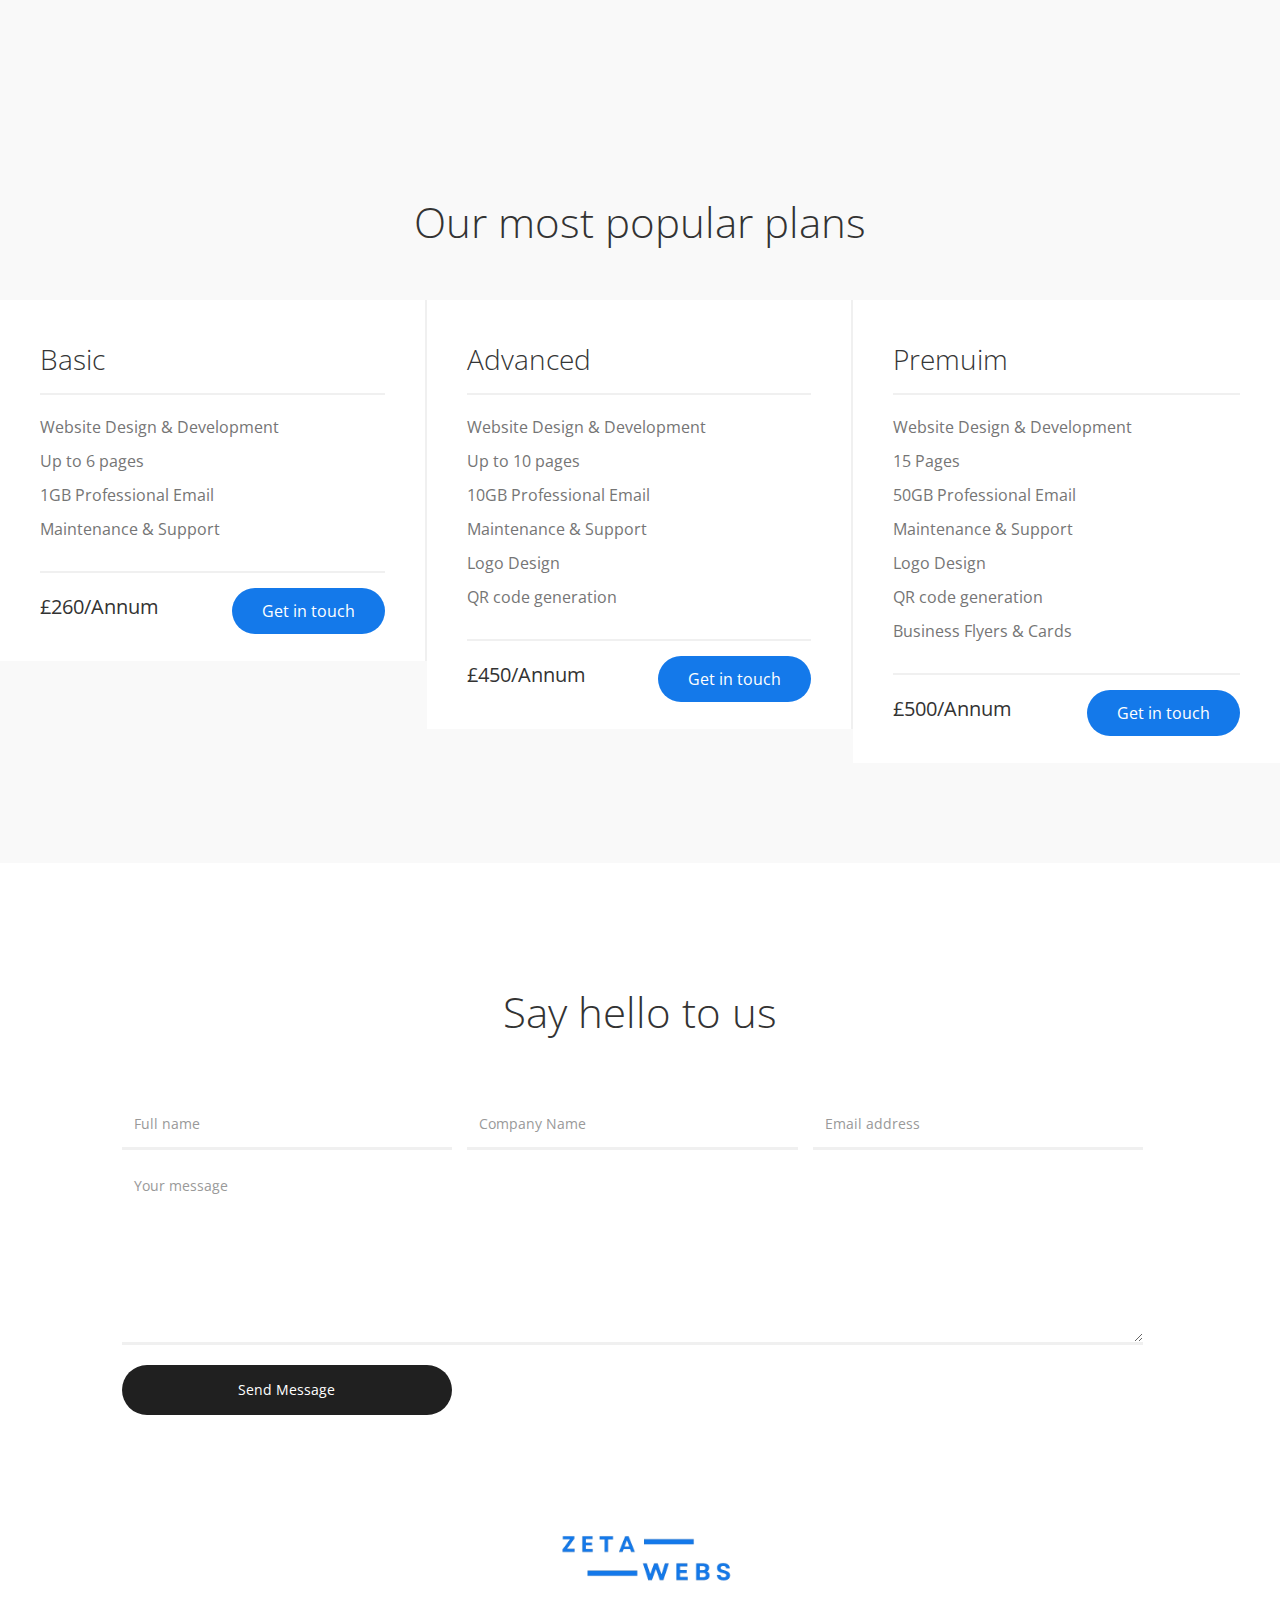
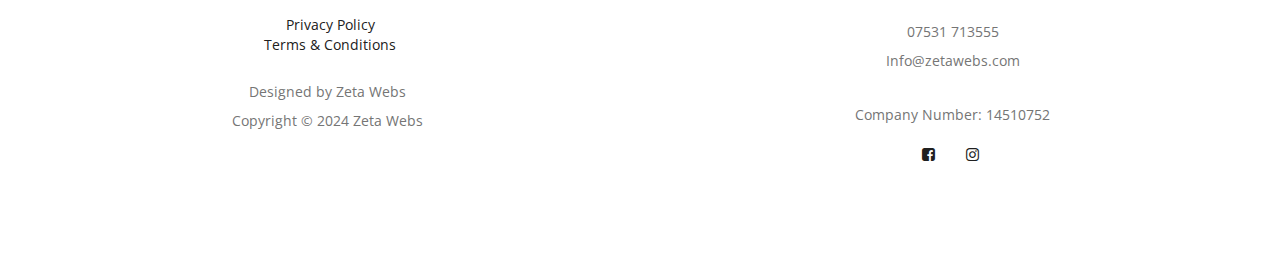
==== commit 9040d8cf: "removed VAT n0" ====
--- a/index.html
+++ b/index.html
@@ -3,6 +3,7 @@
 <head>
 
 	<title>Zeta Webs</title>
+     <link rel="icon" type="image/x-icon" href="/images/favicon.png">
      <meta charset="UTF-8">
      <meta http-equiv="X-UA-Compatible" content="IE=Edge">
      <meta name="description" content="">
@@ -663,7 +664,6 @@
                                    <p>Info@zetawebs.com</p>
                                    <br>
                                    <p>Company Number: 14510752</p>
-                                   <p>VAT Number: 431864493</p>
                                    <li><a href="https://www.facebook.com/profile.php?id=61556682185893" class="fa fa-facebook-square" attr="facebook icon"></a></li>
                                    <li><a href="https://www.instagram.com/zeta_webs/" class="fa fa-instagram"></a></li>
                               </ul>
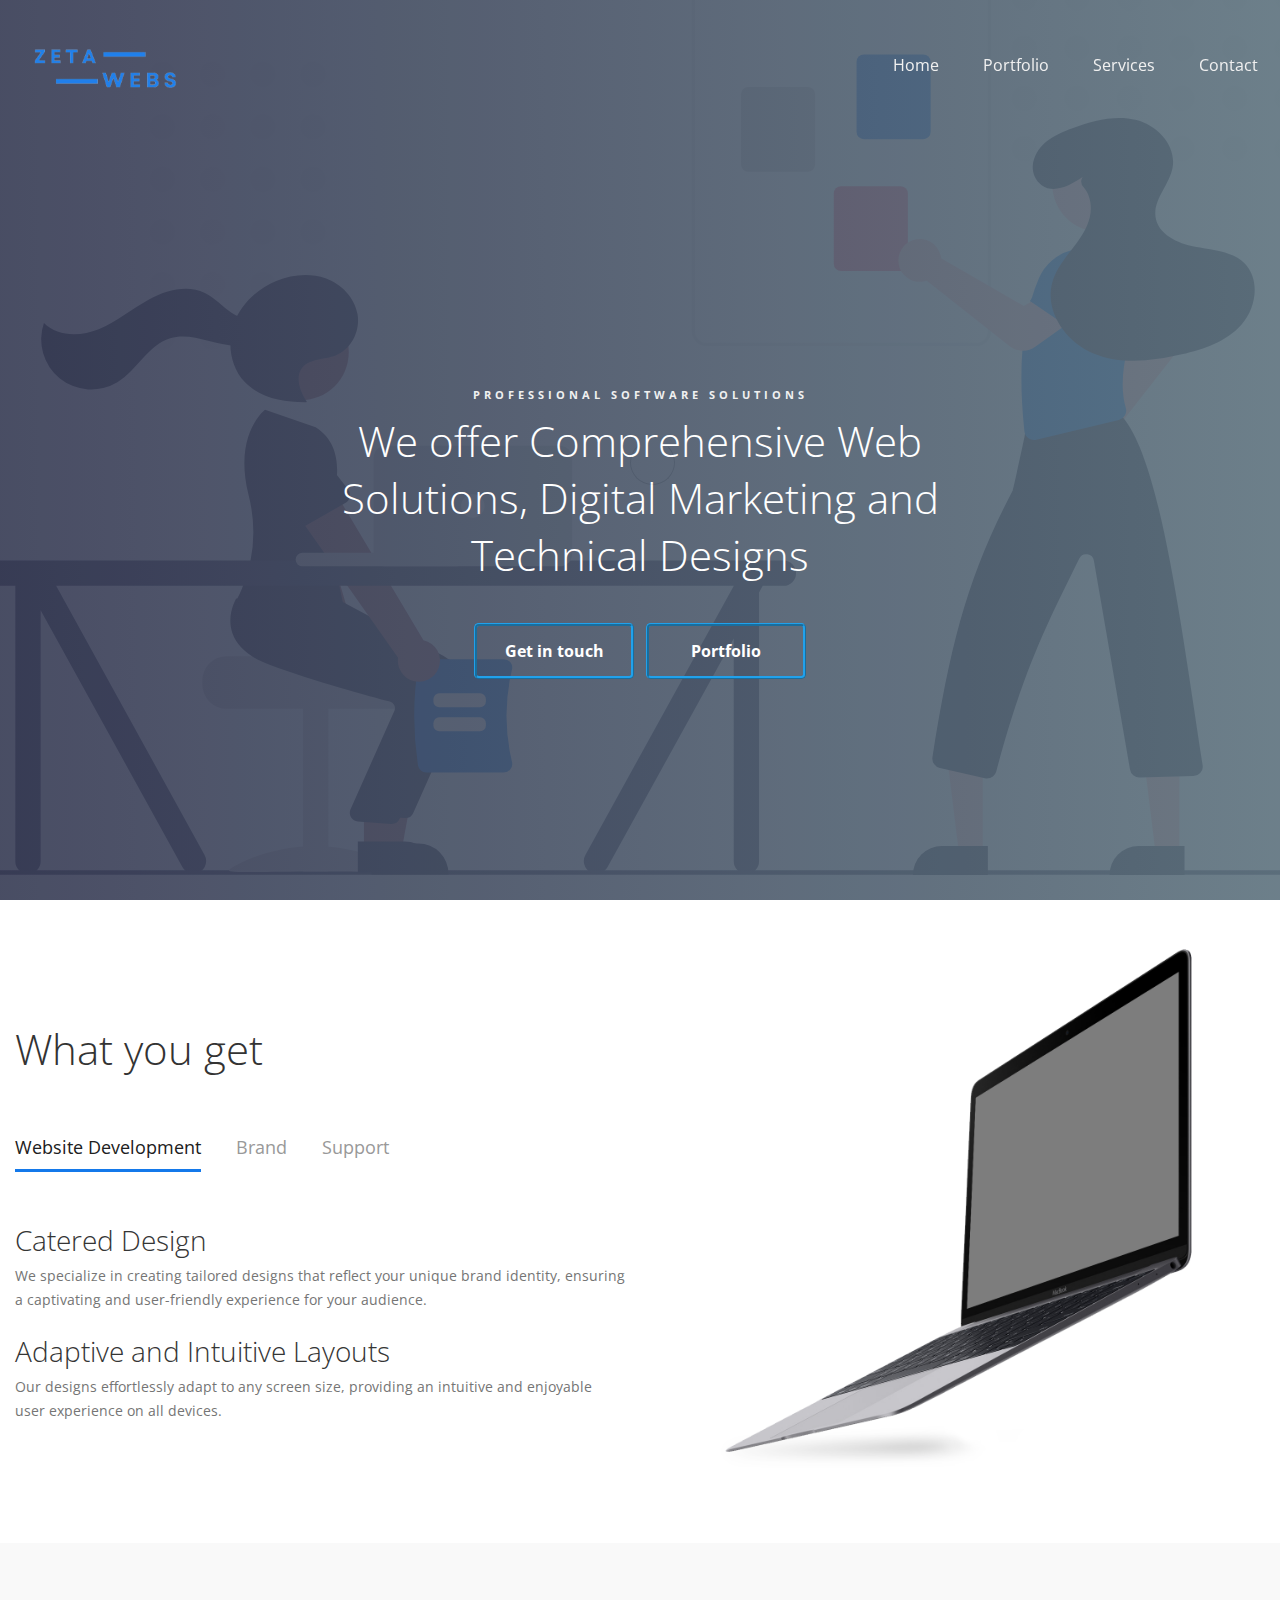
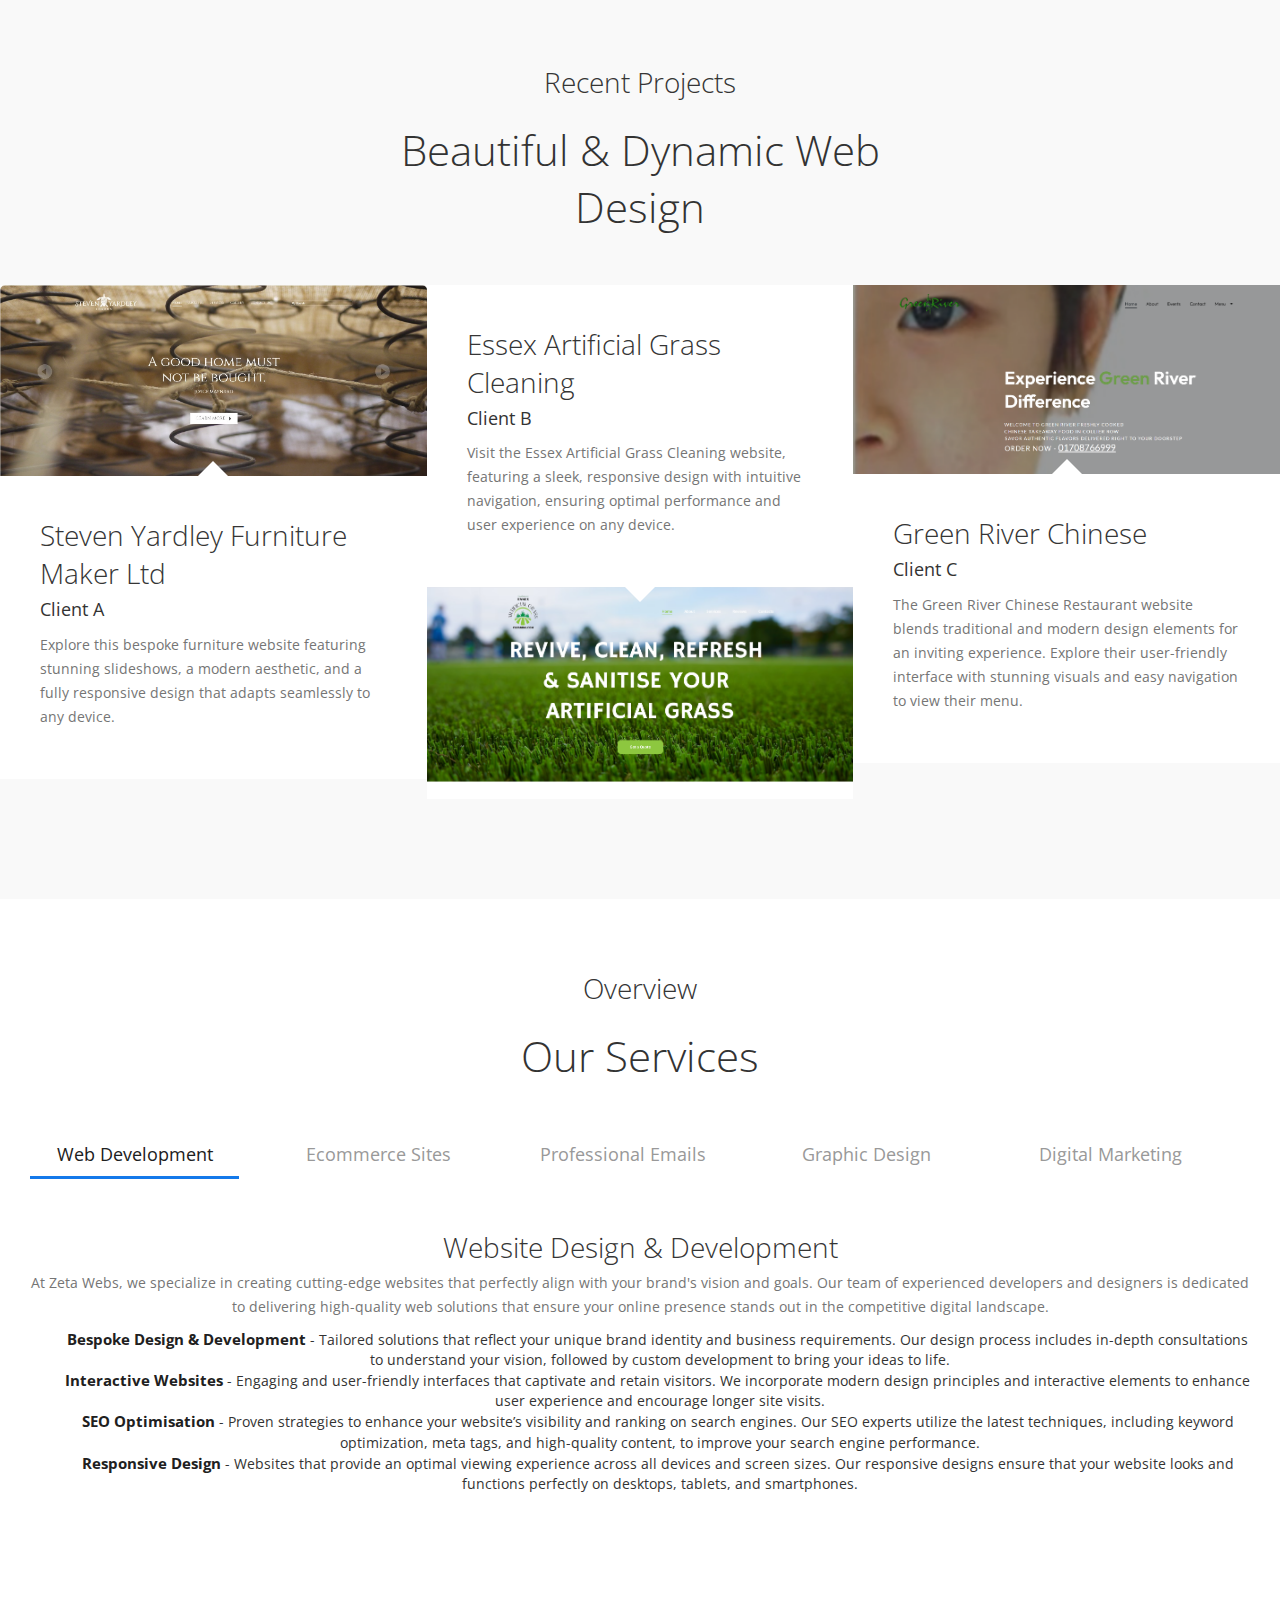
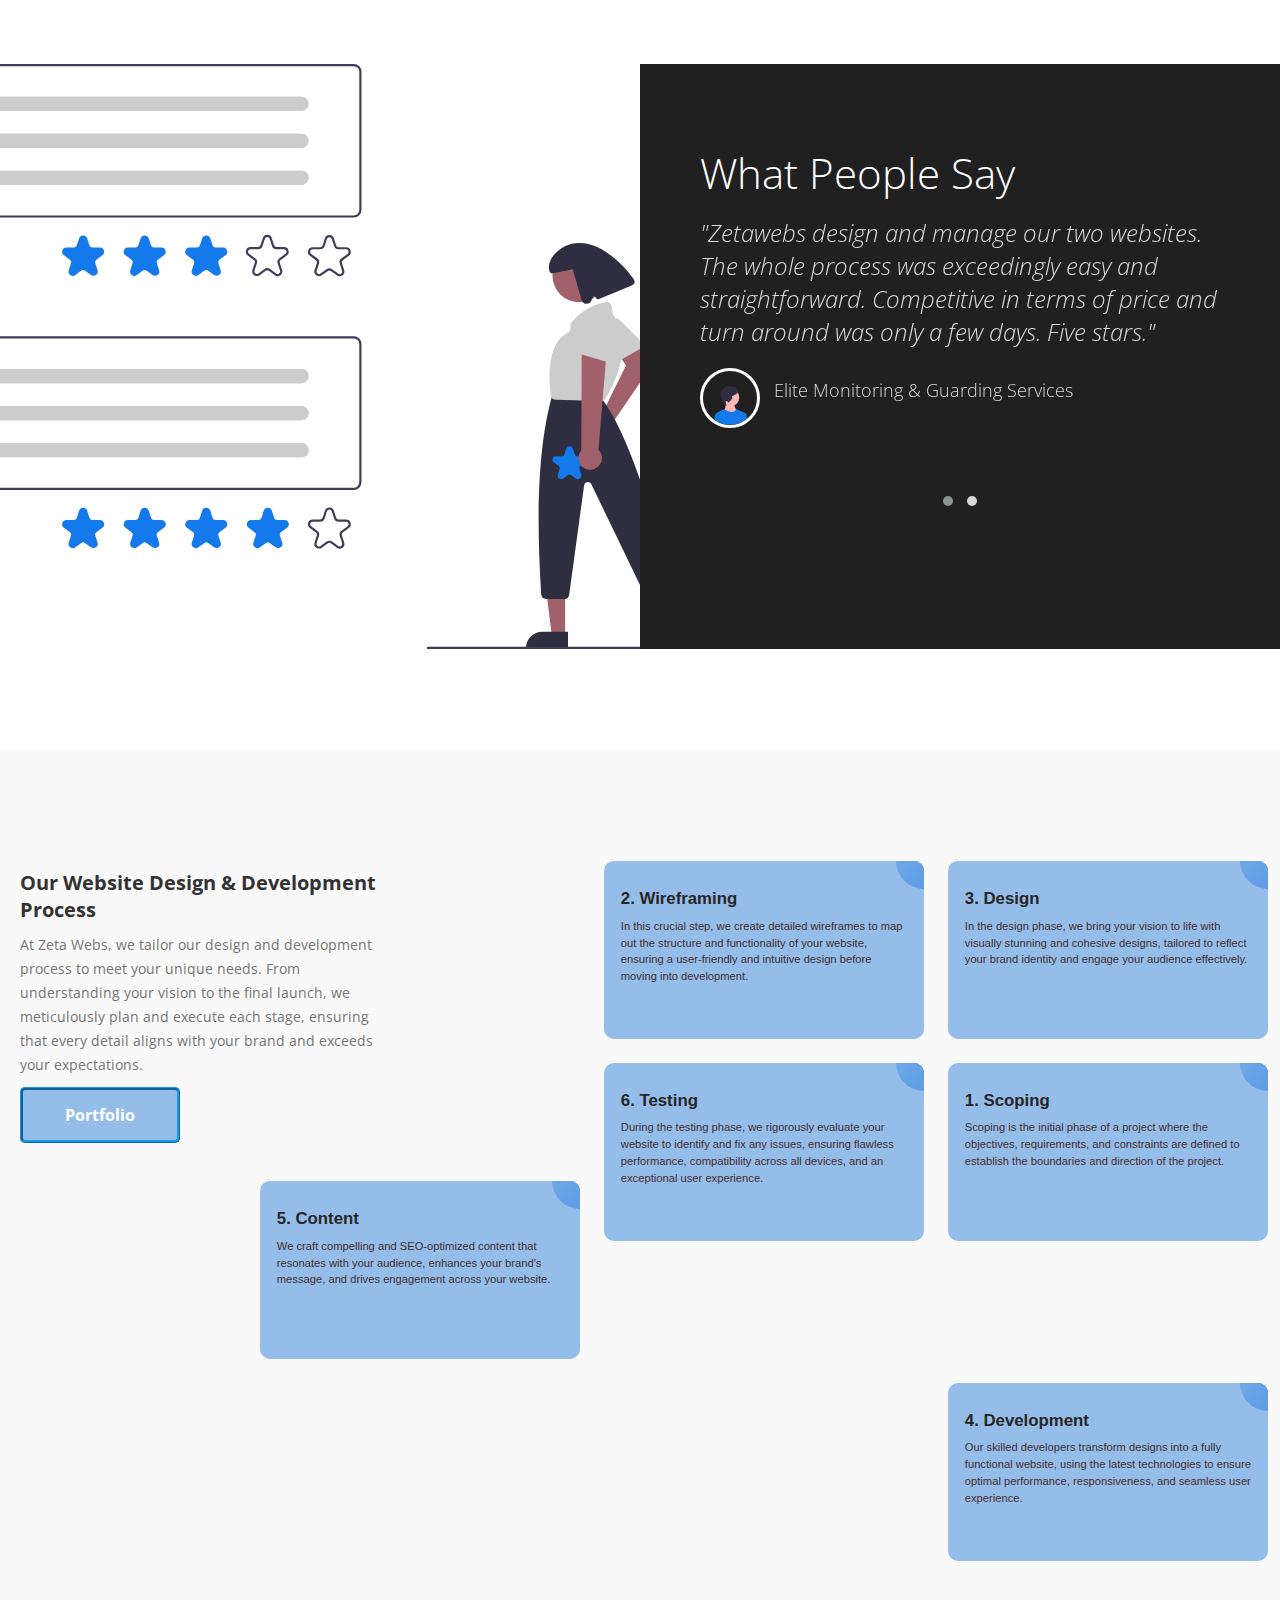
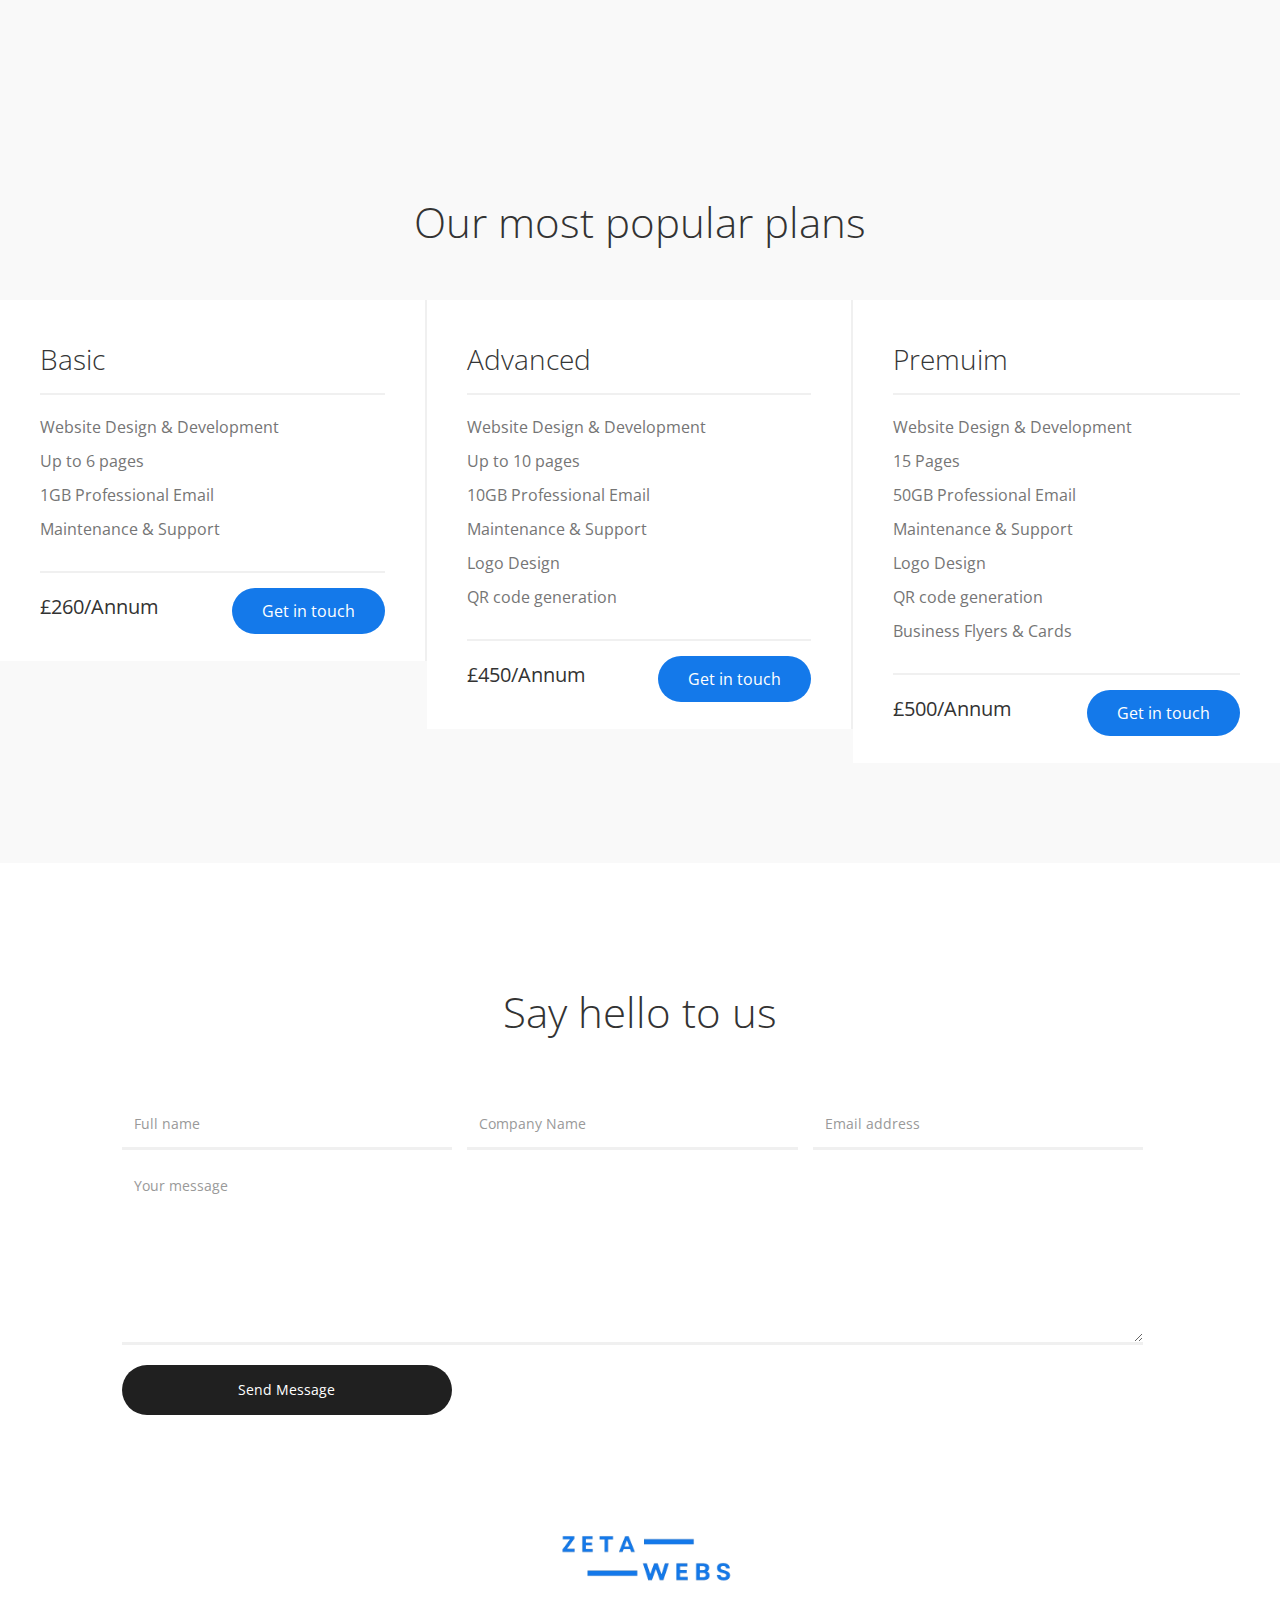
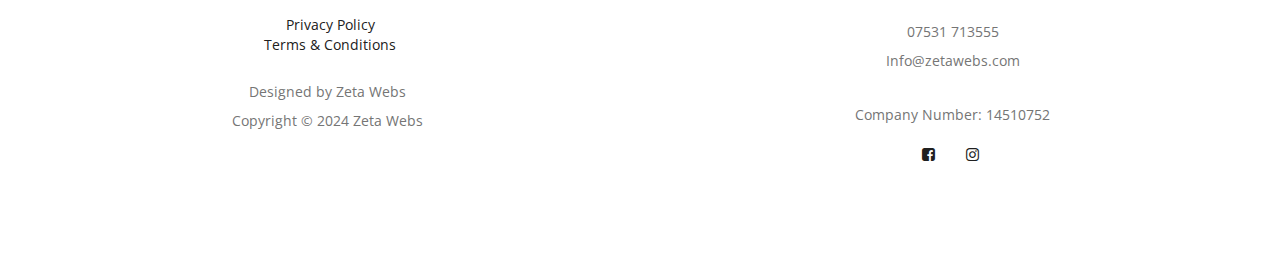
==== commit 752b9e5c: "fixing skewed layout" ====
--- a/index.html
+++ b/index.html
@@ -225,7 +225,7 @@
                          <ul class="nav nav-tabs" role="tablist">
                               <li class="active"><a href="#tab04" aria-controls="tab04" role="tab" data-toggle="tab">Web Development</a></li>
 
-                              <li><a href="#tab05" aria-controls="tab05" role="tab" data-toggle="tab">Ecommerce</a></li>
+                              <li><a href="#tab05" aria-controls="tab05" role="tab" data-toggle="tab">Ecommerce Sites</a></li>
 
                               <li><a href="#tab06" aria-controls="tab06" role="tab" data-toggle="tab">Professional Emails</a></li>
                               
@@ -449,10 +449,7 @@
                                         each stage, ensuring that every detail aligns with your brand and exceeds your expectations.
                                    </p>
                                    <button class="portfolio-button-2" href="portfolio.html">Portfolio</button>
-                                   
-                              </div>
-                              
-                              
+                              </div>
                          </div>
 
                          
--- a/css/tooplate-style.css
+++ b/css/tooplate-style.css
@@ -977,88 +977,91 @@
   */
 
   @media only screen and (max-width: 660px) {
+    /* Adjusting the feature section text sizes */
     #feature-2 .section-title h1 {
-      font-size: 2em;
+        font-size: 2em;
     }
 
     #feature-2 .section-title h2 {
-      font-size: 1em;
+        font-size: 1em;
     }
 
     #feature-2 .nav>li>a {
-      font-size: 0.8em;
-    }
-
+        font-size: 0.8em;
+    }
+
+    /* Hiding testimonial images and adjusting the info section */
     #testimonial .testimonial-image {
+        display: none;
+    }
+
+    #testimonial .testimonial-info {
+        height: 350px;
+        font-size: 1.5em;
+    }
+
+    #testimonial .testimonial-info h3 {
+        font-size: 1em;
+    }
+
+    /* Ensuring the section title process is properly styled */
+    .phone-process .section-title-process {
+      position: relative;
+      z-index: 2; /* Ensure it's above the cards */
+      width: 100%;
+      text-align: center;
+      padding: 0 20px;
+      margin: 0 auto 70px;
+    }
+
+    .phone-process .section-title-process button {
+      display: block;
+      margin: 0 auto 50px; /* Adjust bottom margin to prevent overlap */
+      width: 200px;
+    }
+
+    /* Setting up the process row */
+    .phone-process {
+        max-width: 100%;
+        padding: 30px;
+        margin-top: 10px;
+    }
+
+    .phone-process #process {
+      display: flex;
+      flex-direction: column;
+      align-items: center;
+      width: 100%;
+      margin: 0 auto;
+      padding: 0 10px;
+    }
+
+    /* Card specific styles */
+    .phone-process .card {
+      position: relative;
+      z-index: 1; /* Lower than the button's z-index */
+      max-width: 280px;
+      width: 100%; /* Force width for better control */
+      margin: 20px auto; /* Add space for visual separation */
+      text-align: center;
+    }
+
+    .phone-process .card:first-of-type {
+      margin-top: 50px; /* Increased margin for the first card */
+    }
+
+
+    .container #web-process {
       display: none;
     }
-
-    #testimonial .testimonial-info {
-      height: 350px;
-    }
-
-    #testimonial .testimonial-info h1 {
-      font-size: 1.5em;
-    }
-
-    #testimonial .testimonial-info h3 {
-      font-size: 1em;
-    }
-
-    .phone-process .section-title-process {
-    width: 100%;
-    justify-content: center;
-    text-align: center;
-    }
-
-    .phone-process .section-title-process button {
-      justify-content: center;
-    }
-
-    .phone-process  {
-      max-width: 100%;
-      padding: 30px;
-      margin-top: 10px;
-    }
-
-    .phone-process #process {
-      width: 100%;
-      text-align:center;
-      justify-content: center;
-    }
-
-    #process .phone-process .section-title-process h1 {
-      font-size: 1.5em;
-    }
-
-    ul.nav.nav-tabs {
-      column-count: 3;
-      overflow-x:scroll;
-      overflow-y:hidden;
-    }
-
-    #web-process{
-      display: none;
-    }
-
-    .navbar-brand {
-      float: left;
-      width: 100px;
-      height: 60px;
-    }
-
-    .phone-process .card {
-      max-width: 240px;
-    }
-
-  }
-
-
-  @media only screen and (min-width: 661px) {
+}
+
+
+@media only screen and (min-width: 661px) {
     .phone-process {
-      display: none;
-      }
-  }
+        display: none;
+    }
+}
 
   
 
